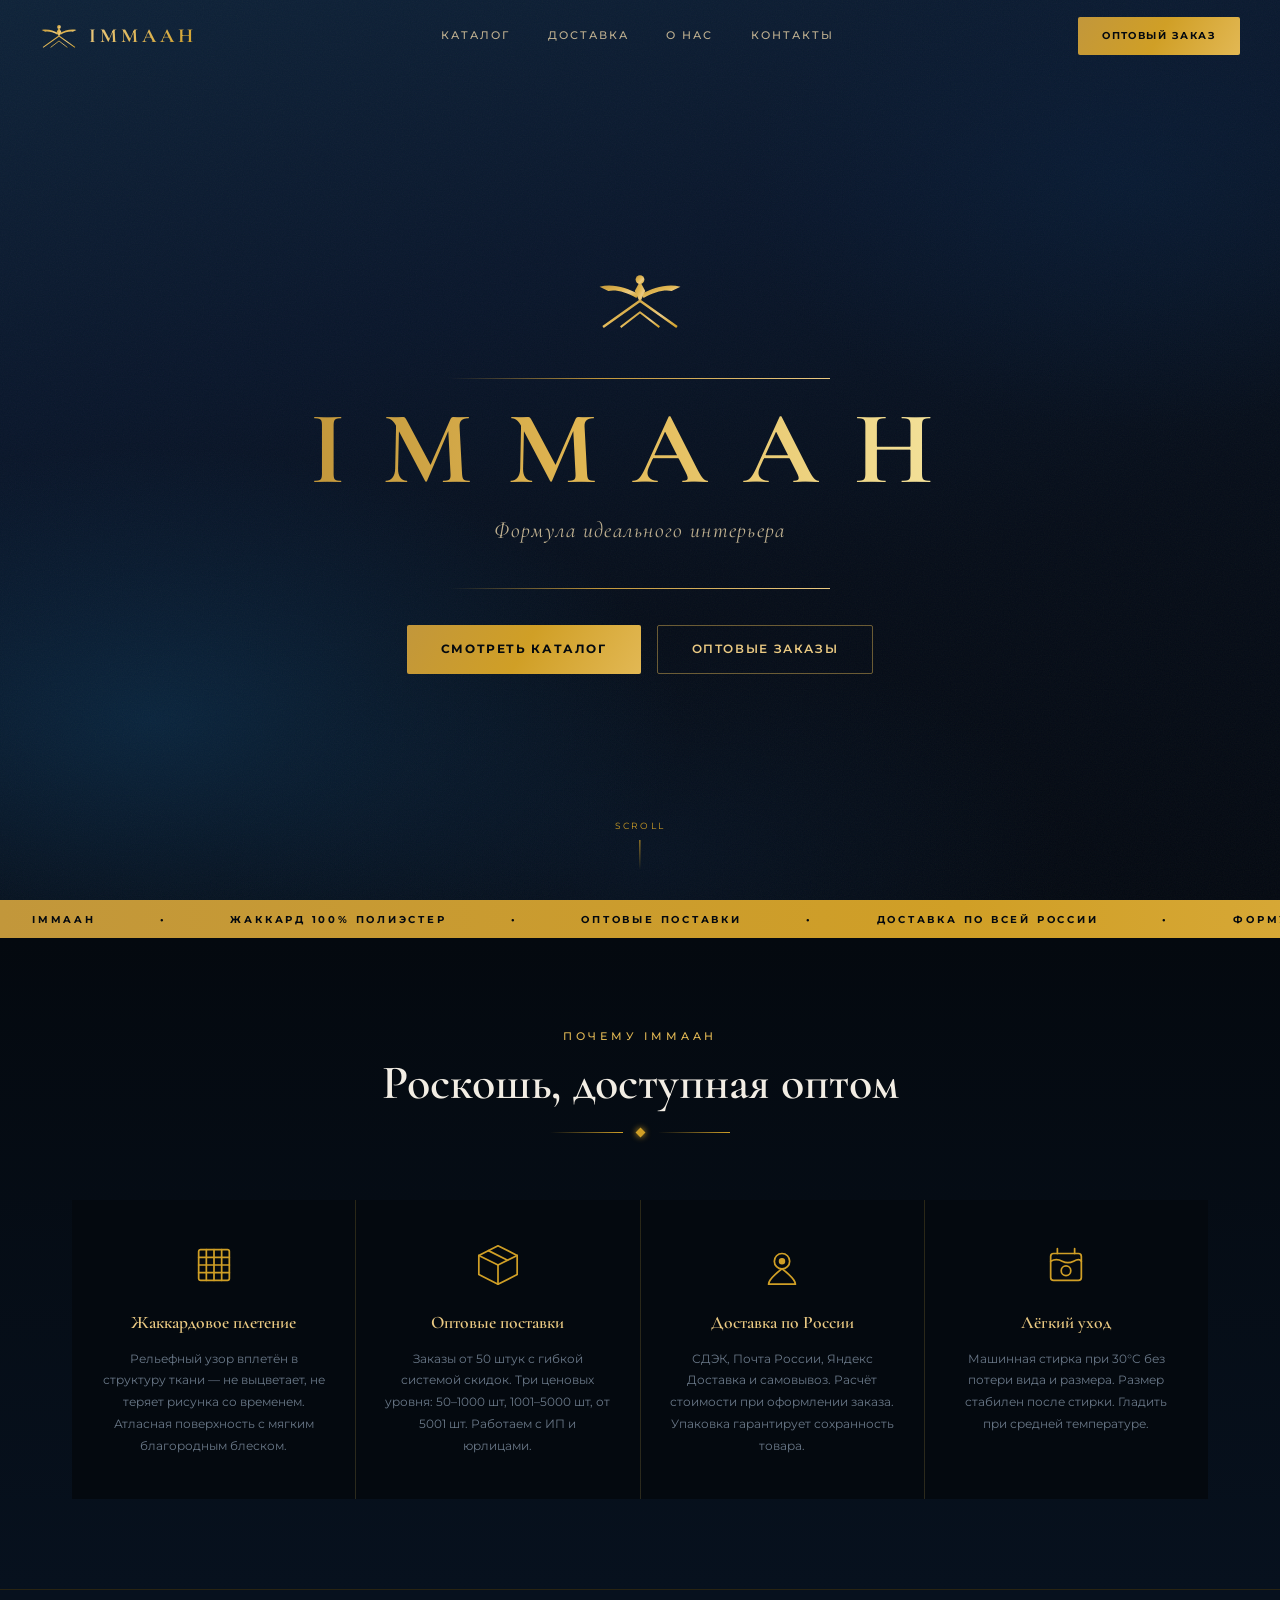
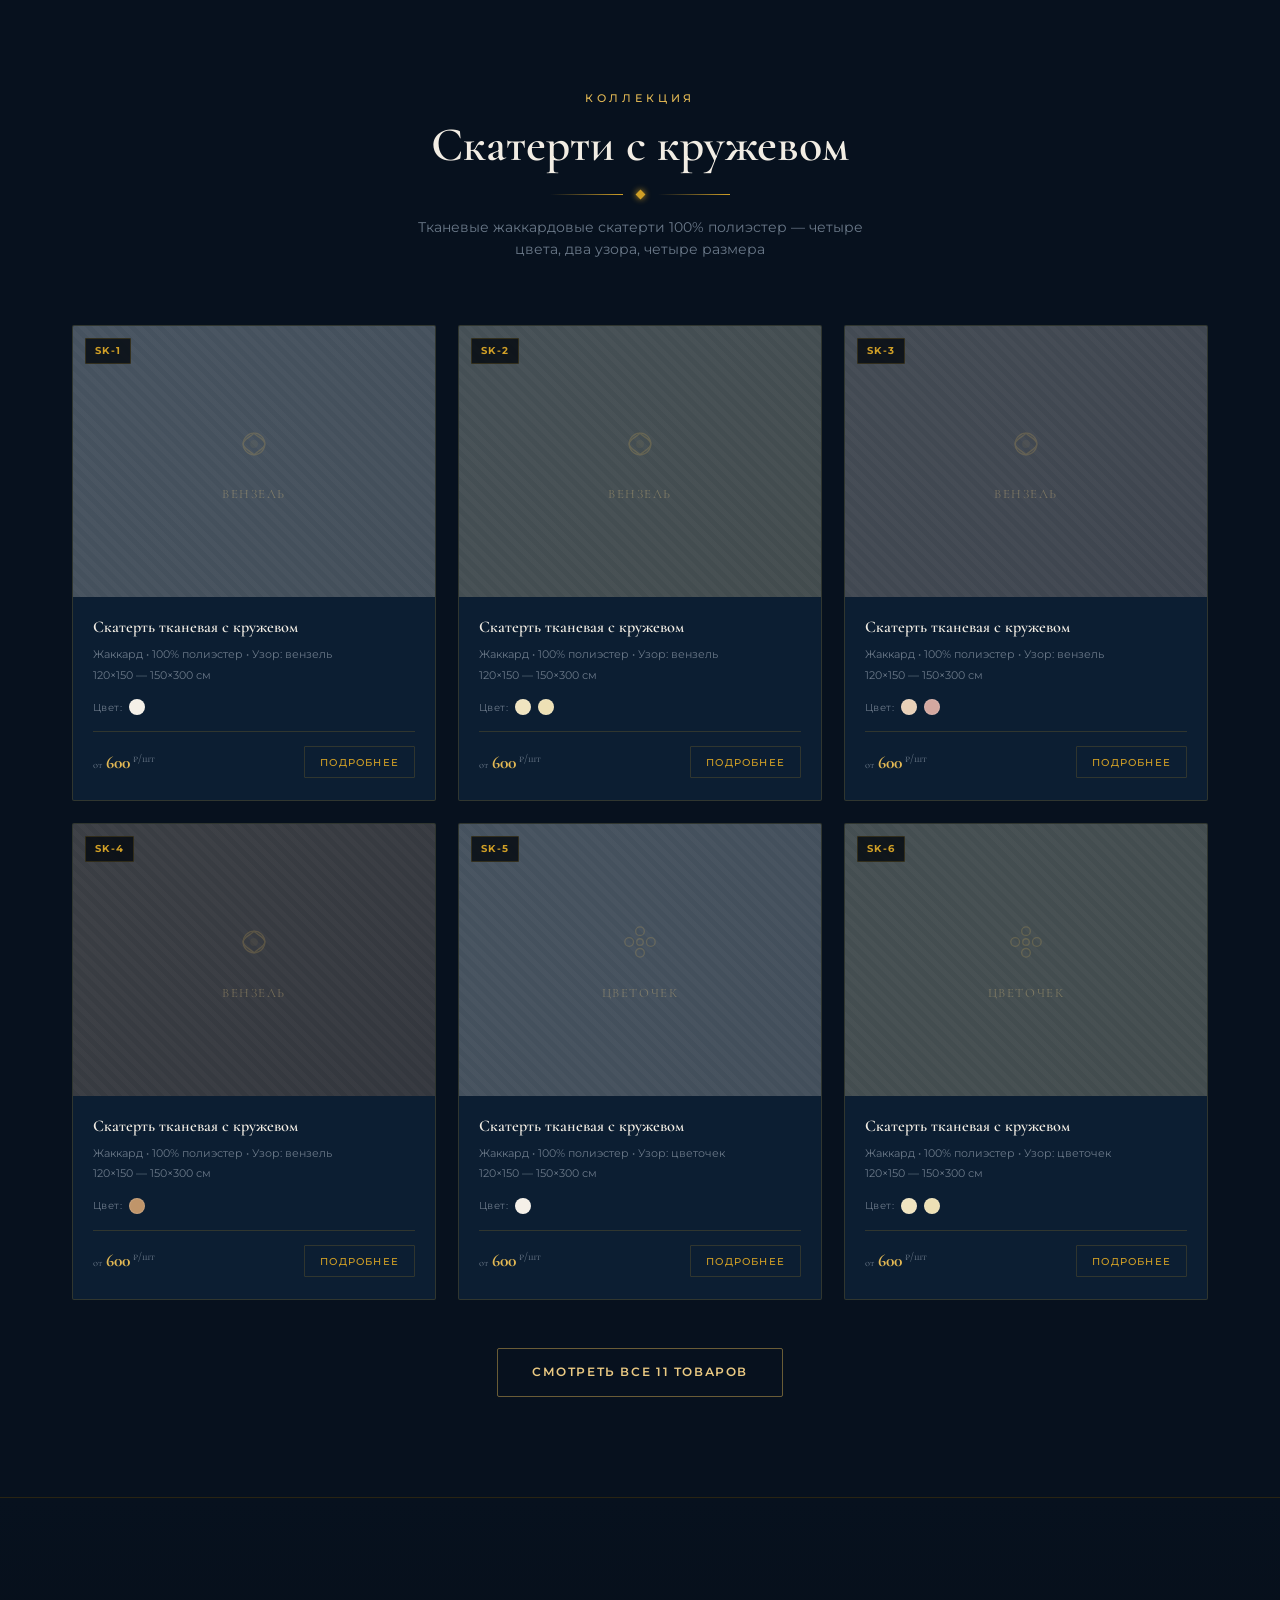
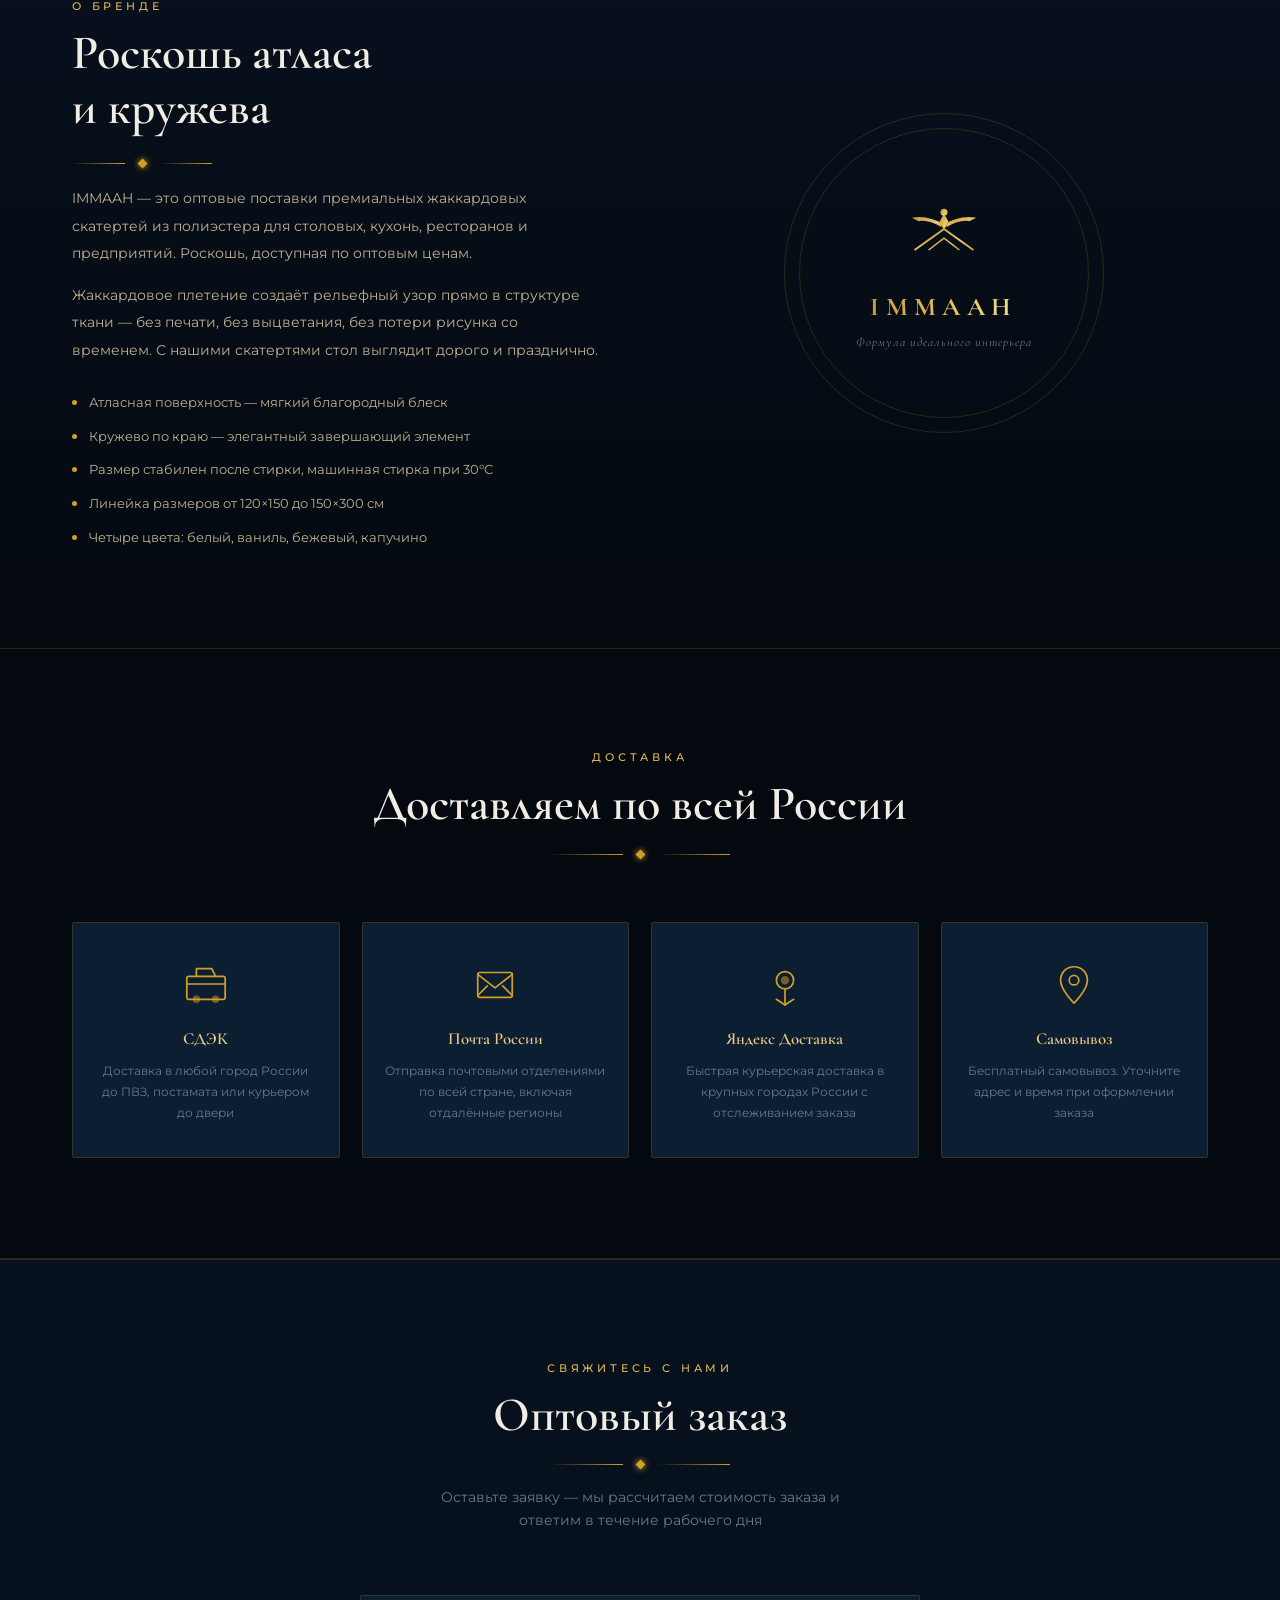
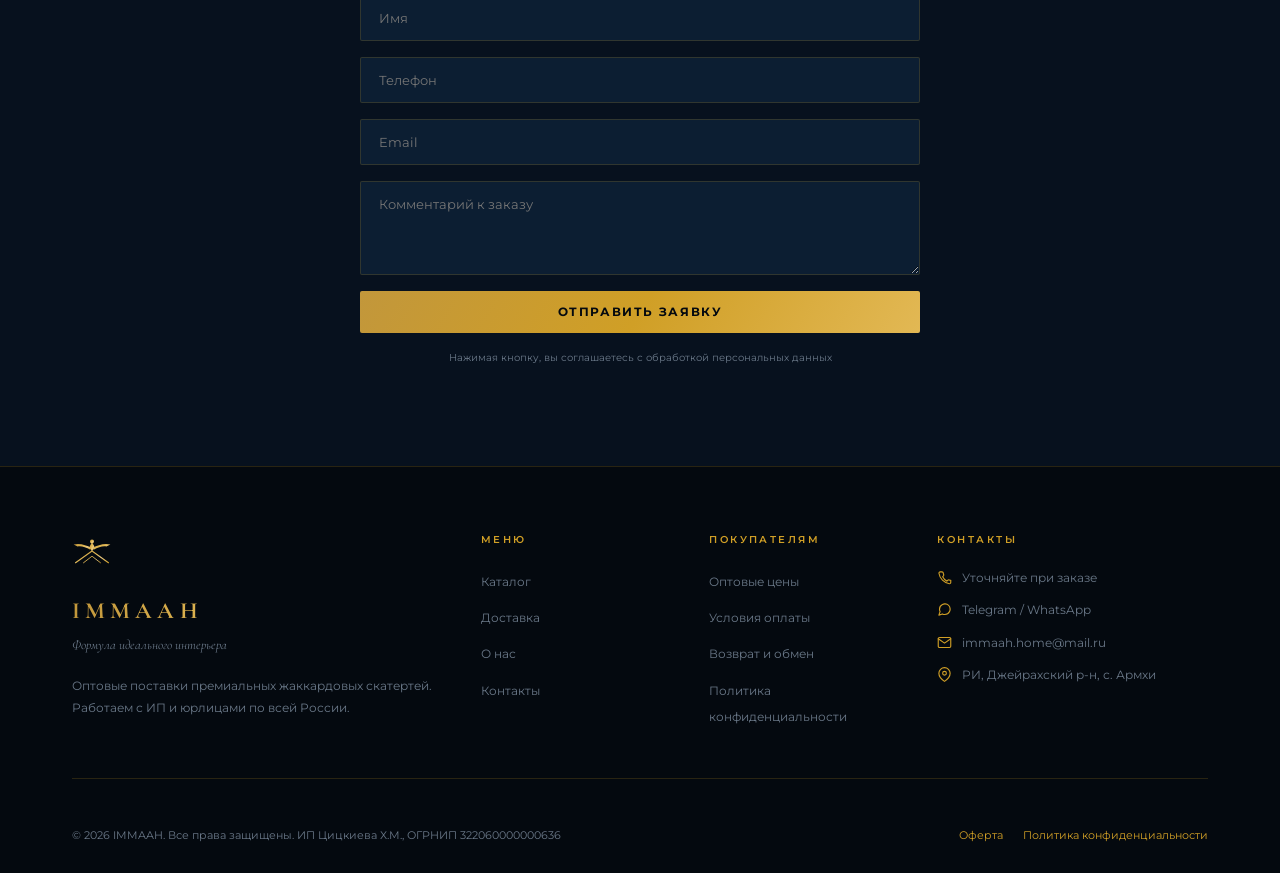
==== index.html @ 11d84f5b "Add files via upload" ====
<!DOCTYPE html>
<html lang="ru">
<head>
  <meta charset="UTF-8">
  <meta name="viewport" content="width=device-width, initial-scale=1.0">
  <title>IMMAAH — Формула идеального интерьера</title>
  <link rel="preconnect" href="https://fonts.googleapis.com">
  <link rel="preconnect" href="https://fonts.gstatic.com" crossorigin>
  <link href="https://fonts.googleapis.com/css2?family=Cormorant+Garamond:ital,wght@0,400;0,600;0,700;1,400;1,600&family=Montserrat:wght@300;400;500;600&display=swap" rel="stylesheet">
  <link rel="stylesheet" href="css/style.css">
</head>
<body>

<!-- ── Global SVG defs (gradients, reused across page) ───────── -->
<svg width="0" height="0" style="position:absolute;overflow:hidden">
  <defs>
    <linearGradient id="gGold" x1="0%" y1="0%" x2="100%" y2="100%">
      <stop offset="0%"   stop-color="#C2973B"/>
      <stop offset="45%"  stop-color="#E2B854"/>
      <stop offset="65%"  stop-color="#EBCA83"/>
      <stop offset="100%" stop-color="#D09F26"/>
    </linearGradient>
    <linearGradient id="gGoldV" x1="0%" y1="0%" x2="0%" y2="100%">
      <stop offset="0%"   stop-color="#EBCA83"/>
      <stop offset="100%" stop-color="#C2973B"/>
    </linearGradient>
  </defs>
</svg>

<!-- ════════════════════════════════════════════════════════════
     HEADER
════════════════════════════════════════════════════════════ -->
<header id="header">
  <div class="header-inner">

    <!-- Logo -->
    <a href="#" class="h-logo">
      <svg viewBox="0 0 100 88" fill="none" xmlns="http://www.w3.org/2000/svg">
        <!-- Left wing -->
        <path d="M48 36 C36 30 20 24 4 28 L14 33 C22 31 34 34 46 41Z" fill="url(#gGold)"/>
        <!-- Right wing -->
        <path d="M52 36 C64 30 80 24 96 28 L86 33 C78 31 66 34 54 41Z" fill="url(#gGold)"/>
        <!-- Body (kite) -->
        <path d="M44 33 L50 22 L56 33 L50 46Z" fill="url(#gGold)"/>
        <!-- Head -->
        <circle cx="50" cy="20" r="5" fill="url(#gGold)"/>
        <!-- Outer mountain -->
        <path d="M8 74 L50 44 L92 74" stroke="url(#gGold)" stroke-width="2.8" stroke-linejoin="round"/>
        <!-- Inner peak -->
        <path d="M28 74 L50 57 L72 74" stroke="url(#gGold)" stroke-width="2.2" stroke-linejoin="round"/>
      </svg>
      <span class="h-logo-text">IMMAAH</span>
    </a>

    <!-- Nav -->
    <nav class="h-nav">
      <a href="#catalog">Каталог</a>
      <a href="#delivery">Доставка</a>
      <a href="#about">О нас</a>
      <a href="#contacts">Контакты</a>
    </nav>

    <!-- CTA -->
    <div class="header-cta-wrap">
      <a href="#catalog" class="btn btn-gold" style="padding:10px 24px;font-size:.65rem;">
        Оптовый заказ
      </a>
    </div>

  </div>
</header>

<!-- ════════════════════════════════════════════════════════════
     HERO
════════════════════════════════════════════════════════════ -->
<section class="hero">
  <div class="hero-content">

    <!-- Logo mark -->
    <div class="hero-logo-mark">
      <svg viewBox="0 0 100 88" fill="none" xmlns="http://www.w3.org/2000/svg">
        <path d="M48 36 C36 30 20 24 4 28 L14 33 C22 31 34 34 46 41Z" fill="url(#gGold)"/>
        <path d="M52 36 C64 30 80 24 96 28 L86 33 C78 31 66 34 54 41Z" fill="url(#gGold)"/>
        <path d="M44 33 L50 22 L56 33 L50 46Z" fill="url(#gGold)"/>
        <circle cx="50" cy="20" r="5" fill="url(#gGold)"/>
        <path d="M8 74 L50 44 L92 74" stroke="url(#gGold)" stroke-width="2.8" stroke-linejoin="round"/>
        <path d="M28 74 L50 57 L72 74" stroke="url(#gGold)" stroke-width="2.2" stroke-linejoin="round"/>
      </svg>
    </div>

    <!-- Top line -->
    <div class="hero-line"></div>

    <!-- Brand name -->
    <h1 class="hero-brand shimmer">IMMAAH</h1>

    <p class="hero-tagline">Формула идеального интерьера</p>

    <!-- Bottom line -->
    <div class="hero-line"></div>

    <!-- CTAs -->
    <div class="hero-actions" style="margin-top:36px">
      <a href="#catalog" class="btn btn-gold">Смотреть каталог</a>
      <a href="#contacts" class="btn btn-ghost">Оптовые заказы</a>
    </div>

  </div>

  <!-- Scroll indicator -->
  <div class="scroll-hint">
    <span>Scroll</span>
    <div class="scroll-needle"></div>
  </div>
</section>

<!-- ════════════════════════════════════════════════════════════
     TICKER
════════════════════════════════════════════════════════════ -->
<div class="ticker" aria-hidden="true">
  <div class="ticker-track">
    <span class="ticker-item">IMMAAH</span>
    <span class="ticker-item">•</span>
    <span class="ticker-item">Жаккард 100% полиэстер</span>
    <span class="ticker-item">•</span>
    <span class="ticker-item">Оптовые поставки</span>
    <span class="ticker-item">•</span>
    <span class="ticker-item">Доставка по всей России</span>
    <span class="ticker-item">•</span>
    <span class="ticker-item">Формула идеального интерьера</span>
    <span class="ticker-item">•</span>
    <span class="ticker-item">Скатерти с кружевом</span>
    <span class="ticker-item">•</span>
    <span class="ticker-item">Плейсматы</span>
    <span class="ticker-item">•</span>
  </div>
</div>

<!-- ════════════════════════════════════════════════════════════
     ADVANTAGES
════════════════════════════════════════════════════════════ -->
<section class="advantages">
  <div class="container">

    <div class="section-head fade">
      <span class="label">Почему IMMAAH</span>
      <h2>Роскошь, доступная оптом</h2>
      <div class="divider"><div class="divider-diamond"></div></div>
    </div>

    <div class="adv-grid">

      <div class="adv-item fade" data-delay="1">
        <div class="adv-icon">
          <!-- Icon: weave/fabric -->
          <svg viewBox="0 0 48 48" fill="none" stroke="currentColor" stroke-width="1.8" stroke-linecap="round" stroke-linejoin="round">
            <rect x="8" y="8" width="32" height="32" rx="2"/>
            <line x1="8" y1="16" x2="40" y2="16"/>
            <line x1="8" y1="24" x2="40" y2="24"/>
            <line x1="8" y1="32" x2="40" y2="32"/>
            <line x1="16" y1="8" x2="16" y2="40"/>
            <line x1="24" y1="8" x2="24" y2="40"/>
            <line x1="32" y1="8" x2="32" y2="40"/>
          </svg>
        </div>
        <p class="adv-title">Жаккардовое плетение</p>
        <p class="adv-text">Рельефный узор вплетён в структуру ткани — не выцветает, не теряет рисунка со временем. Атласная поверхность с мягким благородным блеском.</p>
      </div>

      <div class="adv-item fade" data-delay="2">
        <div class="adv-icon">
          <!-- Icon: boxes/wholesale -->
          <svg viewBox="0 0 48 48" fill="none" stroke="currentColor" stroke-width="1.8" stroke-linecap="round" stroke-linejoin="round">
            <path d="M24 4 L44 14 L44 34 L24 44 L4 34 L4 14 Z"/>
            <line x1="4" y1="14" x2="24" y2="24"/>
            <line x1="44" y1="14" x2="24" y2="24"/>
            <line x1="24" y1="24" x2="24" y2="44"/>
            <line x1="14" y1="9" x2="34" y2="19"/>
          </svg>
        </div>
        <p class="adv-title">Оптовые поставки</p>
        <p class="adv-text">Заказы от 50 штук с гибкой системой скидок. Три ценовых уровня: 50–1000 шт, 1001–5000 шт, от 5001 шт. Работаем с ИП и юрлицами.</p>
      </div>

      <div class="adv-item fade" data-delay="3">
        <div class="adv-icon">
          <!-- Icon: Russia/map pin -->
          <svg viewBox="0 0 48 48" fill="none" stroke="currentColor" stroke-width="1.8" stroke-linecap="round" stroke-linejoin="round">
            <circle cx="24" cy="20" r="8"/>
            <path d="M24 28 C24 28 10 38 10 44 L38 44 C38 38 24 28 24 28Z"/>
            <circle cx="24" cy="20" r="2.5" fill="currentColor"/>
          </svg>
        </div>
        <p class="adv-title">Доставка по России</p>
        <p class="adv-text">СДЭК, Почта России, Яндекс Доставка и самовывоз. Расчёт стоимости при оформлении заказа. Упаковка гарантирует сохранность товара.</p>
      </div>

      <div class="adv-item fade" data-delay="4">
        <div class="adv-icon">
          <!-- Icon: wash/care -->
          <svg viewBox="0 0 48 48" fill="none" stroke="currentColor" stroke-width="1.8" stroke-linecap="round" stroke-linejoin="round">
            <rect x="8" y="12" width="32" height="28" rx="3"/>
            <path d="M8 20 Q14 17 20 20 Q26 23 32 20 Q38 17 40 20"/>
            <circle cx="24" cy="30" r="5"/>
            <path d="M15 12 L15 7"/>
            <path d="M33 12 L33 7"/>
          </svg>
        </div>
        <p class="adv-title">Лёгкий уход</p>
        <p class="adv-text">Машинная стирка при 30°C без потери вида и размера. Размер стабилен после стирки. Гладить при средней температуре.</p>
      </div>

    </div>

  </div>
</section>

<!-- ════════════════════════════════════════════════════════════
     CATALOG
════════════════════════════════════════════════════════════ -->
<section class="catalog" id="catalog">
  <div class="container">

    <div class="section-head fade">
      <span class="label">Коллекция</span>
      <h2>Скатерти с кружевом</h2>
      <div class="divider"><div class="divider-diamond"></div></div>
      <p style="font-size:.85rem;color:var(--text-low);margin-top:10px;max-width:480px;margin-left:auto;margin-right:auto">
        Тканевые жаккардовые скатерти 100% полиэстер — четыре цвета, два узора, четыре размера
      </p>
    </div>

    <div class="products-grid">

      <!-- SK-1 -->
      <div class="card fade" data-delay="1">
        <div class="card-img">
          <div class="card-placeholder"></div>
          <div class="card-color-bg" style="background:linear-gradient(135deg,#F5F0E8,#E8E0D0)"></div>
          <div class="card-pattern-icon">
            <svg viewBox="0 0 48 48" fill="none" stroke="currentColor" stroke-width="1.2"><circle cx="24" cy="24" r="10"/><path d="M24 14 C20 18 14 20 14 24 C14 28 20 30 24 34 C28 30 34 28 34 24 C34 20 28 18 24 14Z"/><circle cx="24" cy="24" r="3" fill="currentColor" opacity=".3"/></svg>
            <p class="card-pattern-label">Вензель</p>
          </div>
          <span class="card-label">SK-1</span>
        </div>
        <div class="card-info">
          <p class="card-name">Скатерть тканевая с кружевом</p>
          <p class="card-sub">Жаккард • 100% полиэстер • Узор: вензель<br>120×150 — 150×300 см</p>
          <div class="card-swatches">
            <span class="swatch-label">Цвет:</span>
            <span class="swatch" style="background:#F5F0E8" title="Белый"></span>
          </div>
          <div class="card-footer">
            <div class="card-price">
              <em>от</em><strong>600</strong><sup> ₽/шт</sup>
            </div>
            <a href="#contacts" class="card-cta">Подробнее</a>
          </div>
        </div>
      </div>

      <!-- SK-2 -->
      <div class="card fade" data-delay="2">
        <div class="card-img">
          <div class="card-placeholder"></div>
          <div class="card-color-bg" style="background:linear-gradient(135deg,#F0E4C0,#E5D4A0)"></div>
          <div class="card-pattern-icon">
            <svg viewBox="0 0 48 48" fill="none" stroke="currentColor" stroke-width="1.2"><circle cx="24" cy="24" r="10"/><path d="M24 14 C20 18 14 20 14 24 C14 28 20 30 24 34 C28 30 34 28 34 24 C34 20 28 18 24 14Z"/><circle cx="24" cy="24" r="3" fill="currentColor" opacity=".3"/></svg>
            <p class="card-pattern-label">Вензель</p>
          </div>
          <span class="card-label">SK-2</span>
        </div>
        <div class="card-info">
          <p class="card-name">Скатерть тканевая с кружевом</p>
          <p class="card-sub">Жаккард • 100% полиэстер • Узор: вензель<br>120×150 — 150×300 см</p>
          <div class="card-swatches">
            <span class="swatch-label">Цвет:</span>
            <span class="swatch" style="background:#F0E4C0" title="Ваниль"></span>
            <span class="swatch" style="background:#EDE0B5" title="Сливочный"></span>
          </div>
          <div class="card-footer">
            <div class="card-price">
              <em>от</em><strong>600</strong><sup> ₽/шт</sup>
            </div>
            <a href="#contacts" class="card-cta">Подробнее</a>
          </div>
        </div>
      </div>

      <!-- SK-3 -->
      <div class="card fade" data-delay="3">
        <div class="card-img">
          <div class="card-placeholder"></div>
          <div class="card-color-bg" style="background:linear-gradient(135deg,#E8D0B8,#D4B8A4)"></div>
          <div class="card-pattern-icon">
            <svg viewBox="0 0 48 48" fill="none" stroke="currentColor" stroke-width="1.2"><circle cx="24" cy="24" r="10"/><path d="M24 14 C20 18 14 20 14 24 C14 28 20 30 24 34 C28 30 34 28 34 24 C34 20 28 18 24 14Z"/><circle cx="24" cy="24" r="3" fill="currentColor" opacity=".3"/></svg>
            <p class="card-pattern-label">Вензель</p>
          </div>
          <span class="card-label">SK-3</span>
        </div>
        <div class="card-info">
          <p class="card-name">Скатерть тканевая с кружевом</p>
          <p class="card-sub">Жаккард • 100% полиэстер • Узор: вензель<br>120×150 — 150×300 см</p>
          <div class="card-swatches">
            <span class="swatch-label">Цвет:</span>
            <span class="swatch" style="background:#E8D0B8" title="Бежевый"></span>
            <span class="swatch" style="background:#D4A8A0" title="Бежево-розовый"></span>
          </div>
          <div class="card-footer">
            <div class="card-price">
              <em>от</em><strong>600</strong><sup> ₽/шт</sup>
            </div>
            <a href="#contacts" class="card-cta">Подробнее</a>
          </div>
        </div>
      </div>

      <!-- SK-4 -->
      <div class="card fade" data-delay="1">
        <div class="card-img">
          <div class="card-placeholder"></div>
          <div class="card-color-bg" style="background:linear-gradient(135deg,#C8A07A,#A88060)"></div>
          <div class="card-pattern-icon">
            <svg viewBox="0 0 48 48" fill="none" stroke="currentColor" stroke-width="1.2"><circle cx="24" cy="24" r="10"/><path d="M24 14 C20 18 14 20 14 24 C14 28 20 30 24 34 C28 30 34 28 34 24 C34 20 28 18 24 14Z"/><circle cx="24" cy="24" r="3" fill="currentColor" opacity=".3"/></svg>
            <p class="card-pattern-label">Вензель</p>
          </div>
          <span class="card-label">SK-4</span>
        </div>
        <div class="card-info">
          <p class="card-name">Скатерть тканевая с кружевом</p>
          <p class="card-sub">Жаккард • 100% полиэстер • Узор: вензель<br>120×150 — 150×300 см</p>
          <div class="card-swatches">
            <span class="swatch-label">Цвет:</span>
            <span class="swatch" style="background:#C0956A" title="Капучино"></span>
          </div>
          <div class="card-footer">
            <div class="card-price">
              <em>от</em><strong>600</strong><sup> ₽/шт</sup>
            </div>
            <a href="#contacts" class="card-cta">Подробнее</a>
          </div>
        </div>
      </div>

      <!-- SK-5 -->
      <div class="card fade" data-delay="2">
        <div class="card-img">
          <div class="card-placeholder"></div>
          <div class="card-color-bg" style="background:linear-gradient(135deg,#F2EEE4,#E5DFD4)"></div>
          <div class="card-pattern-icon">
            <svg viewBox="0 0 48 48" fill="none" stroke="currentColor" stroke-width="1.2"><circle cx="24" cy="14" r="4"/><circle cx="34" cy="24" r="4"/><circle cx="24" cy="34" r="4"/><circle cx="14" cy="24" r="4"/><circle cx="24" cy="24" r="3"/></svg>
            <p class="card-pattern-label">Цветочек</p>
          </div>
          <span class="card-label">SK-5</span>
        </div>
        <div class="card-info">
          <p class="card-name">Скатерть тканевая с кружевом</p>
          <p class="card-sub">Жаккард • 100% полиэстер • Узор: цветочек<br>120×150 — 150×300 см</p>
          <div class="card-swatches">
            <span class="swatch-label">Цвет:</span>
            <span class="swatch" style="background:#F5F0E8" title="Белый"></span>
          </div>
          <div class="card-footer">
            <div class="card-price">
              <em>от</em><strong>600</strong><sup> ₽/шт</sup>
            </div>
            <a href="#contacts" class="card-cta">Подробнее</a>
          </div>
        </div>
      </div>

      <!-- SK-6 -->
      <div class="card fade" data-delay="3">
        <div class="card-img">
          <div class="card-placeholder"></div>
          <div class="card-color-bg" style="background:linear-gradient(135deg,#EEE0B0,#E4D4A0)"></div>
          <div class="card-pattern-icon">
            <svg viewBox="0 0 48 48" fill="none" stroke="currentColor" stroke-width="1.2"><circle cx="24" cy="14" r="4"/><circle cx="34" cy="24" r="4"/><circle cx="24" cy="34" r="4"/><circle cx="14" cy="24" r="4"/><circle cx="24" cy="24" r="3"/></svg>
            <p class="card-pattern-label">Цветочек</p>
          </div>
          <span class="card-label">SK-6</span>
        </div>
        <div class="card-info">
          <p class="card-name">Скатерть тканевая с кружевом</p>
          <p class="card-sub">Жаккард • 100% полиэстер • Узор: цветочек<br>120×150 — 150×300 см</p>
          <div class="card-swatches">
            <span class="swatch-label">Цвет:</span>
            <span class="swatch" style="background:#F0E4C0" title="Ваниль"></span>
            <span class="swatch" style="background:#EDE0B5" title="Сливочный"></span>
          </div>
          <div class="card-footer">
            <div class="card-price">
              <em>от</em><strong>600</strong><sup> ₽/шт</sup>
            </div>
            <a href="#contacts" class="card-cta">Подробнее</a>
          </div>
        </div>
      </div>

    </div><!-- /products-grid -->

    <div class="catalog-more fade">
      <a href="#contacts" class="btn btn-ghost">Смотреть все 11 товаров</a>
    </div>

  </div>
</section>

<!-- ════════════════════════════════════════════════════════════
     ABOUT
════════════════════════════════════════════════════════════ -->
<section class="about" id="about">
  <div class="container">
    <div class="about-grid">

      <div class="about-text fade">
        <span class="label">О бренде</span>
        <h2>Роскошь атласа<br>и кружева</h2>
        <div class="divider" style="margin:18px 0;width:140px">
          <div class="divider-diamond"></div>
        </div>
        <p class="about-p">
          IMMAAH — это оптовые поставки премиальных жаккардовых скатертей из полиэстера для столовых, кухонь, ресторанов и предприятий. Роскошь, доступная по оптовым ценам.
        </p>
        <p class="about-p">
          Жаккардовое плетение создаёт рельефный узор прямо в структуре ткани — без печати, без выцветания, без потери рисунка со временем. С нашими скатертями стол выглядит дорого и празднично.
        </p>
        <ul class="about-list">
          <li>Атласная поверхность — мягкий благородный блеск</li>
          <li>Кружево по краю — элегантный завершающий элемент</li>
          <li>Размер стабилен после стирки, машинная стирка при 30°C</li>
          <li>Линейка размеров от 120×150 до 150×300 см</li>
          <li>Четыре цвета: белый, ваниль, бежевый, капучино</li>
        </ul>
      </div>

      <div class="about-emblem fade" data-delay="2">
        <div class="emblem-ring">
          <div class="emblem-inner">
            <svg viewBox="0 0 100 88" fill="none" xmlns="http://www.w3.org/2000/svg">
              <path d="M48 36 C36 30 20 24 4 28 L14 33 C22 31 34 34 46 41Z" fill="url(#gGold)"/>
              <path d="M52 36 C64 30 80 24 96 28 L86 33 C78 31 66 34 54 41Z" fill="url(#gGold)"/>
              <path d="M44 33 L50 22 L56 33 L50 46Z" fill="url(#gGold)"/>
              <circle cx="50" cy="20" r="5" fill="url(#gGold)"/>
              <path d="M8 74 L50 44 L92 74" stroke="url(#gGold)" stroke-width="2.8" stroke-linejoin="round"/>
              <path d="M28 74 L50 57 L72 74" stroke="url(#gGold)" stroke-width="2.2" stroke-linejoin="round"/>
            </svg>
            <p class="emblem-name shimmer">IMMAAH</p>
            <p class="emblem-sub">Формула идеального интерьера</p>
          </div>
        </div>
      </div>

    </div>
  </div>
</section>

<!-- ════════════════════════════════════════════════════════════
     DELIVERY
════════════════════════════════════════════════════════════ -->
<section class="delivery" id="delivery">
  <div class="container">

    <div class="section-head fade">
      <span class="label">Доставка</span>
      <h2>Доставляем по всей России</h2>
      <div class="divider"><div class="divider-diamond"></div></div>
    </div>

    <div class="delivery-grid">

      <div class="del-card fade" data-delay="1">
        <div class="del-icon">
          <!-- СДЭК icon -->
          <svg viewBox="0 0 48 48" fill="none" stroke="currentColor" stroke-width="1.8" stroke-linecap="round" stroke-linejoin="round">
            <rect x="4" y="16" width="40" height="24" rx="2"/>
            <path d="M4 24 L44 24"/>
            <path d="M14 16 L14 8 L30 8 L34 16"/>
            <circle cx="14" cy="40" r="3" fill="currentColor" opacity=".5"/>
            <circle cx="34" cy="40" r="3" fill="currentColor" opacity=".5"/>
          </svg>
        </div>
        <p class="del-name">СДЭК</p>
        <p class="del-desc">Доставка в любой город России до ПВЗ, постамата или курьером до двери</p>
      </div>

      <div class="del-card fade" data-delay="2">
        <div class="del-icon">
          <!-- Почта icon -->
          <svg viewBox="0 0 48 48" fill="none" stroke="currentColor" stroke-width="1.8" stroke-linecap="round" stroke-linejoin="round">
            <rect x="6" y="12" width="36" height="26" rx="2"/>
            <path d="M6 14 L24 28 L42 14"/>
            <line x1="6"  y1="36" x2="16" y2="26"/>
            <line x1="42" y1="36" x2="32" y2="26"/>
          </svg>
        </div>
        <p class="del-name">Почта России</p>
        <p class="del-desc">Отправка почтовыми отделениями по всей стране, включая отдалённые регионы</p>
      </div>

      <div class="del-card fade" data-delay="3">
        <div class="del-icon">
          <!-- Яндекс Доставка icon -->
          <svg viewBox="0 0 48 48" fill="none" stroke="currentColor" stroke-width="1.8" stroke-linecap="round" stroke-linejoin="round">
            <circle cx="24" cy="20" r="9"/>
            <path d="M24 29 L24 46"/>
            <path d="M15 40 L24 46 L33 40"/>
            <circle cx="24" cy="20" r="3.5" fill="currentColor" opacity=".5"/>
          </svg>
        </div>
        <p class="del-name">Яндекс Доставка</p>
        <p class="del-desc">Быстрая курьерская доставка в крупных городах России с отслеживанием заказа</p>
      </div>

      <div class="del-card fade" data-delay="4">
        <div class="del-icon">
          <!-- Самовывоз icon -->
          <svg viewBox="0 0 48 48" fill="none" stroke="currentColor" stroke-width="1.8" stroke-linecap="round" stroke-linejoin="round">
            <path d="M24 6 C16 6 10 12 10 20 C10 30 24 44 24 44 C24 44 38 30 38 20 C38 12 32 6 24 6Z"/>
            <circle cx="24" cy="20" r="5"/>
          </svg>
        </div>
        <p class="del-name">Самовывоз</p>
        <p class="del-desc">Бесплатный самовывоз. Уточните адрес и время при оформлении заказа</p>
      </div>

    </div>

  </div>
</section>

<!-- ════════════════════════════════════════════════════════════
     CONTACTS
════════════════════════════════════════════════════════════ -->
<section style="padding:100px 0;background:var(--bg-main);border-top:1px solid var(--b-dim)" id="contacts">
  <div class="container">

    <div class="section-head fade">
      <span class="label">Свяжитесь с нами</span>
      <h2>Оптовый заказ</h2>
      <div class="divider"><div class="divider-diamond"></div></div>
      <p style="font-size:.85rem;color:var(--text-low);margin-top:10px;max-width:420px;margin-left:auto;margin-right:auto">
        Оставьте заявку — мы рассчитаем стоимость заказа и ответим в течение рабочего дня
      </p>
    </div>

    <div style="max-width:560px;margin:0 auto" class="fade">
      <form style="display:flex;flex-direction:column;gap:16px">
        <input type="text" placeholder="Имя"
          style="background:var(--bg-card);border:1px solid var(--b-dim);color:var(--text-hi);
                 padding:14px 18px;font-family:'Montserrat',sans-serif;font-size:.82rem;
                 border-radius:2px;outline:none;transition:border-color .25s"
          onfocus="this.style.borderColor='var(--b-mid)'"
          onblur="this.style.borderColor='var(--b-dim)'">
        <input type="tel" placeholder="Телефон"
          style="background:var(--bg-card);border:1px solid var(--b-dim);color:var(--text-hi);
                 padding:14px 18px;font-family:'Montserrat',sans-serif;font-size:.82rem;
                 border-radius:2px;outline:none;transition:border-color .25s"
          onfocus="this.style.borderColor='var(--b-mid)'"
          onblur="this.style.borderColor='var(--b-dim)'">
        <input type="email" placeholder="Email"
          style="background:var(--bg-card);border:1px solid var(--b-dim);color:var(--text-hi);
                 padding:14px 18px;font-family:'Montserrat',sans-serif;font-size:.82rem;
                 border-radius:2px;outline:none;transition:border-color .25s"
          onfocus="this.style.borderColor='var(--b-mid)'"
          onblur="this.style.borderColor='var(--b-dim)'">
        <textarea placeholder="Комментарий к заказу" rows="4"
          style="background:var(--bg-card);border:1px solid var(--b-dim);color:var(--text-hi);
                 padding:14px 18px;font-family:'Montserrat',sans-serif;font-size:.82rem;
                 border-radius:2px;outline:none;resize:vertical;transition:border-color .25s"
          onfocus="this.style.borderColor='var(--b-mid)'"
          onblur="this.style.borderColor='var(--b-dim)'"></textarea>
        <button type="submit" class="btn btn-gold" style="width:100%;justify-content:center">
          Отправить заявку
        </button>
        <p style="font-size:.65rem;color:var(--text-low);text-align:center">
          Нажимая кнопку, вы соглашаетесь с обработкой персональных данных
        </p>
      </form>
    </div>

  </div>
</section>

<!-- ════════════════════════════════════════════════════════════
     FOOTER
════════════════════════════════════════════════════════════ -->
<footer>
  <div class="container">

    <div class="footer-grid">

      <!-- Brand -->
      <div class="footer-brand">
        <svg viewBox="0 0 100 88" fill="none" xmlns="http://www.w3.org/2000/svg">
          <path d="M48 36 C36 30 20 24 4 28 L14 33 C22 31 34 34 46 41Z" fill="url(#gGold)"/>
          <path d="M52 36 C64 30 80 24 96 28 L86 33 C78 31 66 34 54 41Z" fill="url(#gGold)"/>
          <path d="M44 33 L50 22 L56 33 L50 46Z" fill="url(#gGold)"/>
          <circle cx="50" cy="20" r="5" fill="url(#gGold)"/>
          <path d="M8 74 L50 44 L92 74" stroke="url(#gGold)" stroke-width="2.8" stroke-linejoin="round"/>
          <path d="M28 74 L50 57 L72 74" stroke="url(#gGold)" stroke-width="2.2" stroke-linejoin="round"/>
        </svg>
        <p class="footer-brand-name shimmer">IMMAAH</p>
        <p class="footer-brand-tag">Формула идеального интерьера</p>
        <p class="footer-brand-desc">Оптовые поставки премиальных жаккардовых скатертей. Работаем с ИП и юрлицами по всей России.</p>
      </div>

      <!-- Nav -->
      <div>
        <p class="footer-col-title">Меню</p>
        <ul class="footer-links">
          <li><a href="#catalog">Каталог</a></li>
          <li><a href="#delivery">Доставка</a></li>
          <li><a href="#about">О нас</a></li>
          <li><a href="#contacts">Контакты</a></li>
        </ul>
      </div>

      <!-- Info -->
      <div>
        <p class="footer-col-title">Покупателям</p>
        <ul class="footer-links">
          <li><a href="#">Оптовые цены</a></li>
          <li><a href="#">Условия оплаты</a></li>
          <li><a href="#">Возврат и обмен</a></li>
          <li><a href="#">Политика конфиденциальности</a></li>
        </ul>
      </div>

      <!-- Contacts -->
      <div id="footer-contacts">
        <p class="footer-col-title">Контакты</p>
        <div class="contact-row">
          <svg viewBox="0 0 24 24" fill="none" stroke="currentColor" stroke-width="1.8" stroke-linecap="round" stroke-linejoin="round">
            <path d="M22 16.9v3a2 2 0 01-2.2 2A19.8 19.8 0 013.1 5.2 2 2 0 015 3h3a2 2 0 012 1.7c.1.9.4 1.8.7 2.6a2 2 0 01-.4 2.1L9 10.9a16 16 0 006.9 6.9l1.5-1.5a2 2 0 012.1-.4c.8.3 1.7.6 2.6.7A2 2 0 0122 17Z"/>
          </svg>
          <span>Уточняйте при заказе</span>
        </div>
        <div class="contact-row">
          <svg viewBox="0 0 24 24" fill="none" stroke="currentColor" stroke-width="1.8" stroke-linecap="round" stroke-linejoin="round">
            <path d="M21 11.5a8.4 8.4 0 01-.9 3.8 8.5 8.5 0 01-7.6 4.7 8.4 8.4 0 01-3.8-.9L3 21l1.9-5.7a8.4 8.4 0 01-.9-3.8 8.5 8.5 0 014.7-7.6 8.4 8.4 0 013.8-.9h.5a8.5 8.5 0 018 8v.5z"/>
          </svg>
          <span>Telegram / WhatsApp</span>
        </div>
        <div class="contact-row">
          <svg viewBox="0 0 24 24" fill="none" stroke="currentColor" stroke-width="1.8" stroke-linecap="round" stroke-linejoin="round">
            <path d="M4 4h16c1.1 0 2 .9 2 2v12c0 1.1-.9 2-2 2H4c-1.1 0-2-.9-2-2V6c0-1.1.9-2 2-2z"/><polyline points="22,6 12,13 2,6"/>
          </svg>
          <span>immaah.home@mail.ru</span>
        </div>
        <div class="contact-row">
          <svg viewBox="0 0 24 24" fill="none" stroke="currentColor" stroke-width="1.8" stroke-linecap="round" stroke-linejoin="round">
            <path d="M21 10c0 7-9 13-9 13S3 17 3 10a9 9 0 0118 0z"/><circle cx="12" cy="10" r="3"/>
          </svg>
          <span>РИ, Джейрахский р-н, с. Армхи</span>
        </div>
      </div>

    </div>

    <div class="footer-bottom">
      <span>© 2026 IMMAAH. Все права защищены. ИП Цицкиева Х.М., ОГРНИП 322060000000636</span>
      <div style="display:flex;gap:20px">
        <a href="#">Оферта</a>
        <a href="#">Политика конфиденциальности</a>
      </div>
    </div>

  </div>
</footer>

<script src="js/main.js"></script>
</body>
</html>
---- css/style.css ----
/* ============================================================
   IMMAAH — style.css
   ============================================================ */

/* ── Reset ──────────────────────────────────────────────────── */
*, *::before, *::after { box-sizing: border-box; margin: 0; padding: 0; }
html { scroll-behavior: smooth; font-size: 16px; }
img { max-width: 100%; display: block; }
a { text-decoration: none; color: inherit; }
ul { list-style: none; }

/* ── Design tokens ───────────────────────────────────────────── */
:root {
  --bg-deep:    #04090F;
  --bg-main:    #07111E;
  --bg-mid:     #091828;
  --bg-card:    #0C1E32;
  --bg-card-h:  #0F2540;

  --gold-1: #C2973B;
  --gold-2: #D09F26;
  --gold-3: #E2B854;
  --gold-4: #EBCA83;
  --gold-5: #F5E5A0;

  --text-hi:   #F2EDE4;
  --text-mid:  #BFB090;
  --text-low:  #6A7888;

  --b-dim:    rgba(210,159,38,.18);
  --b-mid:    rgba(226,184,84,.45);
  --b-bright: rgba(235,202,131,.75);

  --ease: cubic-bezier(.4,0,.2,1);
}

/* ── Base ────────────────────────────────────────────────────── */
body {
  font-family: 'Montserrat', sans-serif;
  font-weight: 400;
  color: var(--text-hi);
  background: var(--bg-main);
  line-height: 1.65;
  overflow-x: hidden;
}

/* ── Typography ──────────────────────────────────────────────── */
h1,h2,h3 {
  font-family: 'Cormorant Garamond', serif;
  font-weight: 600;
  line-height: 1.15;
}
h1 { font-size: clamp(3rem,7vw,5.5rem); }
h2 { font-size: clamp(2rem,4vw,3rem); }
h3 { font-size: clamp(1.1rem,2.2vw,1.5rem); }

.label {
  display: block;
  font-size: .68rem;
  font-weight: 500;
  letter-spacing: .35em;
  text-transform: uppercase;
  color: var(--gold-3);
  margin-bottom: 10px;
}

/* ── Gold shimmer ────────────────────────────────────────────── */
.shimmer {
  background: linear-gradient(90deg,
    var(--gold-1) 0%,
    var(--gold-3) 22%,
    var(--gold-5) 50%,
    var(--gold-3) 78%,
    var(--gold-1) 100%);
  background-size: 200% auto;
  -webkit-background-clip: text;
  -webkit-text-fill-color: transparent;
  background-clip: text;
  animation: shimmer 4s linear infinite;
}
@keyframes shimmer { to { background-position: 200% center; } }

/* ── Gold divider ────────────────────────────────────────────── */
.divider {
  display: flex;
  align-items: center;
  gap: 14px;
  width: 180px;
  margin: 18px auto;
}
.divider::before,
.divider::after {
  content: '';
  flex: 1;
  height: 1px;
  background: linear-gradient(90deg, transparent, var(--gold-2), transparent);
  animation: shimmer 3.5s ease-in-out infinite;
  background-size: 200% 100%;
}
.divider-diamond {
  width: 7px;
  height: 7px;
  background: var(--gold-2);
  transform: rotate(45deg);
  flex-shrink: 0;
  box-shadow: 0 0 6px var(--gold-2);
}

/* ── Container ───────────────────────────────────────────────── */
.container {
  max-width: 1200px;
  margin: 0 auto;
  padding: 0 32px;
}

/* ── Section header ──────────────────────────────────────────── */
.section-head {
  text-align: center;
  margin-bottom: 64px;
}

/* ── Buttons ─────────────────────────────────────────────────── */
.btn {
  display: inline-flex;
  align-items: center;
  gap: 8px;
  padding: 14px 34px;
  font-family: 'Montserrat', sans-serif;
  font-size: .72rem;
  font-weight: 600;
  letter-spacing: .14em;
  text-transform: uppercase;
  border-radius: 2px;
  border: none;
  cursor: pointer;
  position: relative;
  overflow: hidden;
  transition: transform .25s var(--ease), box-shadow .25s var(--ease);
}
.btn::after {
  content: '';
  position: absolute;
  inset: 0;
  background: linear-gradient(90deg, transparent, rgba(255,255,255,.12), transparent);
  background-size: 200% 100%;
  transform: translateX(-100%);
  transition: transform .5s var(--ease);
}
.btn:hover::after  { transform: translateX(100%); }
.btn:hover         { transform: translateY(-2px); }

.btn-gold {
  background: linear-gradient(120deg, var(--gold-1) 0%, var(--gold-2) 50%, var(--gold-3) 100%);
  color: var(--bg-deep);
  font-weight: 700;
}
.btn-gold:hover {
  box-shadow: 0 0 28px rgba(210,159,38,.45), 0 6px 20px rgba(0,0,0,.4);
}

.btn-ghost {
  background: transparent;
  color: var(--gold-4);
  border: 1px solid var(--b-mid);
}
.btn-ghost:hover {
  color: var(--gold-5);
  border-color: var(--gold-3);
  box-shadow: 0 0 18px rgba(210,159,38,.15);
}

/* ═══════════════════════════════════════════════════════════════
   HEADER
═══════════════════════════════════════════════════════════════ */
#header {
  position: fixed;
  inset: 0 0 auto 0;
  z-index: 100;
  transform: translateY(0);
  transition: transform .45s var(--ease),
              background .3s var(--ease),
              box-shadow .3s var(--ease);
}
#header.hide { transform: translateY(-100%); }
#header.scrolled {
  background: rgba(4,9,15,.93);
  backdrop-filter: blur(18px);
  -webkit-backdrop-filter: blur(18px);
  box-shadow: 0 1px 0 var(--b-dim);
}

.header-inner {
  display: flex;
  align-items: center;
  justify-content: space-between;
  height: 72px;
  max-width: 1400px;
  margin: 0 auto;
  padding: 0 40px;
}

/* Logo */
.h-logo {
  display: flex;
  align-items: center;
  gap: 11px;
}
.h-logo svg { width: 38px; height: 38px; }
.h-logo-text {
  font-family: 'Cormorant Garamond', serif;
  font-size: 1.25rem;
  font-weight: 700;
  letter-spacing: .2em;
  background: linear-gradient(135deg, var(--gold-4), var(--gold-2));
  -webkit-background-clip: text;
  -webkit-text-fill-color: transparent;
  background-clip: text;
}

/* Nav */
.h-nav { display: flex; align-items: center; gap: 38px; }
.h-nav a {
  font-size: .68rem;
  font-weight: 500;
  letter-spacing: .18em;
  text-transform: uppercase;
  color: var(--text-mid);
  position: relative;
  transition: color .2s;
}
.h-nav a::after {
  content: '';
  position: absolute;
  bottom: -4px;
  left: 0; right: 0;
  height: 1px;
  background: var(--gold-2);
  transform: scaleX(0);
  transition: transform .25s var(--ease);
}
.h-nav a:hover { color: var(--gold-4); }
.h-nav a:hover::after { transform: scaleX(1); }

/* ═══════════════════════════════════════════════════════════════
   HERO
═══════════════════════════════════════════════════════════════ */
.hero {
  min-height: 100vh;
  display: flex;
  flex-direction: column;
  align-items: center;
  justify-content: center;
  text-align: center;
  padding: 100px 24px 64px;
  position: relative;
  overflow: hidden;
  background:
    radial-gradient(ellipse 75% 55% at 12% 80%, rgba(11,48,78,.65) 0%, transparent 55%),
    radial-gradient(ellipse 55% 50% at 88% 20%, rgba(8,32,60,.5)  0%, transparent 55%),
    radial-gradient(ellipse 60% 45% at 50% 95%, rgba(9,28,52,.45) 0%, transparent 55%),
    linear-gradient(165deg, #0D2238 0%, #08152A 35%, #050C18 65%, #030810 100%);
}

/* Noise texture overlay */
.hero::before {
  content: '';
  position: absolute;
  inset: 0;
  background-image: url("data:image/svg+xml,%3Csvg xmlns='http://www.w3.org/2000/svg' width='300' height='300'%3E%3Cfilter id='n'%3E%3CfeTurbulence type='fractalNoise' baseFrequency='.85' numOctaves='4' stitchTiles='stitch'/%3E%3C/filter%3E%3Crect width='100%25' height='100%25' filter='url(%23n)' opacity='.045'/%3E%3C/svg%3E");
  pointer-events: none;
  z-index: 0;
}

.hero-content {
  position: relative;
  z-index: 1;
  max-width: 680px;
}

.hero-logo-mark { width: 88px; margin: 0 auto 30px; }

.hero-line {
  height: 1px;
  width: 100%;
  max-width: 380px;
  margin: 18px auto;
  background: linear-gradient(90deg, transparent 0%, var(--gold-1) 20%, var(--gold-4) 50%, var(--gold-1) 80%, transparent 100%);
  background-size: 200% 100%;
  animation: shimmer 3.5s ease-in-out infinite;
}

.hero-brand {
  font-size: clamp(3.5rem, 9vw, 6.5rem);
  font-weight: 700;
  letter-spacing: .35em;
  line-height: 1;
  margin: 0;
}

.hero-tagline {
  font-family: 'Cormorant Garamond', serif;
  font-style: italic;
  font-size: clamp(1rem,2.2vw,1.35rem);
  color: var(--text-mid);
  letter-spacing: .06em;
  margin: 12px 0 40px;
}

.hero-actions { display: flex; gap: 16px; justify-content: center; flex-wrap: wrap; }

/* Scroll indicator */
.scroll-hint {
  position: absolute;
  bottom: 30px;
  left: 50%;
  transform: translateX(-50%);
  display: flex;
  flex-direction: column;
  align-items: center;
  gap: 7px;
  z-index: 1;
  animation: breathe 2.8s ease-in-out infinite;
}
.scroll-hint span {
  font-size: .58rem;
  letter-spacing: .22em;
  text-transform: uppercase;
  color: var(--gold-2);
}
.scroll-needle {
  width: 1px;
  height: 30px;
  background: linear-gradient(to bottom, var(--gold-2), transparent);
  transform-origin: top;
  animation: needle 2s ease-in-out infinite;
}
@keyframes breathe { 0%,100%{opacity:.25} 50%{opacity:.65} }
@keyframes needle  {
  0%,100%{ transform: scaleY(0); transform-origin:top; }
  45%    { transform: scaleY(1); transform-origin:top; }
  55%    { transform: scaleY(1); transform-origin:bottom; }
}

/* ═══════════════════════════════════════════════════════════════
   TICKER
═══════════════════════════════════════════════════════════════ */
.ticker {
  background: linear-gradient(90deg, var(--gold-1), var(--gold-2), var(--gold-3), var(--gold-2), var(--gold-1));
  background-size: 300% 100%;
  animation: shimmer 5s linear infinite;
  padding: 11px 0;
  overflow: hidden;
}
.ticker-track {
  display: flex;
  white-space: nowrap;
  animation: ticker 28s linear infinite;
}
.ticker-item {
  font-size: .62rem;
  font-weight: 700;
  letter-spacing: .28em;
  text-transform: uppercase;
  color: var(--bg-deep);
  padding: 0 32px;
}
@keyframes ticker { from{transform:translateX(0)} to{transform:translateX(-50%)} }

/* ═══════════════════════════════════════════════════════════════
   ADVANTAGES
═══════════════════════════════════════════════════════════════ */
.advantages {
  padding: 90px 0;
  background: linear-gradient(180deg, var(--bg-deep) 0%, var(--bg-main) 100%);
  border-bottom: 1px solid var(--b-dim);
}

.adv-grid {
  display: grid;
  grid-template-columns: repeat(4,1fr);
  gap: 1px;
  background: var(--b-dim);
}

.adv-item {
  background: var(--bg-deep);
  padding: 42px 28px;
  text-align: center;
  transition: background .25s var(--ease);
}
.adv-item:hover { background: var(--bg-card); }

.adv-icon {
  width: 46px;
  height: 46px;
  margin: 0 auto 20px;
  color: var(--gold-2);
}
.adv-title {
  font-family: 'Cormorant Garamond', serif;
  font-size: 1.1rem;
  font-weight: 600;
  color: var(--gold-4);
  margin-bottom: 10px;
}
.adv-text {
  font-size: .78rem;
  color: var(--text-low);
  line-height: 1.75;
}

/* ═══════════════════════════════════════════════════════════════
   CATALOG
═══════════════════════════════════════════════════════════════ */
.catalog { padding: 100px 0; }

.products-grid {
  display: grid;
  grid-template-columns: repeat(3,1fr);
  gap: 22px;
  margin-bottom: 48px;
}

.card {
  background: var(--bg-card);
  border: 1px solid var(--b-dim);
  border-radius: 2px;
  overflow: hidden;
  transition: border-color .4s var(--ease),
              box-shadow .4s var(--ease),
              transform .25s var(--ease);
}
.card:hover {
  border-color: var(--b-mid);
  box-shadow: 0 10px 44px rgba(210,159,38,.12), 0 2px 10px rgba(0,0,0,.5);
  transform: translateY(-5px);
}

/* Card image area */
.card-img {
  width: 100%;
  aspect-ratio: 4/3;
  position: relative;
  display: flex;
  align-items: center;
  justify-content: center;
  overflow: hidden;
}

.card-placeholder {
  position: absolute;
  inset: 0;
  background:
    repeating-linear-gradient(
      45deg,
      transparent,
      transparent 5px,
      rgba(255,255,255,.025) 5px,
      rgba(255,255,255,.025) 10px
    );
}

.card-color-bg {
  position: absolute;
  inset: 0;
  opacity: .25;
  transition: opacity .35s;
}
.card:hover .card-color-bg { opacity: .35; }

.card-label {
  position: absolute;
  top: 12px;
  left: 12px;
  font-size: .6rem;
  font-weight: 700;
  letter-spacing: .14em;
  color: var(--gold-2);
  background: rgba(4,9,15,.82);
  padding: 4px 9px;
  border: 1px solid var(--b-dim);
  border-radius: 1px;
}

.card-pattern-icon {
  position: relative;
  z-index: 1;
  text-align: center;
  pointer-events: none;
}
.card-pattern-icon svg {
  width: 52px;
  height: 52px;
  opacity: .2;
  color: var(--gold-3);
}
.card-pattern-label {
  font-family: 'Cormorant Garamond', serif;
  font-size: .8rem;
  letter-spacing: .12em;
  color: rgba(235,202,131,.35);
  margin-top: 6px;
  text-transform: uppercase;
}

/* Card info */
.card-info { padding: 20px 20px 22px; }

.card-name {
  font-family: 'Cormorant Garamond', serif;
  font-size: 1.02rem;
  font-weight: 600;
  color: var(--text-hi);
  margin-bottom: 6px;
  line-height: 1.3;
}

.card-sub {
  font-size: .7rem;
  color: var(--text-low);
  margin-bottom: 14px;
  line-height: 1.8;
}

.card-swatches {
  display: flex;
  align-items: center;
  gap: 7px;
  margin-bottom: 16px;
}
.swatch-label {
  font-size: .62rem;
  color: var(--text-low);
  letter-spacing: .05em;
}
.swatch {
  width: 16px;
  height: 16px;
  border-radius: 50%;
  border: 1px solid rgba(255,255,255,.12);
  transition: transform .2s;
}
.swatch:hover { transform: scale(1.25); }

.card-footer {
  display: flex;
  align-items: center;
  justify-content: space-between;
  border-top: 1px solid var(--b-dim);
  padding-top: 14px;
  margin-top: 4px;
}

.card-price {
  font-family: 'Cormorant Garamond', serif;
}
.card-price em {
  font-style: normal;
  font-size: .65rem;
  color: var(--text-low);
  margin-right: 4px;
}
.card-price strong {
  font-size: 1.1rem;
  color: var(--gold-3);
}
.card-price sup {
  font-size: .7rem;
  color: var(--text-low);
}

.card-cta {
  font-size: .62rem;
  letter-spacing: .12em;
  text-transform: uppercase;
  font-family: 'Montserrat', sans-serif;
  font-weight: 500;
  color: var(--gold-2);
  border: 1px solid var(--b-dim);
  padding: 7px 15px;
  border-radius: 1px;
  transition: all .22s var(--ease);
}
.card-cta:hover {
  color: var(--gold-5);
  border-color: var(--gold-3);
  background: rgba(210,159,38,.07);
}

.catalog-more { text-align: center; }

/* ═══════════════════════════════════════════════════════════════
   ABOUT
═══════════════════════════════════════════════════════════════ */
.about {
  padding: 100px 0;
  background: linear-gradient(180deg, var(--bg-main) 0%, var(--bg-deep) 100%);
  border-top: 1px solid var(--b-dim);
}

.about-grid {
  display: grid;
  grid-template-columns: 1fr 1fr;
  gap: 80px;
  align-items: center;
}

.about-text .label { text-align: left; }
.about-text h2    { text-align: left; margin-bottom: 24px; }

.about-p {
  font-size: .88rem;
  color: var(--text-mid);
  line-height: 1.95;
  margin-bottom: 14px;
}

.about-list {
  margin-top: 28px;
  display: flex;
  flex-direction: column;
  gap: 12px;
}
.about-list li {
  display: flex;
  gap: 12px;
  align-items: flex-start;
  font-size: .82rem;
  color: var(--text-mid);
  line-height: 1.65;
}
.about-list li::before {
  content: '';
  width: 5px;
  height: 5px;
  background: var(--gold-2);
  border-radius: 50%;
  margin-top: 8px;
  flex-shrink: 0;
}

/* Emblem */
.about-emblem {
  display: flex;
  align-items: center;
  justify-content: center;
}
.emblem-ring {
  width: 320px;
  height: 320px;
  border: 1px solid var(--b-dim);
  border-radius: 50%;
  display: flex;
  align-items: center;
  justify-content: center;
  position: relative;
  transition: border-color .4s;
}
.emblem-ring:hover { border-color: var(--b-mid); }
.emblem-ring::before {
  content: '';
  position: absolute;
  inset: 14px;
  border: 1px solid var(--b-dim);
  border-radius: 50%;
  transition: border-color .4s;
}
.emblem-ring:hover::before { border-color: rgba(210,159,38,.28); }
.emblem-inner { text-align: center; position: relative; }
.emblem-inner svg { width: 70px; height: 70px; margin: 0 auto 14px; }
.emblem-name {
  font-family: 'Cormorant Garamond', serif;
  font-size: 1.6rem;
  font-weight: 700;
  letter-spacing: .25em;
}
.emblem-sub {
  font-family: 'Cormorant Garamond', serif;
  font-style: italic;
  font-size: .78rem;
  color: var(--text-low);
  letter-spacing: .08em;
  margin-top: 4px;
}

/* ═══════════════════════════════════════════════════════════════
   DELIVERY
═══════════════════════════════════════════════════════════════ */
.delivery {
  padding: 100px 0;
  background: var(--bg-deep);
  border-top: 1px solid var(--b-dim);
  border-bottom: 1px solid var(--b-dim);
}

.delivery-grid {
  display: grid;
  grid-template-columns: repeat(4,1fr);
  gap: 22px;
}

.del-card {
  background: var(--bg-card);
  border: 1px solid var(--b-dim);
  padding: 38px 22px 34px;
  text-align: center;
  border-radius: 2px;
  transition: all .28s var(--ease);
}
.del-card:hover {
  border-color: var(--b-mid);
  background: var(--bg-card-h);
  transform: translateY(-4px);
  box-shadow: 0 10px 32px rgba(210,159,38,.08);
}

.del-icon {
  width: 46px;
  height: 46px;
  margin: 0 auto 18px;
  color: var(--gold-2);
}
.del-name {
  font-family: 'Cormorant Garamond', serif;
  font-size: 1.05rem;
  font-weight: 600;
  color: var(--gold-4);
  margin-bottom: 8px;
}
.del-desc {
  font-size: .75rem;
  color: var(--text-low);
  line-height: 1.75;
}

/* ═══════════════════════════════════════════════════════════════
   FOOTER
═══════════════════════════════════════════════════════════════ */
footer {
  background: var(--bg-deep);
  border-top: 1px solid var(--b-dim);
  padding: 64px 0 28px;
}

.footer-grid {
  display: grid;
  grid-template-columns: 2fr 1fr 1fr 1.5fr;
  gap: 48px;
  margin-bottom: 48px;
  padding-bottom: 48px;
  border-bottom: 1px solid var(--b-dim);
}

.footer-brand { }
.footer-brand svg { width: 40px; height: 40px; margin-bottom: 12px; }
.footer-brand-name {
  font-family: 'Cormorant Garamond', serif;
  font-size: 1.45rem;
  font-weight: 700;
  letter-spacing: .22em;
}
.footer-brand-tag {
  font-family: 'Cormorant Garamond', serif;
  font-style: italic;
  font-size: .82rem;
  color: var(--text-low);
  margin: 5px 0 18px;
}
.footer-brand-desc {
  font-size: .76rem;
  color: var(--text-low);
  line-height: 1.8;
}

.footer-col-title {
  font-size: .62rem;
  font-weight: 600;
  letter-spacing: .25em;
  text-transform: uppercase;
  color: var(--gold-2);
  margin-bottom: 20px;
}

.footer-links { display: flex; flex-direction: column; gap: 10px; }
.footer-links a {
  font-size: .78rem;
  color: var(--text-low);
  transition: color .2s;
}
.footer-links a:hover { color: var(--gold-4); }

.contact-row {
  display: flex;
  gap: 10px;
  align-items: flex-start;
  margin-bottom: 12px;
  font-size: .78rem;
  color: var(--text-low);
}
.contact-row svg {
  width: 15px;
  height: 15px;
  color: var(--gold-2);
  flex-shrink: 0;
  margin-top: 2px;
}

.footer-bottom {
  display: flex;
  justify-content: space-between;
  align-items: center;
  font-size: .68rem;
  color: var(--text-low);
}
.footer-bottom a { color: var(--gold-2); transition: color .2s; }
.footer-bottom a:hover { color: var(--gold-4); }

/* ═══════════════════════════════════════════════════════════════
   FADE-UP ANIMATION
═══════════════════════════════════════════════════════════════ */
.fade {
  opacity: 0;
  transform: translateY(26px);
  transition: opacity .75s var(--ease), transform .75s var(--ease);
}
.fade.visible { opacity: 1; transform: translateY(0); }
.fade[data-delay="1"] { transition-delay: .1s; }
.fade[data-delay="2"] { transition-delay: .2s; }
.fade[data-delay="3"] { transition-delay: .3s; }
.fade[data-delay="4"] { transition-delay: .4s; }

/* ═══════════════════════════════════════════════════════════════
   RESPONSIVE
═══════════════════════════════════════════════════════════════ */
@media (max-width: 1024px) {
  .adv-grid    { grid-template-columns: repeat(2,1fr); }
  .delivery-grid { grid-template-columns: repeat(2,1fr); }
  .products-grid { grid-template-columns: repeat(2,1fr); }
  .about-grid  { grid-template-columns: 1fr; gap: 50px; }
  .about-emblem { order: -1; }
  .footer-grid { grid-template-columns: 1fr 1fr; gap: 36px; }
}

@media (max-width: 768px) {
  .h-nav { display: none; }
  .header-cta-wrap { display: none; }
  .products-grid   { grid-template-columns: 1fr; }
  .adv-grid        { grid-template-columns: 1fr; }
  .delivery-grid   { grid-template-columns: repeat(2,1fr); }
  .footer-grid     { grid-template-columns: 1fr; }
  .hero-actions    { flex-direction: column; align-items: center; }
  .header-inner    { padding: 0 20px; }
  .emblem-ring     { width: 260px; height: 260px; }
}
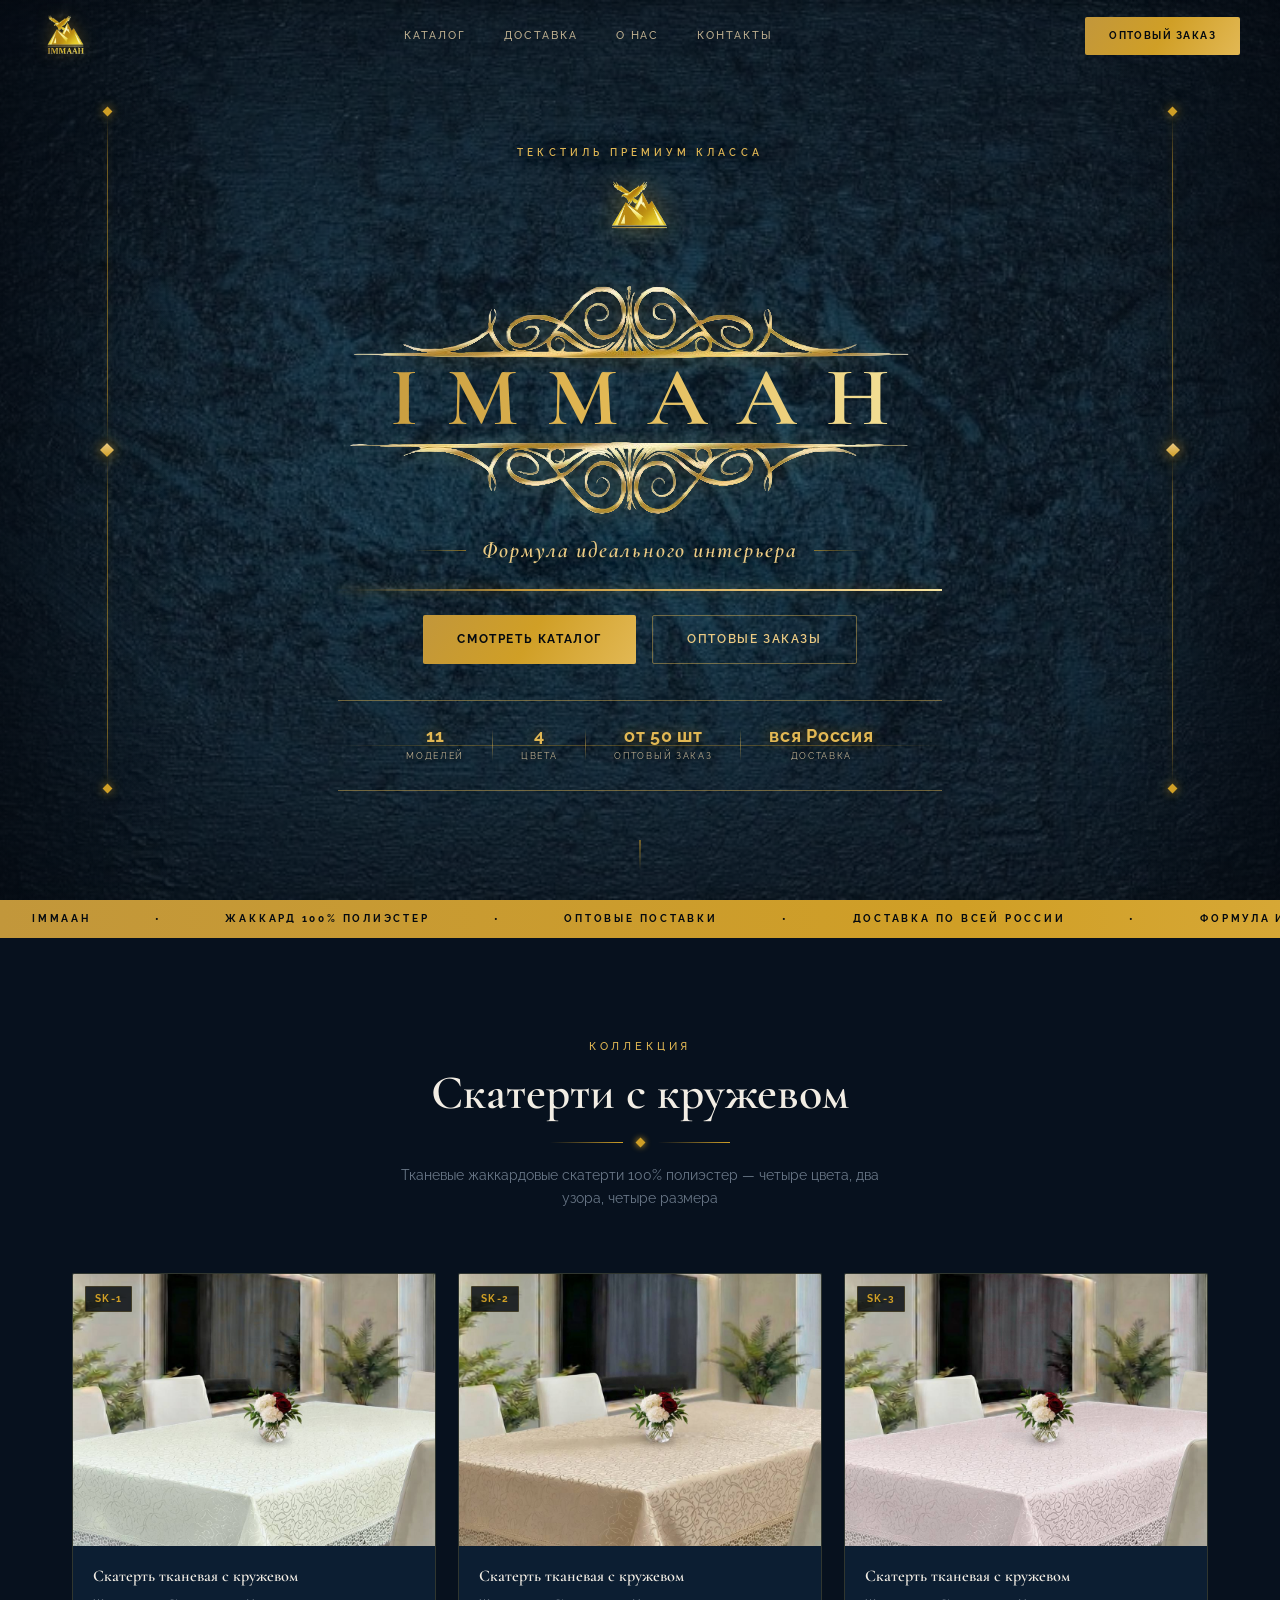
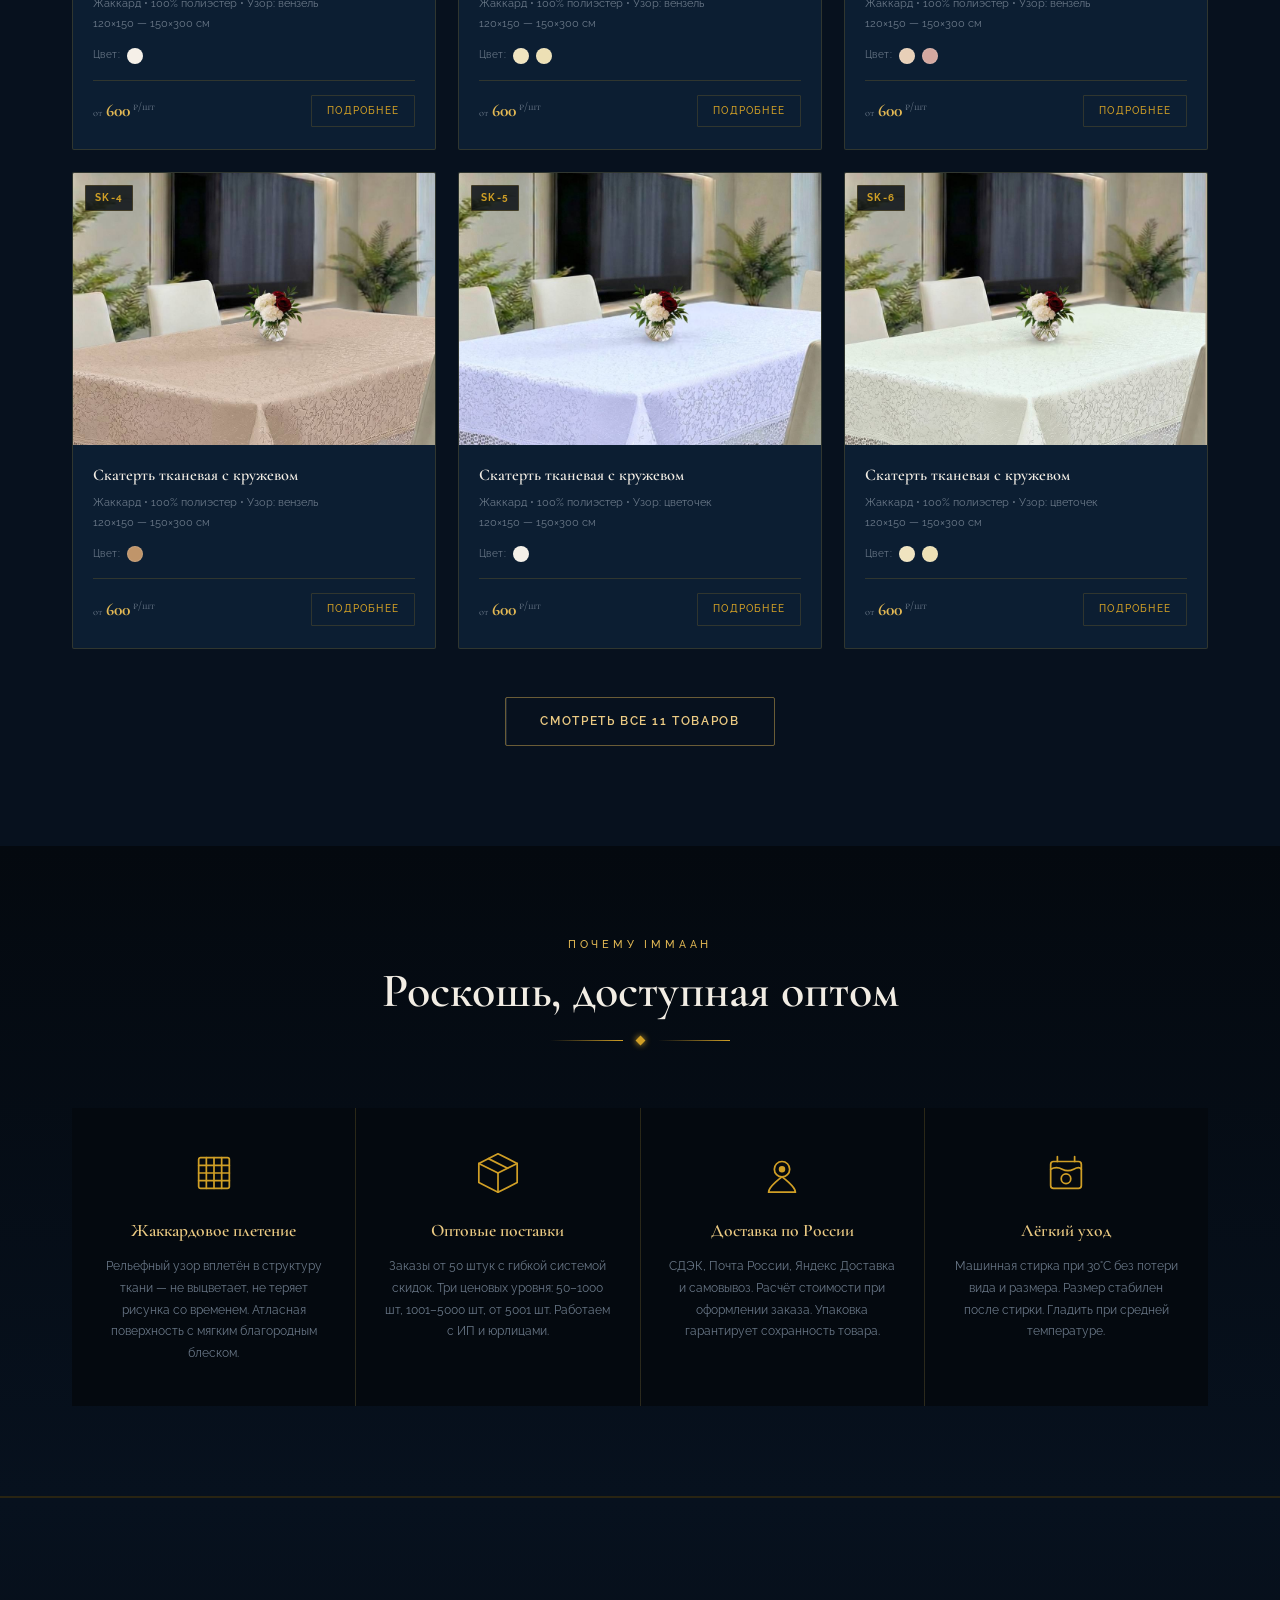
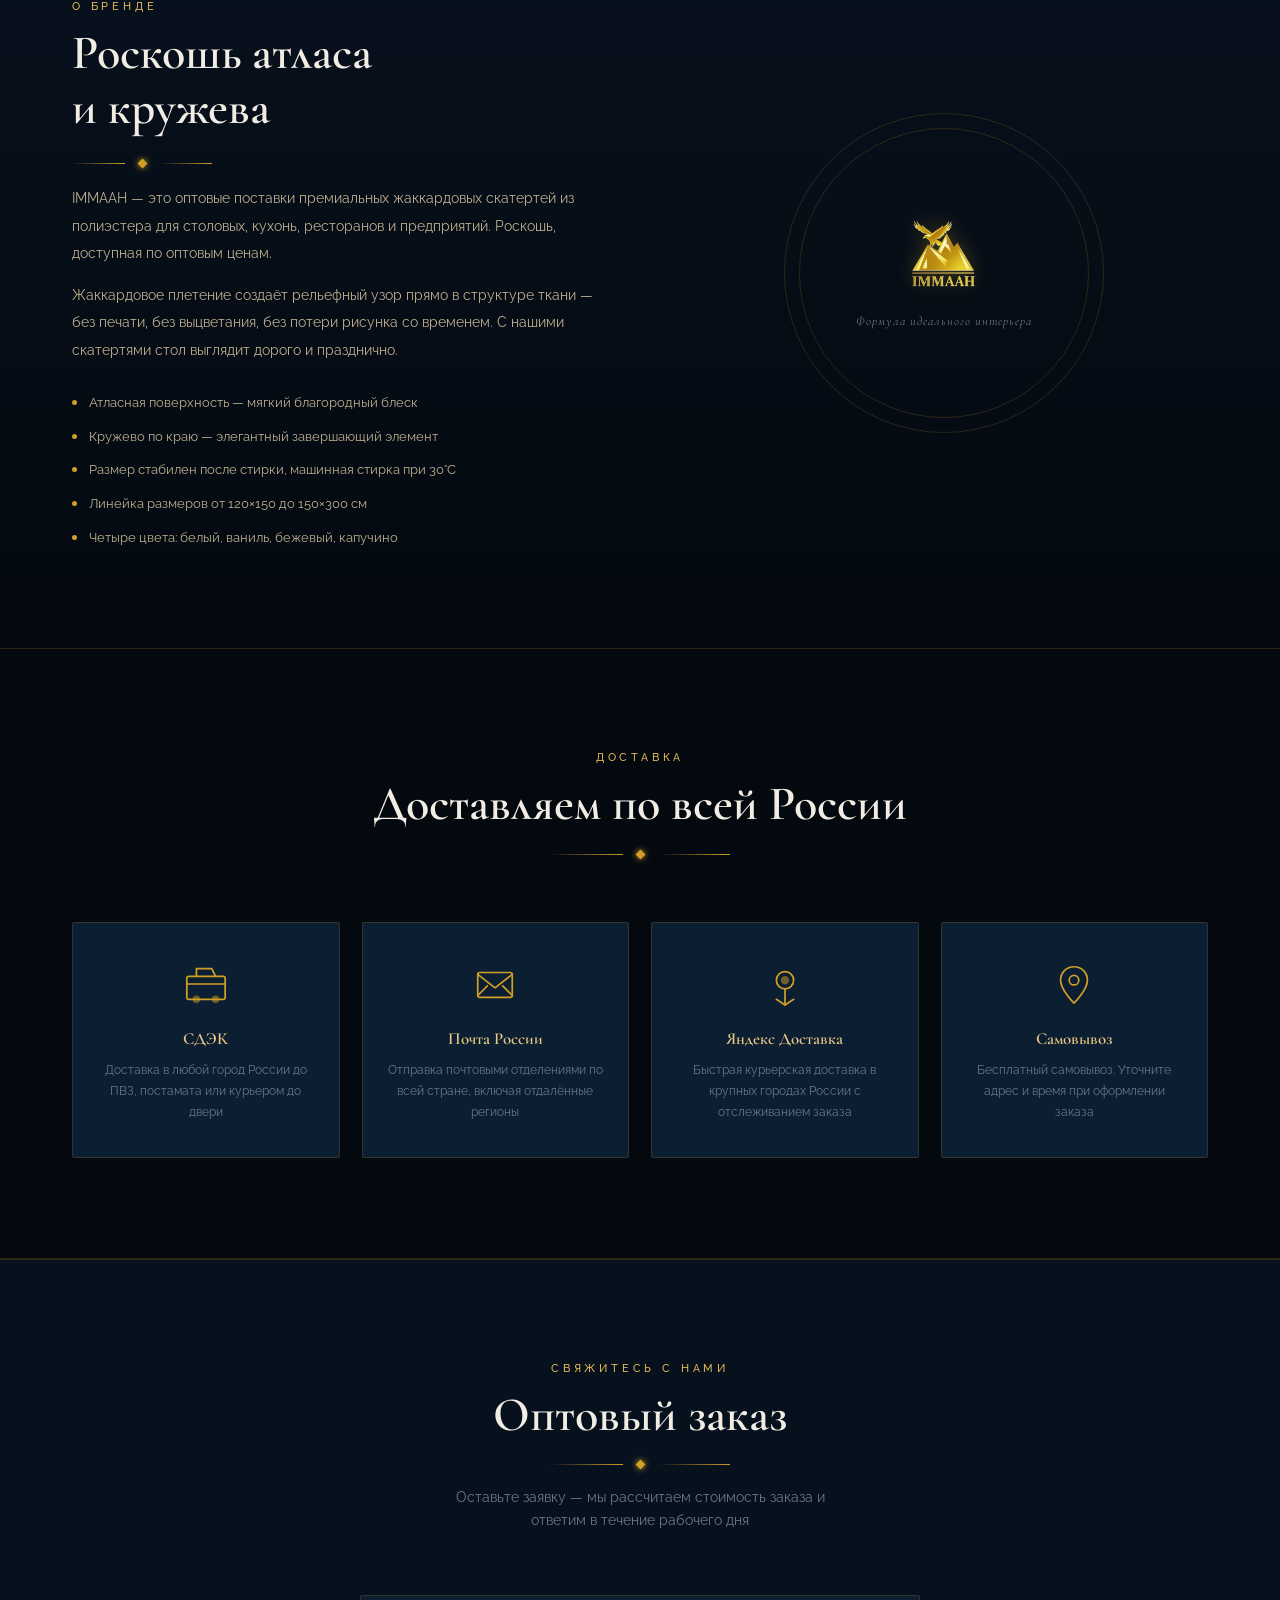
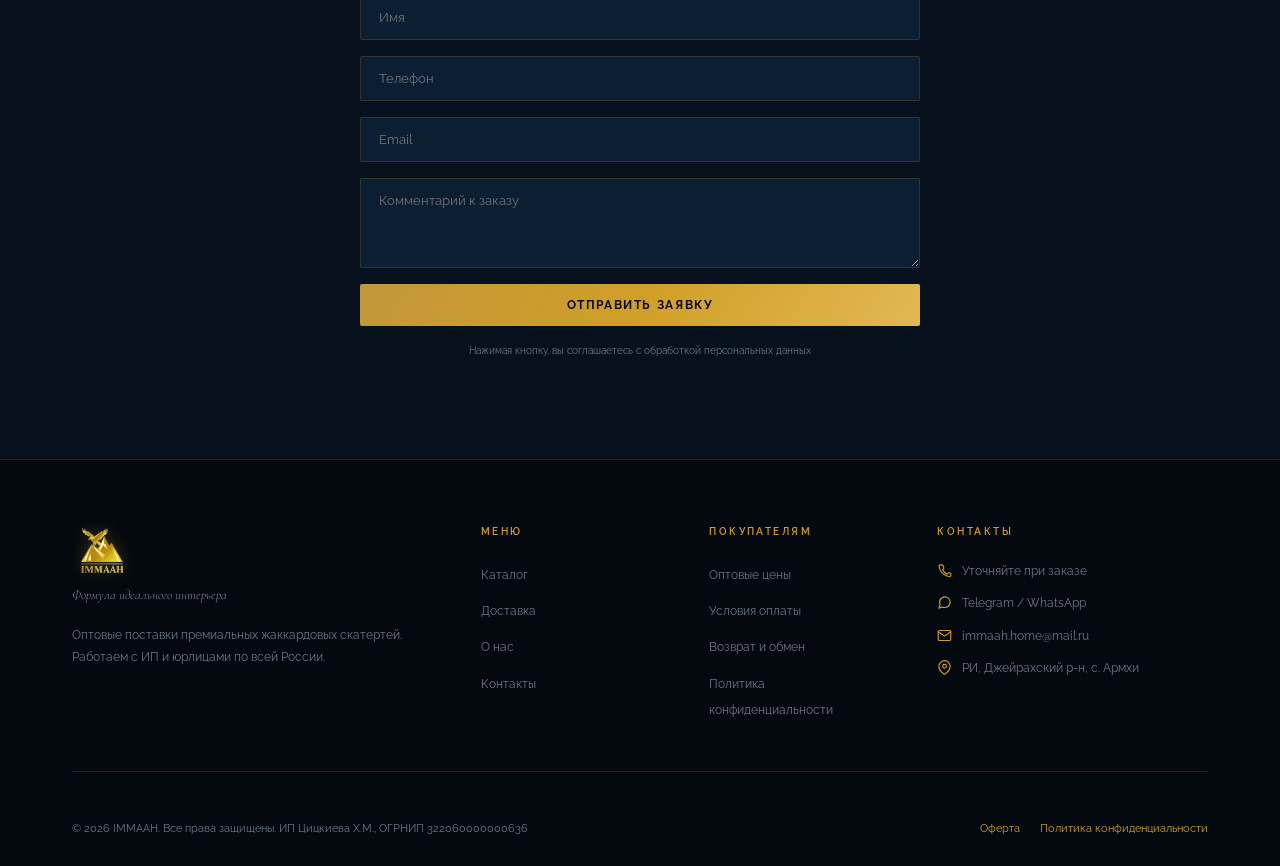
==== commit df68b9ca: "Add files via upload" ====
--- a/index.html
+++ b/index.html
@@ -6,26 +6,11 @@
   <title>IMMAAH — Формула идеального интерьера</title>
   <link rel="preconnect" href="https://fonts.googleapis.com">
   <link rel="preconnect" href="https://fonts.gstatic.com" crossorigin>
-  <link href="https://fonts.googleapis.com/css2?family=Cormorant+Garamond:ital,wght@0,400;0,600;0,700;1,400;1,600&family=Montserrat:wght@300;400;500;600&display=swap" rel="stylesheet">
+  <link href="https://fonts.googleapis.com/css2?family=Cormorant+Garamond:ital,wght@0,400;0,600;0,700;1,400;1,600&family=Raleway:wght@300;400;500;600;700&display=swap" rel="stylesheet">
   <link rel="stylesheet" href="css/style.css">
 </head>
 <body>
 
-<!-- ── Global SVG defs (gradients, reused across page) ───────── -->
-<svg width="0" height="0" style="position:absolute;overflow:hidden">
-  <defs>
-    <linearGradient id="gGold" x1="0%" y1="0%" x2="100%" y2="100%">
-      <stop offset="0%"   stop-color="#C2973B"/>
-      <stop offset="45%"  stop-color="#E2B854"/>
-      <stop offset="65%"  stop-color="#EBCA83"/>
-      <stop offset="100%" stop-color="#D09F26"/>
-    </linearGradient>
-    <linearGradient id="gGoldV" x1="0%" y1="0%" x2="0%" y2="100%">
-      <stop offset="0%"   stop-color="#EBCA83"/>
-      <stop offset="100%" stop-color="#C2973B"/>
-    </linearGradient>
-  </defs>
-</svg>
 
 <!-- ════════════════════════════════════════════════════════════
      HEADER
@@ -35,21 +20,7 @@
 
     <!-- Logo -->
     <a href="#" class="h-logo">
-      <svg viewBox="0 0 100 88" fill="none" xmlns="http://www.w3.org/2000/svg">
-        <!-- Left wing -->
-        <path d="M48 36 C36 30 20 24 4 28 L14 33 C22 31 34 34 46 41Z" fill="url(#gGold)"/>
-        <!-- Right wing -->
-        <path d="M52 36 C64 30 80 24 96 28 L86 33 C78 31 66 34 54 41Z" fill="url(#gGold)"/>
-        <!-- Body (kite) -->
-        <path d="M44 33 L50 22 L56 33 L50 46Z" fill="url(#gGold)"/>
-        <!-- Head -->
-        <circle cx="50" cy="20" r="5" fill="url(#gGold)"/>
-        <!-- Outer mountain -->
-        <path d="M8 74 L50 44 L92 74" stroke="url(#gGold)" stroke-width="2.8" stroke-linejoin="round"/>
-        <!-- Inner peak -->
-        <path d="M28 74 L50 57 L72 74" stroke="url(#gGold)" stroke-width="2.2" stroke-linejoin="round"/>
-      </svg>
-      <span class="h-logo-text">IMMAAH</span>
+      <img src="img/logo.png" alt="IMMAAH">
     </a>
 
     <!-- Nav -->
@@ -74,42 +45,88 @@
      HERO
 ════════════════════════════════════════════════════════════ -->
 <section class="hero">
+
+  <!-- Боковые вигнеты -->
+  <div class="hero-vignette-left"></div>
+  <div class="hero-vignette-right"></div>
+
+  <!-- Левый декоративный элемент -->
+  <div class="hero-side hero-side-l">
+    <div class="hero-side-diamond"></div>
+    <div class="hero-side-line"></div>
+    <div class="hero-side-diamond hero-side-diamond--mid"></div>
+    <div class="hero-side-line"></div>
+    <div class="hero-side-diamond"></div>
+  </div>
+
+  <!-- Правый декоративный элемент -->
+  <div class="hero-side hero-side-r">
+    <div class="hero-side-diamond"></div>
+    <div class="hero-side-line"></div>
+    <div class="hero-side-diamond hero-side-diamond--mid"></div>
+    <div class="hero-side-line"></div>
+    <div class="hero-side-diamond"></div>
+  </div>
+
   <div class="hero-content">
+
+    <!-- Prelabel -->
+    <p class="hero-prelabel">Текстиль премиум класса</p>
 
     <!-- Logo mark -->
     <div class="hero-logo-mark">
-      <svg viewBox="0 0 100 88" fill="none" xmlns="http://www.w3.org/2000/svg">
-        <path d="M48 36 C36 30 20 24 4 28 L14 33 C22 31 34 34 46 41Z" fill="url(#gGold)"/>
-        <path d="M52 36 C64 30 80 24 96 28 L86 33 C78 31 66 34 54 41Z" fill="url(#gGold)"/>
-        <path d="M44 33 L50 22 L56 33 L50 46Z" fill="url(#gGold)"/>
-        <circle cx="50" cy="20" r="5" fill="url(#gGold)"/>
-        <path d="M8 74 L50 44 L92 74" stroke="url(#gGold)" stroke-width="2.8" stroke-linejoin="round"/>
-        <path d="M28 74 L50 57 L72 74" stroke="url(#gGold)" stroke-width="2.2" stroke-linejoin="round"/>
-      </svg>
-    </div>
-
-    <!-- Top line -->
+      <img src="img/logo-2.png" alt="IMMAAH">
+    </div>
+
+    <!-- Ornate frame + brand name -->
+    <div class="hero-ornament">
+      <img src="img/hero-bg-2-no-text-v2.png" class="hero-ornament-img" alt="">
+      <h1 class="hero-brand shimmer">IMMAAH</h1>
+    </div>
+
+    <!-- Tagline с боковыми линиями -->
+    <div class="hero-tagline-row">
+      <span class="hero-tl-line"></span>
+      <p class="hero-tagline">Формула идеального интерьера</p>
+      <span class="hero-tl-line"></span>
+    </div>
+
+    <!-- Широкая полоса-разделитель -->
     <div class="hero-line"></div>
 
-    <!-- Brand name -->
-    <h1 class="hero-brand shimmer">IMMAAH</h1>
-
-    <p class="hero-tagline">Формула идеального интерьера</p>
-
-    <!-- Bottom line -->
-    <div class="hero-line"></div>
-
     <!-- CTAs -->
-    <div class="hero-actions" style="margin-top:36px">
+    <div class="hero-actions">
       <a href="#catalog" class="btn btn-gold">Смотреть каталог</a>
       <a href="#contacts" class="btn btn-ghost">Оптовые заказы</a>
     </div>
 
+    <!-- Статистика -->
+    <div class="hero-stats">
+      <div class="hero-stat">
+        <strong>11</strong>
+        <span>моделей</span>
+      </div>
+      <div class="hero-stat-sep"></div>
+      <div class="hero-stat">
+        <strong>4</strong>
+        <span>цвета</span>
+      </div>
+      <div class="hero-stat-sep"></div>
+      <div class="hero-stat">
+        <strong>от 50 шт</strong>
+        <span>оптовый заказ</span>
+      </div>
+      <div class="hero-stat-sep"></div>
+      <div class="hero-stat">
+        <strong>вся Россия</strong>
+        <span>доставка</span>
+      </div>
+    </div>
+
   </div>
 
   <!-- Scroll indicator -->
   <div class="scroll-hint">
-    <span>Scroll</span>
     <div class="scroll-needle"></div>
   </div>
 </section>
@@ -137,6 +154,167 @@
 </div>
 
 <!-- ════════════════════════════════════════════════════════════
+     CATALOG
+════════════════════════════════════════════════════════════ -->
+<section class="catalog" id="catalog">
+  <div class="container">
+
+    <div class="section-head fade">
+      <span class="label">Коллекция</span>
+      <h2>Скатерти с кружевом</h2>
+      <div class="divider"><div class="divider-diamond"></div></div>
+      <p style="font-size:.85rem;color:var(--text-low);margin-top:10px;max-width:480px;margin-left:auto;margin-right:auto">
+        Тканевые жаккардовые скатерти 100% полиэстер — четыре цвета, два узора, четыре размера
+      </p>
+    </div>
+
+    <div class="products-grid">
+
+      <!-- SK-1 -->
+      <div class="card fade" data-delay="1">
+        <div class="card-img">
+          <img src="img/products/1.jpg" alt="Скатерть белая вензель SK-1" loading="lazy">
+          <span class="card-label">SK-1</span>
+        </div>
+        <div class="card-info">
+          <p class="card-name">Скатерть тканевая с кружевом</p>
+          <p class="card-sub">Жаккард • 100% полиэстер • Узор: вензель<br>120×150 — 150×300 см</p>
+          <div class="card-swatches">
+            <span class="swatch-label">Цвет:</span>
+            <span class="swatch" style="background:#F5F0E8" title="Белый"></span>
+          </div>
+          <div class="card-footer">
+            <div class="card-price">
+              <em>от</em><strong>600</strong><sup> ₽/шт</sup>
+            </div>
+            <a href="#contacts" class="card-cta">Подробнее</a>
+          </div>
+        </div>
+      </div>
+
+      <!-- SK-2 -->
+      <div class="card fade" data-delay="2">
+        <div class="card-img">
+          <img src="img/products/3.jpg" alt="Скатерть ваниль вензель SK-2" loading="lazy">
+          <span class="card-label">SK-2</span>
+        </div>
+        <div class="card-info">
+          <p class="card-name">Скатерть тканевая с кружевом</p>
+          <p class="card-sub">Жаккард • 100% полиэстер • Узор: вензель<br>120×150 — 150×300 см</p>
+          <div class="card-swatches">
+            <span class="swatch-label">Цвет:</span>
+            <span class="swatch" style="background:#F0E4C0" title="Ваниль"></span>
+            <span class="swatch" style="background:#EDE0B5" title="Сливочный"></span>
+          </div>
+          <div class="card-footer">
+            <div class="card-price">
+              <em>от</em><strong>600</strong><sup> ₽/шт</sup>
+            </div>
+            <a href="#contacts" class="card-cta">Подробнее</a>
+          </div>
+        </div>
+      </div>
+
+      <!-- SK-3 -->
+      <div class="card fade" data-delay="3">
+        <div class="card-img">
+          <img src="img/products/2.jpg" alt="Скатерть бежево-розовая вензель SK-3" loading="lazy">
+          <span class="card-label">SK-3</span>
+        </div>
+        <div class="card-info">
+          <p class="card-name">Скатерть тканевая с кружевом</p>
+          <p class="card-sub">Жаккард • 100% полиэстер • Узор: вензель<br>120×150 — 150×300 см</p>
+          <div class="card-swatches">
+            <span class="swatch-label">Цвет:</span>
+            <span class="swatch" style="background:#E8D0B8" title="Бежевый"></span>
+            <span class="swatch" style="background:#D4A8A0" title="Бежево-розовый"></span>
+          </div>
+          <div class="card-footer">
+            <div class="card-price">
+              <em>от</em><strong>600</strong><sup> ₽/шт</sup>
+            </div>
+            <a href="#contacts" class="card-cta">Подробнее</a>
+          </div>
+        </div>
+      </div>
+
+      <!-- SK-4 -->
+      <div class="card fade" data-delay="1">
+        <div class="card-img">
+          <img src="img/products/6.jpg" alt="Скатерть капучино вензель SK-4" loading="lazy">
+          <span class="card-label">SK-4</span>
+        </div>
+        <div class="card-info">
+          <p class="card-name">Скатерть тканевая с кружевом</p>
+          <p class="card-sub">Жаккард • 100% полиэстер • Узор: вензель<br>120×150 — 150×300 см</p>
+          <div class="card-swatches">
+            <span class="swatch-label">Цвет:</span>
+            <span class="swatch" style="background:#C0956A" title="Капучино"></span>
+          </div>
+          <div class="card-footer">
+            <div class="card-price">
+              <em>от</em><strong>600</strong><sup> ₽/шт</sup>
+            </div>
+            <a href="#contacts" class="card-cta">Подробнее</a>
+          </div>
+        </div>
+      </div>
+
+      <!-- SK-5 -->
+      <div class="card fade" data-delay="2">
+        <div class="card-img">
+          <img src="img/products/4.jpg" alt="Скатерть белая цветочек SK-5" loading="lazy">
+          <span class="card-label">SK-5</span>
+        </div>
+        <div class="card-info">
+          <p class="card-name">Скатерть тканевая с кружевом</p>
+          <p class="card-sub">Жаккард • 100% полиэстер • Узор: цветочек<br>120×150 — 150×300 см</p>
+          <div class="card-swatches">
+            <span class="swatch-label">Цвет:</span>
+            <span class="swatch" style="background:#F5F0E8" title="Белый"></span>
+          </div>
+          <div class="card-footer">
+            <div class="card-price">
+              <em>от</em><strong>600</strong><sup> ₽/шт</sup>
+            </div>
+            <a href="#contacts" class="card-cta">Подробнее</a>
+          </div>
+        </div>
+      </div>
+
+      <!-- SK-6 -->
+      <div class="card fade" data-delay="3">
+        <div class="card-img">
+          <img src="img/products/5.jpg" alt="Скатерть кремовая цветочек SK-6" loading="lazy">
+          <span class="card-label">SK-6</span>
+        </div>
+        <div class="card-info">
+          <p class="card-name">Скатерть тканевая с кружевом</p>
+          <p class="card-sub">Жаккард • 100% полиэстер • Узор: цветочек<br>120×150 — 150×300 см</p>
+          <div class="card-swatches">
+            <span class="swatch-label">Цвет:</span>
+            <span class="swatch" style="background:#F0E4C0" title="Ваниль"></span>
+            <span class="swatch" style="background:#EDE0B5" title="Сливочный"></span>
+          </div>
+          <div class="card-footer">
+            <div class="card-price">
+              <em>от</em><strong>600</strong><sup> ₽/шт</sup>
+            </div>
+            <a href="#contacts" class="card-cta">Подробнее</a>
+          </div>
+        </div>
+      </div>
+
+    </div><!-- /products-grid -->
+
+    <div class="catalog-more fade">
+      <a href="#contacts" class="btn btn-ghost">Смотреть все 11 товаров</a>
+    </div>
+
+  </div>
+</section>
+
+<!-- ════════════════════════════════════════════════════════════
      ADVANTAGES
 ════════════════════════════════════════════════════════════ -->
 <section class="advantages">
@@ -152,7 +330,6 @@
 
       <div class="adv-item fade" data-delay="1">
         <div class="adv-icon">
-          <!-- Icon: weave/fabric -->
           <svg viewBox="0 0 48 48" fill="none" stroke="currentColor" stroke-width="1.8" stroke-linecap="round" stroke-linejoin="round">
             <rect x="8" y="8" width="32" height="32" rx="2"/>
             <line x1="8" y1="16" x2="40" y2="16"/>
@@ -169,7 +346,6 @@
 
       <div class="adv-item fade" data-delay="2">
         <div class="adv-icon">
-          <!-- Icon: boxes/wholesale -->
           <svg viewBox="0 0 48 48" fill="none" stroke="currentColor" stroke-width="1.8" stroke-linecap="round" stroke-linejoin="round">
             <path d="M24 4 L44 14 L44 34 L24 44 L4 34 L4 14 Z"/>
             <line x1="4" y1="14" x2="24" y2="24"/>
@@ -184,7 +360,6 @@
 
       <div class="adv-item fade" data-delay="3">
         <div class="adv-icon">
-          <!-- Icon: Russia/map pin -->
           <svg viewBox="0 0 48 48" fill="none" stroke="currentColor" stroke-width="1.8" stroke-linecap="round" stroke-linejoin="round">
             <circle cx="24" cy="20" r="8"/>
             <path d="M24 28 C24 28 10 38 10 44 L38 44 C38 38 24 28 24 28Z"/>
@@ -197,7 +372,6 @@
 
       <div class="adv-item fade" data-delay="4">
         <div class="adv-icon">
-          <!-- Icon: wash/care -->
           <svg viewBox="0 0 48 48" fill="none" stroke="currentColor" stroke-width="1.8" stroke-linecap="round" stroke-linejoin="round">
             <rect x="8" y="12" width="32" height="28" rx="3"/>
             <path d="M8 20 Q14 17 20 20 Q26 23 32 20 Q38 17 40 20"/>
@@ -210,197 +384,6 @@
         <p class="adv-text">Машинная стирка при 30°C без потери вида и размера. Размер стабилен после стирки. Гладить при средней температуре.</p>
       </div>
 
-    </div>
-
-  </div>
-</section>
-
-<!-- ════════════════════════════════════════════════════════════
-     CATALOG
-════════════════════════════════════════════════════════════ -->
-<section class="catalog" id="catalog">
-  <div class="container">
-
-    <div class="section-head fade">
-      <span class="label">Коллекция</span>
-      <h2>Скатерти с кружевом</h2>
-      <div class="divider"><div class="divider-diamond"></div></div>
-      <p style="font-size:.85rem;color:var(--text-low);margin-top:10px;max-width:480px;margin-left:auto;margin-right:auto">
-        Тканевые жаккардовые скатерти 100% полиэстер — четыре цвета, два узора, четыре размера
-      </p>
-    </div>
-
-    <div class="products-grid">
-
-      <!-- SK-1 -->
-      <div class="card fade" data-delay="1">
-        <div class="card-img">
-          <div class="card-placeholder"></div>
-          <div class="card-color-bg" style="background:linear-gradient(135deg,#F5F0E8,#E8E0D0)"></div>
-          <div class="card-pattern-icon">
-            <svg viewBox="0 0 48 48" fill="none" stroke="currentColor" stroke-width="1.2"><circle cx="24" cy="24" r="10"/><path d="M24 14 C20 18 14 20 14 24 C14 28 20 30 24 34 C28 30 34 28 34 24 C34 20 28 18 24 14Z"/><circle cx="24" cy="24" r="3" fill="currentColor" opacity=".3"/></svg>
-            <p class="card-pattern-label">Вензель</p>
-          </div>
-          <span class="card-label">SK-1</span>
-        </div>
-        <div class="card-info">
-          <p class="card-name">Скатерть тканевая с кружевом</p>
-          <p class="card-sub">Жаккард • 100% полиэстер • Узор: вензель<br>120×150 — 150×300 см</p>
-          <div class="card-swatches">
-            <span class="swatch-label">Цвет:</span>
-            <span class="swatch" style="background:#F5F0E8" title="Белый"></span>
-          </div>
-          <div class="card-footer">
-            <div class="card-price">
-              <em>от</em><strong>600</strong><sup> ₽/шт</sup>
-            </div>
-            <a href="#contacts" class="card-cta">Подробнее</a>
-          </div>
-        </div>
-      </div>
-
-      <!-- SK-2 -->
-      <div class="card fade" data-delay="2">
-        <div class="card-img">
-          <div class="card-placeholder"></div>
-          <div class="card-color-bg" style="background:linear-gradient(135deg,#F0E4C0,#E5D4A0)"></div>
-          <div class="card-pattern-icon">
-            <svg viewBox="0 0 48 48" fill="none" stroke="currentColor" stroke-width="1.2"><circle cx="24" cy="24" r="10"/><path d="M24 14 C20 18 14 20 14 24 C14 28 20 30 24 34 C28 30 34 28 34 24 C34 20 28 18 24 14Z"/><circle cx="24" cy="24" r="3" fill="currentColor" opacity=".3"/></svg>
-            <p class="card-pattern-label">Вензель</p>
-          </div>
-          <span class="card-label">SK-2</span>
-        </div>
-        <div class="card-info">
-          <p class="card-name">Скатерть тканевая с кружевом</p>
-          <p class="card-sub">Жаккард • 100% полиэстер • Узор: вензель<br>120×150 — 150×300 см</p>
-          <div class="card-swatches">
-            <span class="swatch-label">Цвет:</span>
-            <span class="swatch" style="background:#F0E4C0" title="Ваниль"></span>
-            <span class="swatch" style="background:#EDE0B5" title="Сливочный"></span>
-          </div>
-          <div class="card-footer">
-            <div class="card-price">
-              <em>от</em><strong>600</strong><sup> ₽/шт</sup>
-            </div>
-            <a href="#contacts" class="card-cta">Подробнее</a>
-          </div>
-        </div>
-      </div>
-
-      <!-- SK-3 -->
-      <div class="card fade" data-delay="3">
-        <div class="card-img">
-          <div class="card-placeholder"></div>
-          <div class="card-color-bg" style="background:linear-gradient(135deg,#E8D0B8,#D4B8A4)"></div>
-          <div class="card-pattern-icon">
-            <svg viewBox="0 0 48 48" fill="none" stroke="currentColor" stroke-width="1.2"><circle cx="24" cy="24" r="10"/><path d="M24 14 C20 18 14 20 14 24 C14 28 20 30 24 34 C28 30 34 28 34 24 C34 20 28 18 24 14Z"/><circle cx="24" cy="24" r="3" fill="currentColor" opacity=".3"/></svg>
-            <p class="card-pattern-label">Вензель</p>
-          </div>
-          <span class="card-label">SK-3</span>
-        </div>
-        <div class="card-info">
-          <p class="card-name">Скатерть тканевая с кружевом</p>
-          <p class="card-sub">Жаккард • 100% полиэстер • Узор: вензель<br>120×150 — 150×300 см</p>
-          <div class="card-swatches">
-            <span class="swatch-label">Цвет:</span>
-            <span class="swatch" style="background:#E8D0B8" title="Бежевый"></span>
-            <span class="swatch" style="background:#D4A8A0" title="Бежево-розовый"></span>
-          </div>
-          <div class="card-footer">
-            <div class="card-price">
-              <em>от</em><strong>600</strong><sup> ₽/шт</sup>
-            </div>
-            <a href="#contacts" class="card-cta">Подробнее</a>
-          </div>
-        </div>
-      </div>
-
-      <!-- SK-4 -->
-      <div class="card fade" data-delay="1">
-        <div class="card-img">
-          <div class="card-placeholder"></div>
-          <div class="card-color-bg" style="background:linear-gradient(135deg,#C8A07A,#A88060)"></div>
-          <div class="card-pattern-icon">
-            <svg viewBox="0 0 48 48" fill="none" stroke="currentColor" stroke-width="1.2"><circle cx="24" cy="24" r="10"/><path d="M24 14 C20 18 14 20 14 24 C14 28 20 30 24 34 C28 30 34 28 34 24 C34 20 28 18 24 14Z"/><circle cx="24" cy="24" r="3" fill="currentColor" opacity=".3"/></svg>
-            <p class="card-pattern-label">Вензель</p>
-          </div>
-          <span class="card-label">SK-4</span>
-        </div>
-        <div class="card-info">
-          <p class="card-name">Скатерть тканевая с кружевом</p>
-          <p class="card-sub">Жаккард • 100% полиэстер • Узор: вензель<br>120×150 — 150×300 см</p>
-          <div class="card-swatches">
-            <span class="swatch-label">Цвет:</span>
-            <span class="swatch" style="background:#C0956A" title="Капучино"></span>
-          </div>
-          <div class="card-footer">
-            <div class="card-price">
-              <em>от</em><strong>600</strong><sup> ₽/шт</sup>
-            </div>
-            <a href="#contacts" class="card-cta">Подробнее</a>
-          </div>
-        </div>
-      </div>
-
-      <!-- SK-5 -->
-      <div class="card fade" data-delay="2">
-        <div class="card-img">
-          <div class="card-placeholder"></div>
-          <div class="card-color-bg" style="background:linear-gradient(135deg,#F2EEE4,#E5DFD4)"></div>
-          <div class="card-pattern-icon">
-            <svg viewBox="0 0 48 48" fill="none" stroke="currentColor" stroke-width="1.2"><circle cx="24" cy="14" r="4"/><circle cx="34" cy="24" r="4"/><circle cx="24" cy="34" r="4"/><circle cx="14" cy="24" r="4"/><circle cx="24" cy="24" r="3"/></svg>
-            <p class="card-pattern-label">Цветочек</p>
-          </div>
-          <span class="card-label">SK-5</span>
-        </div>
-        <div class="card-info">
-          <p class="card-name">Скатерть тканевая с кружевом</p>
-          <p class="card-sub">Жаккард • 100% полиэстер • Узор: цветочек<br>120×150 — 150×300 см</p>
-          <div class="card-swatches">
-            <span class="swatch-label">Цвет:</span>
-            <span class="swatch" style="background:#F5F0E8" title="Белый"></span>
-          </div>
-          <div class="card-footer">
-            <div class="card-price">
-              <em>от</em><strong>600</strong><sup> ₽/шт</sup>
-            </div>
-            <a href="#contacts" class="card-cta">Подробнее</a>
-          </div>
-        </div>
-      </div>
-
-      <!-- SK-6 -->
-      <div class="card fade" data-delay="3">
-        <div class="card-img">
-          <div class="card-placeholder"></div>
-          <div class="card-color-bg" style="background:linear-gradient(135deg,#EEE0B0,#E4D4A0)"></div>
-          <div class="card-pattern-icon">
-            <svg viewBox="0 0 48 48" fill="none" stroke="currentColor" stroke-width="1.2"><circle cx="24" cy="14" r="4"/><circle cx="34" cy="24" r="4"/><circle cx="24" cy="34" r="4"/><circle cx="14" cy="24" r="4"/><circle cx="24" cy="24" r="3"/></svg>
-            <p class="card-pattern-label">Цветочек</p>
-          </div>
-          <span class="card-label">SK-6</span>
-        </div>
-        <div class="card-info">
-          <p class="card-name">Скатерть тканевая с кружевом</p>
-          <p class="card-sub">Жаккард • 100% полиэстер • Узор: цветочек<br>120×150 — 150×300 см</p>
-          <div class="card-swatches">
-            <span class="swatch-label">Цвет:</span>
-            <span class="swatch" style="background:#F0E4C0" title="Ваниль"></span>
-            <span class="swatch" style="background:#EDE0B5" title="Сливочный"></span>
-          </div>
-          <div class="card-footer">
-            <div class="card-price">
-              <em>от</em><strong>600</strong><sup> ₽/шт</sup>
-            </div>
-            <a href="#contacts" class="card-cta">Подробнее</a>
-          </div>
-        </div>
-      </div>
-
-    </div><!-- /products-grid -->
-
-    <div class="catalog-more fade">
-      <a href="#contacts" class="btn btn-ghost">Смотреть все 11 товаров</a>
     </div>
 
   </div>
@@ -437,15 +420,7 @@
       <div class="about-emblem fade" data-delay="2">
         <div class="emblem-ring">
           <div class="emblem-inner">
-            <svg viewBox="0 0 100 88" fill="none" xmlns="http://www.w3.org/2000/svg">
-              <path d="M48 36 C36 30 20 24 4 28 L14 33 C22 31 34 34 46 41Z" fill="url(#gGold)"/>
-              <path d="M52 36 C64 30 80 24 96 28 L86 33 C78 31 66 34 54 41Z" fill="url(#gGold)"/>
-              <path d="M44 33 L50 22 L56 33 L50 46Z" fill="url(#gGold)"/>
-              <circle cx="50" cy="20" r="5" fill="url(#gGold)"/>
-              <path d="M8 74 L50 44 L92 74" stroke="url(#gGold)" stroke-width="2.8" stroke-linejoin="round"/>
-              <path d="M28 74 L50 57 L72 74" stroke="url(#gGold)" stroke-width="2.2" stroke-linejoin="round"/>
-            </svg>
-            <p class="emblem-name shimmer">IMMAAH</p>
+            <img src="img/logo.png" alt="IMMAAH">
             <p class="emblem-sub">Формула идеального интерьера</p>
           </div>
         </div>
@@ -548,25 +523,25 @@
       <form style="display:flex;flex-direction:column;gap:16px">
         <input type="text" placeholder="Имя"
           style="background:var(--bg-card);border:1px solid var(--b-dim);color:var(--text-hi);
-                 padding:14px 18px;font-family:'Montserrat',sans-serif;font-size:.82rem;
+                 padding:14px 18px;font-family:'Raleway',sans-serif;font-size:.82rem;
                  border-radius:2px;outline:none;transition:border-color .25s"
           onfocus="this.style.borderColor='var(--b-mid)'"
           onblur="this.style.borderColor='var(--b-dim)'">
         <input type="tel" placeholder="Телефон"
           style="background:var(--bg-card);border:1px solid var(--b-dim);color:var(--text-hi);
-                 padding:14px 18px;font-family:'Montserrat',sans-serif;font-size:.82rem;
+                 padding:14px 18px;font-family:'Raleway',sans-serif;font-size:.82rem;
                  border-radius:2px;outline:none;transition:border-color .25s"
           onfocus="this.style.borderColor='var(--b-mid)'"
           onblur="this.style.borderColor='var(--b-dim)'">
         <input type="email" placeholder="Email"
           style="background:var(--bg-card);border:1px solid var(--b-dim);color:var(--text-hi);
-                 padding:14px 18px;font-family:'Montserrat',sans-serif;font-size:.82rem;
+                 padding:14px 18px;font-family:'Raleway',sans-serif;font-size:.82rem;
                  border-radius:2px;outline:none;transition:border-color .25s"
           onfocus="this.style.borderColor='var(--b-mid)'"
           onblur="this.style.borderColor='var(--b-dim)'">
         <textarea placeholder="Комментарий к заказу" rows="4"
           style="background:var(--bg-card);border:1px solid var(--b-dim);color:var(--text-hi);
-                 padding:14px 18px;font-family:'Montserrat',sans-serif;font-size:.82rem;
+                 padding:14px 18px;font-family:'Raleway',sans-serif;font-size:.82rem;
                  border-radius:2px;outline:none;resize:vertical;transition:border-color .25s"
           onfocus="this.style.borderColor='var(--b-mid)'"
           onblur="this.style.borderColor='var(--b-dim)'"></textarea>
@@ -592,15 +567,8 @@
 
       <!-- Brand -->
       <div class="footer-brand">
-        <svg viewBox="0 0 100 88" fill="none" xmlns="http://www.w3.org/2000/svg">
-          <path d="M48 36 C36 30 20 24 4 28 L14 33 C22 31 34 34 46 41Z" fill="url(#gGold)"/>
-          <path d="M52 36 C64 30 80 24 96 28 L86 33 C78 31 66 34 54 41Z" fill="url(#gGold)"/>
-          <path d="M44 33 L50 22 L56 33 L50 46Z" fill="url(#gGold)"/>
-          <circle cx="50" cy="20" r="5" fill="url(#gGold)"/>
-          <path d="M8 74 L50 44 L92 74" stroke="url(#gGold)" stroke-width="2.8" stroke-linejoin="round"/>
-          <path d="M28 74 L50 57 L72 74" stroke="url(#gGold)" stroke-width="2.2" stroke-linejoin="round"/>
-        </svg>
-        <p class="footer-brand-name shimmer">IMMAAH</p>
+        <img src="img/logo.png" alt="IMMAAH" style="height:56px;width:auto;filter:drop-shadow(0 0 8px rgba(210,159,38,.3))">
+        <p class="footer-brand-name shimmer" style="display:none"></p>
         <p class="footer-brand-tag">Формула идеального интерьера</p>
         <p class="footer-brand-desc">Оптовые поставки премиальных жаккардовых скатертей. Работаем с ИП и юрлицами по всей России.</p>
       </div>
--- a/css/style.css
+++ b/css/style.css
@@ -36,7 +36,7 @@
 
 /* ── Base ────────────────────────────────────────────────────── */
 body {
-  font-family: 'Montserrat', sans-serif;
+  font-family: 'Raleway', sans-serif;
   font-weight: 400;
   color: var(--text-hi);
   background: var(--bg-main);
@@ -125,7 +125,7 @@
   align-items: center;
   gap: 8px;
   padding: 14px 34px;
-  font-family: 'Montserrat', sans-serif;
+  font-family: 'Raleway', sans-serif;
   font-size: .72rem;
   font-weight: 600;
   letter-spacing: .14em;
@@ -205,7 +205,7 @@
   align-items: center;
   gap: 11px;
 }
-.h-logo svg { width: 38px; height: 38px; }
+.h-logo img { height: 48px; width: auto; filter: drop-shadow(0 0 8px rgba(210,159,38,.35)); }
 .h-logo-text {
   font-family: 'Cormorant Garamond', serif;
   font-size: 1.25rem;
@@ -254,45 +254,157 @@
   padding: 100px 24px 64px;
   position: relative;
   overflow: hidden;
-  background:
-    radial-gradient(ellipse 75% 55% at 12% 80%, rgba(11,48,78,.65) 0%, transparent 55%),
-    radial-gradient(ellipse 55% 50% at 88% 20%, rgba(8,32,60,.5)  0%, transparent 55%),
-    radial-gradient(ellipse 60% 45% at 50% 95%, rgba(9,28,52,.45) 0%, transparent 55%),
-    linear-gradient(165deg, #0D2238 0%, #08152A 35%, #050C18 65%, #030810 100%);
-}
-
-/* Noise texture overlay */
-.hero::before {
-  content: '';
-  position: absolute;
-  inset: 0;
-  background-image: url("data:image/svg+xml,%3Csvg xmlns='http://www.w3.org/2000/svg' width='300' height='300'%3E%3Cfilter id='n'%3E%3CfeTurbulence type='fractalNoise' baseFrequency='.85' numOctaves='4' stitchTiles='stitch'/%3E%3C/filter%3E%3Crect width='100%25' height='100%25' filter='url(%23n)' opacity='.045'/%3E%3C/svg%3E");
-  pointer-events: none;
-  z-index: 0;
+  background-image: linear-gradient(rgba(4,9,18,.52), rgba(4,9,18,.52)), url('../img/hero-bg-v2.jpg');
+  background-size: cover;
+  background-position: center;
 }
 
 .hero-content {
   position: relative;
   z-index: 1;
-  max-width: 680px;
-}
-
-.hero-logo-mark { width: 88px; margin: 0 auto 30px; }
-
+  max-width: 720px;
+}
+
+/* Logo mark (img) */
+.hero-logo-mark {
+  width: 80px;
+  margin: 0 auto 18px;
+}
+.hero-logo-mark img {
+  width: 100%;
+  height: auto;
+  filter: drop-shadow(0 0 14px rgba(210,159,38,.4));
+}
+
+/* Ornate gold frame wrapping brand name */
+.hero-ornament {
+  position: relative;
+  width: 600px;
+  max-width: 92vw;
+  margin: 0 auto 4px;
+}
+.hero-ornament-img {
+  width: 100%;
+  display: block;
+  pointer-events: none;
+  filter: drop-shadow(0 2px 10px rgba(210,159,38,.2));
+}
+
+/* Боковые вигнеты */
+.hero-vignette-left,
+.hero-vignette-right {
+  position: absolute;
+  top: 0; bottom: 0;
+  width: 180px;
+  z-index: 1;
+  pointer-events: none;
+}
+.hero-vignette-left  { left: 0;  background: linear-gradient(to right, rgba(3,7,14,.55), transparent); }
+.hero-vignette-right { right: 0; background: linear-gradient(to left,  rgba(3,7,14,.55), transparent); }
+
+
+/* Боковые декоративные пилоны */
+.hero-side {
+  position: absolute;
+  top: 12%;
+  bottom: 12%;
+  display: flex;
+  flex-direction: column;
+  align-items: center;
+  z-index: 2;
+  gap: 0;
+}
+.hero-side-l { left: 8%; }
+.hero-side-r { right: 8%; }
+
+.hero-side-line {
+  flex: 1;
+  width: 1px;
+  background: linear-gradient(to bottom,
+    transparent 0%,
+    rgba(210,159,38,.5) 15%,
+    rgba(210,159,38,.5) 85%,
+    transparent 100%);
+  box-shadow: 0 0 6px rgba(210,159,38,.25);
+}
+
+.hero-side-diamond {
+  width: 7px;
+  height: 7px;
+  background: var(--gold-2);
+  transform: rotate(45deg);
+  flex-shrink: 0;
+  box-shadow: 0 0 8px rgba(210,159,38,.6), 0 0 16px rgba(210,159,38,.3);
+}
+.hero-side-diamond--mid {
+  width: 10px;
+  height: 10px;
+  background: linear-gradient(135deg, var(--gold-4), var(--gold-2));
+  box-shadow: 0 0 12px rgba(210,159,38,.7), 0 0 24px rgba(210,159,38,.35);
+}
+
+@media (max-width: 1100px) {
+  .hero-side { display: none; }
+}
+
+/* Prelabel */
+.hero-prelabel {
+  font-size: .62rem;
+  font-weight: 600;
+  letter-spacing: .42em;
+  text-transform: uppercase;
+  color: var(--gold-3);
+  margin-bottom: 14px;
+  text-shadow: 0 1px 10px rgba(0,0,0,.9), 0 0 20px rgba(0,0,0,.7);
+}
+
+/* Разделительная линия */
 .hero-line {
-  height: 1px;
+  height: 2px;
   width: 100%;
-  max-width: 380px;
-  margin: 18px auto;
-  background: linear-gradient(90deg, transparent 0%, var(--gold-1) 20%, var(--gold-4) 50%, var(--gold-1) 80%, transparent 100%);
+  max-width: 620px;
+  margin: 20px auto 24px;
+  background: linear-gradient(90deg,
+    transparent 0%,
+    var(--gold-1) 15%,
+    var(--gold-4) 40%,
+    var(--gold-5) 50%,
+    var(--gold-4) 60%,
+    var(--gold-1) 85%,
+    transparent 100%);
   background-size: 200% 100%;
   animation: shimmer 3.5s ease-in-out infinite;
+  box-shadow: 0 0 10px rgba(210,159,38,.35), 0 0 22px rgba(210,159,38,.15);
+}
+
+/* Tagline с боковыми линиями */
+.hero-tagline-row {
+  display: flex;
+  align-items: center;
+  justify-content: center;
+  gap: 16px;
+  margin: 4px 0 0;
+}
+.hero-tl-line {
+  flex: 0 0 52px;
+  height: 1px;
+  background: linear-gradient(90deg, transparent, var(--gold-2));
+  opacity: .6;
+}
+.hero-tl-line:last-child {
+  background: linear-gradient(90deg, var(--gold-2), transparent);
 }
 
 .hero-brand {
-  font-size: clamp(3.5rem, 9vw, 6.5rem);
+  position: absolute;
+  inset: 0;
+  display: flex;
+  align-items: center;
+  justify-content: center;
+  font-size: clamp(2.6rem, 7vw, 5.2rem);
   font-weight: 700;
   letter-spacing: .35em;
+  padding-left: .35em; /* offset for letter-spacing */
   line-height: 1;
   margin: 0;
 }
@@ -300,13 +412,68 @@
 .hero-tagline {
   font-family: 'Cormorant Garamond', serif;
   font-style: italic;
-  font-size: clamp(1rem,2.2vw,1.35rem);
+  font-size: clamp(1rem,2.2vw,1.38rem);
+  color: var(--gold-4);
+  letter-spacing: .08em;
+  margin: 0;
+  white-space: nowrap;
+  text-shadow: 0 1px 12px rgba(0,0,0,.95), 0 2px 24px rgba(0,0,0,.7);
+  font-weight: 600;
+}
+
+.hero-actions { display: flex; gap: 16px; justify-content: center; flex-wrap: wrap; margin-bottom: 36px; }
+
+/* Статистика */
+.hero-stats {
+  display: flex;
+  align-items: center;
+  justify-content: center;
+  gap: 0;
+  margin-top: 4px;
+  padding: 26px 40px;
+  border: 1px solid var(--b-mid);
+  border-left: none;
+  border-right: none;
+  position: relative;
+}
+.hero-stats::before,
+.hero-stats::after {
+  content: '';
+  position: absolute;
+  top: 50%; left: 0; right: 0;
+  height: 1px;
+  background: linear-gradient(90deg, transparent, var(--b-dim) 20%, var(--b-dim) 80%, transparent);
+  pointer-events: none;
+}
+.hero-stat {
+  display: flex;
+  flex-direction: column;
+  align-items: center;
+  gap: 3px;
+  padding: 0 28px;
+}
+.hero-stat strong {
+  font-family: 'Raleway', sans-serif;
+  font-size: 1.15rem;
+  font-weight: 700;
+  color: var(--gold-3);
+  line-height: 1;
+  letter-spacing: .04em;
+  text-shadow: 0 0 14px rgba(210,159,38,.5), 0 1px 8px rgba(0,0,0,.8);
+}
+.hero-stat span {
+  font-size: .58rem;
+  letter-spacing: .18em;
+  text-transform: uppercase;
   color: var(--text-mid);
-  letter-spacing: .06em;
-  margin: 12px 0 40px;
-}
-
-.hero-actions { display: flex; gap: 16px; justify-content: center; flex-wrap: wrap; }
+  text-shadow: 0 1px 6px rgba(0,0,0,.9);
+}
+.hero-stat-sep {
+  width: 1px;
+  height: 32px;
+  background: linear-gradient(to bottom, transparent, var(--b-mid), transparent);
+  flex-shrink: 0;
+}
 
 /* Scroll indicator */
 .scroll-hint {
@@ -441,32 +608,19 @@
   width: 100%;
   aspect-ratio: 4/3;
   position: relative;
-  display: flex;
-  align-items: center;
-  justify-content: center;
   overflow: hidden;
-}
-
-.card-placeholder {
-  position: absolute;
-  inset: 0;
-  background:
-    repeating-linear-gradient(
-      45deg,
-      transparent,
-      transparent 5px,
-      rgba(255,255,255,.025) 5px,
-      rgba(255,255,255,.025) 10px
-    );
-}
-
-.card-color-bg {
-  position: absolute;
-  inset: 0;
-  opacity: .25;
-  transition: opacity .35s;
-}
-.card:hover .card-color-bg { opacity: .35; }
+  background: var(--bg-card);
+}
+
+.card-img img {
+  width: 100%;
+  height: 100%;
+  object-fit: cover;
+  object-position: center 28%;
+  display: block;
+  transition: transform .55s var(--ease);
+}
+.card:hover .card-img img { transform: scale(1.05); }
 
 .card-label {
   position: absolute;
@@ -480,27 +634,7 @@
   padding: 4px 9px;
   border: 1px solid var(--b-dim);
   border-radius: 1px;
-}
-
-.card-pattern-icon {
-  position: relative;
   z-index: 1;
-  text-align: center;
-  pointer-events: none;
-}
-.card-pattern-icon svg {
-  width: 52px;
-  height: 52px;
-  opacity: .2;
-  color: var(--gold-3);
-}
-.card-pattern-label {
-  font-family: 'Cormorant Garamond', serif;
-  font-size: .8rem;
-  letter-spacing: .12em;
-  color: rgba(235,202,131,.35);
-  margin-top: 6px;
-  text-transform: uppercase;
 }
 
 /* Card info */
@@ -573,7 +707,7 @@
   font-size: .62rem;
   letter-spacing: .12em;
   text-transform: uppercase;
-  font-family: 'Montserrat', sans-serif;
+  font-family: 'Raleway', sans-serif;
   font-weight: 500;
   color: var(--gold-2);
   border: 1px solid var(--b-dim);
@@ -667,7 +801,7 @@
 }
 .emblem-ring:hover::before { border-color: rgba(210,159,38,.28); }
 .emblem-inner { text-align: center; position: relative; }
-.emblem-inner svg { width: 70px; height: 70px; margin: 0 auto 14px; }
+.emblem-inner img { width: 90px; height: auto; margin: 0 auto 14px; filter: drop-shadow(0 0 10px rgba(210,159,38,.3)); }
 .emblem-name {
   font-family: 'Cormorant Garamond', serif;
   font-size: 1.6rem;
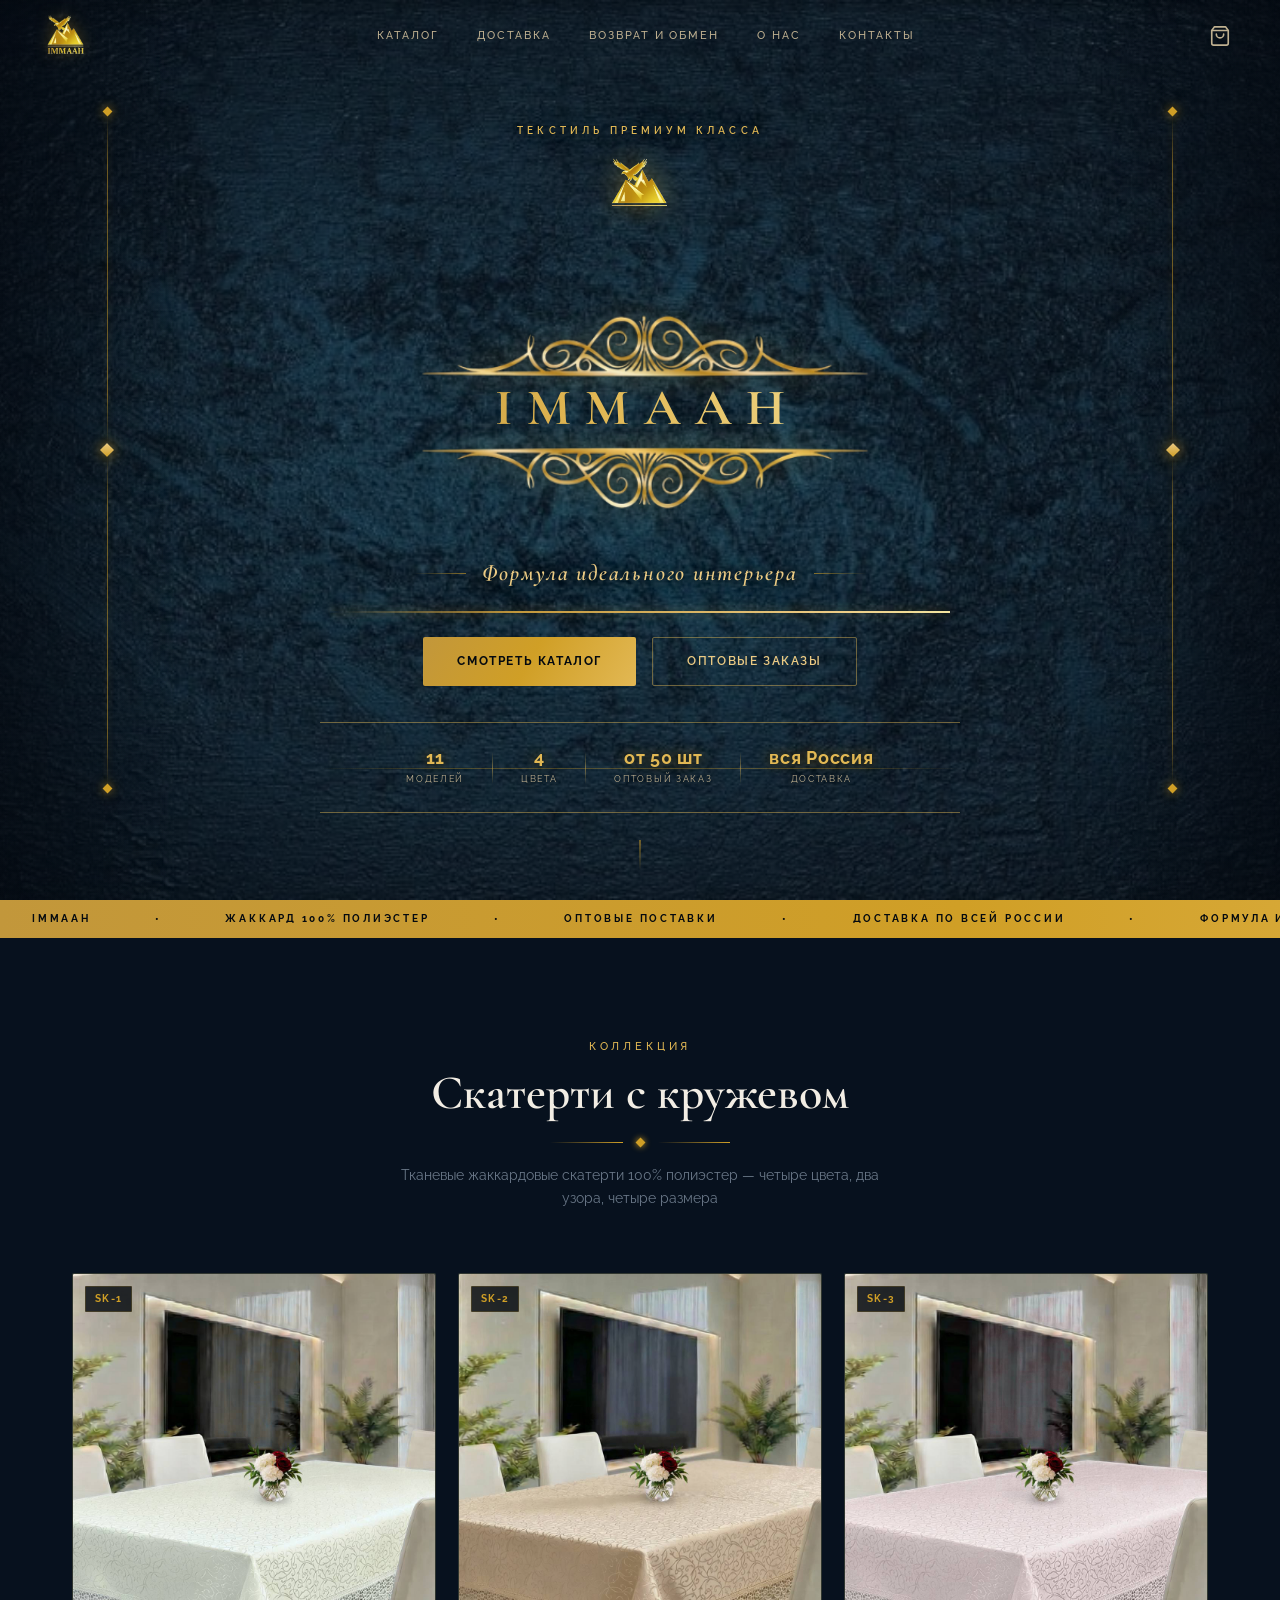
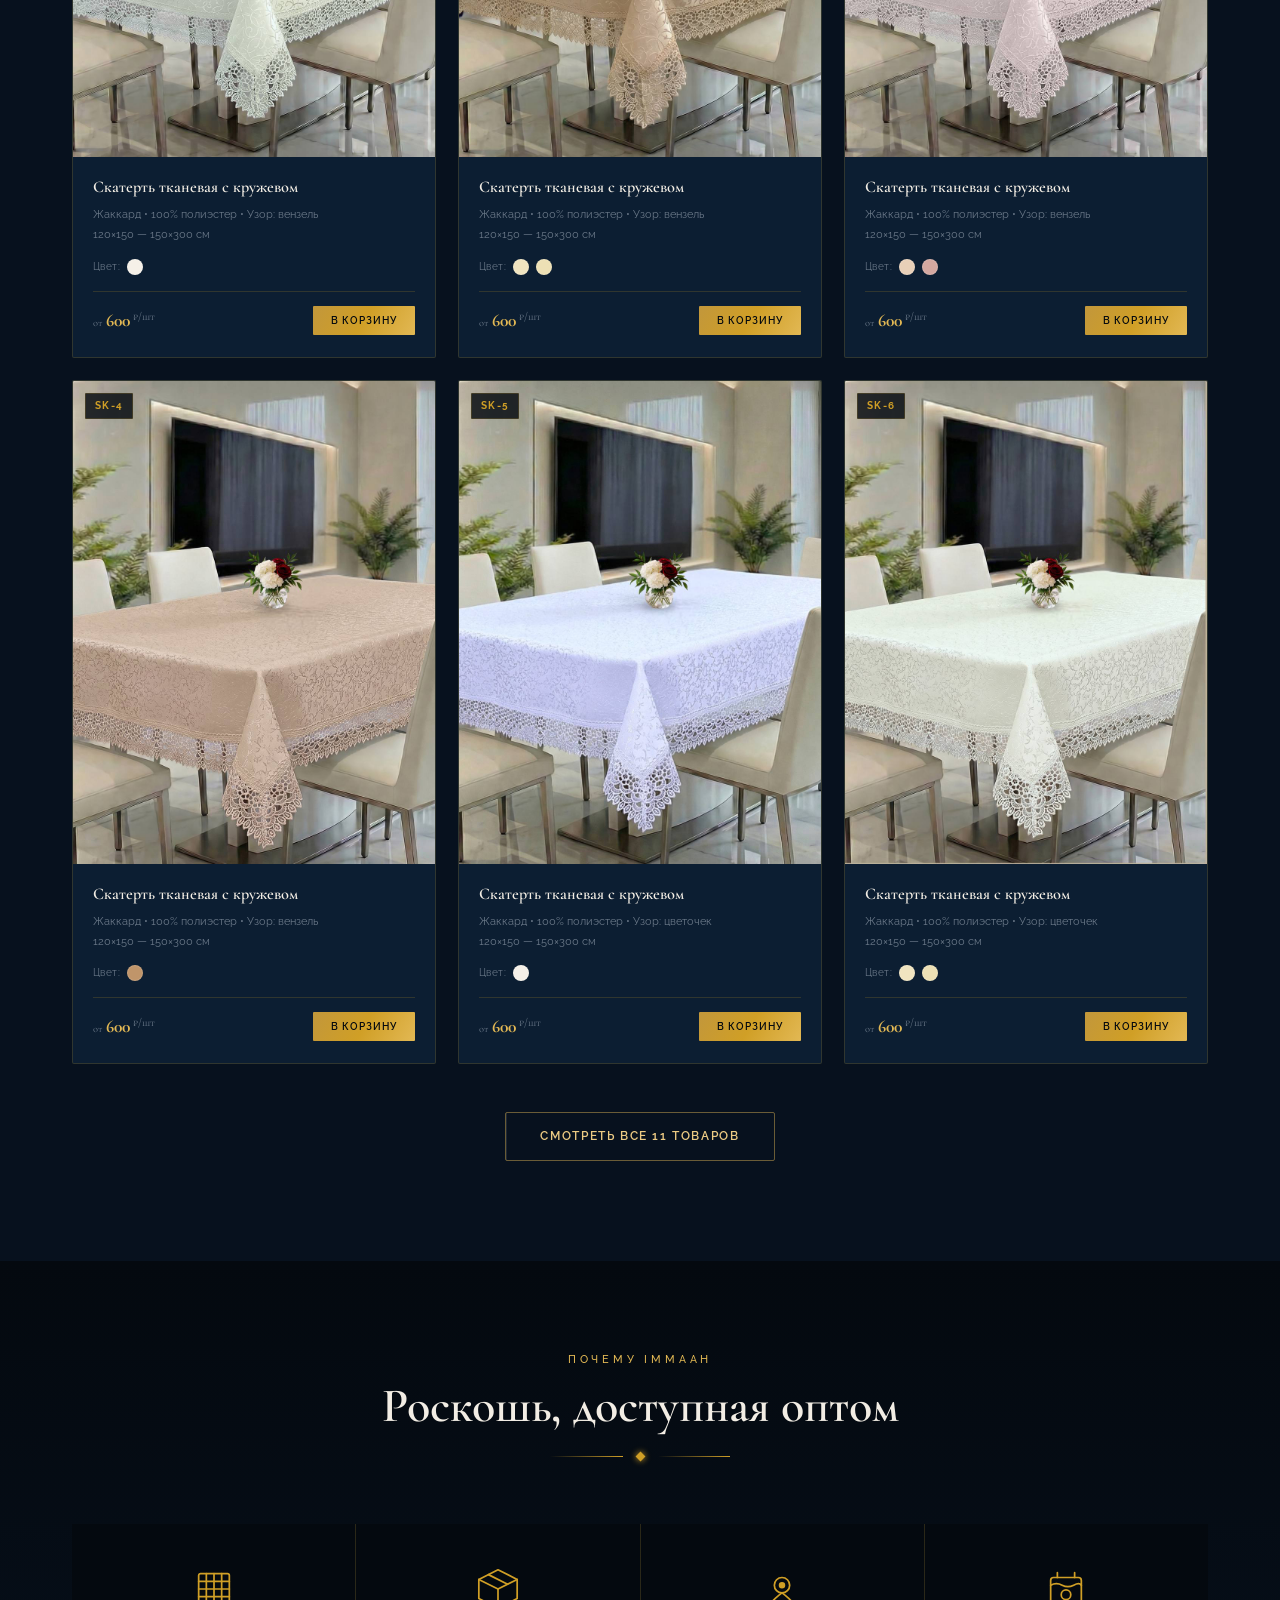
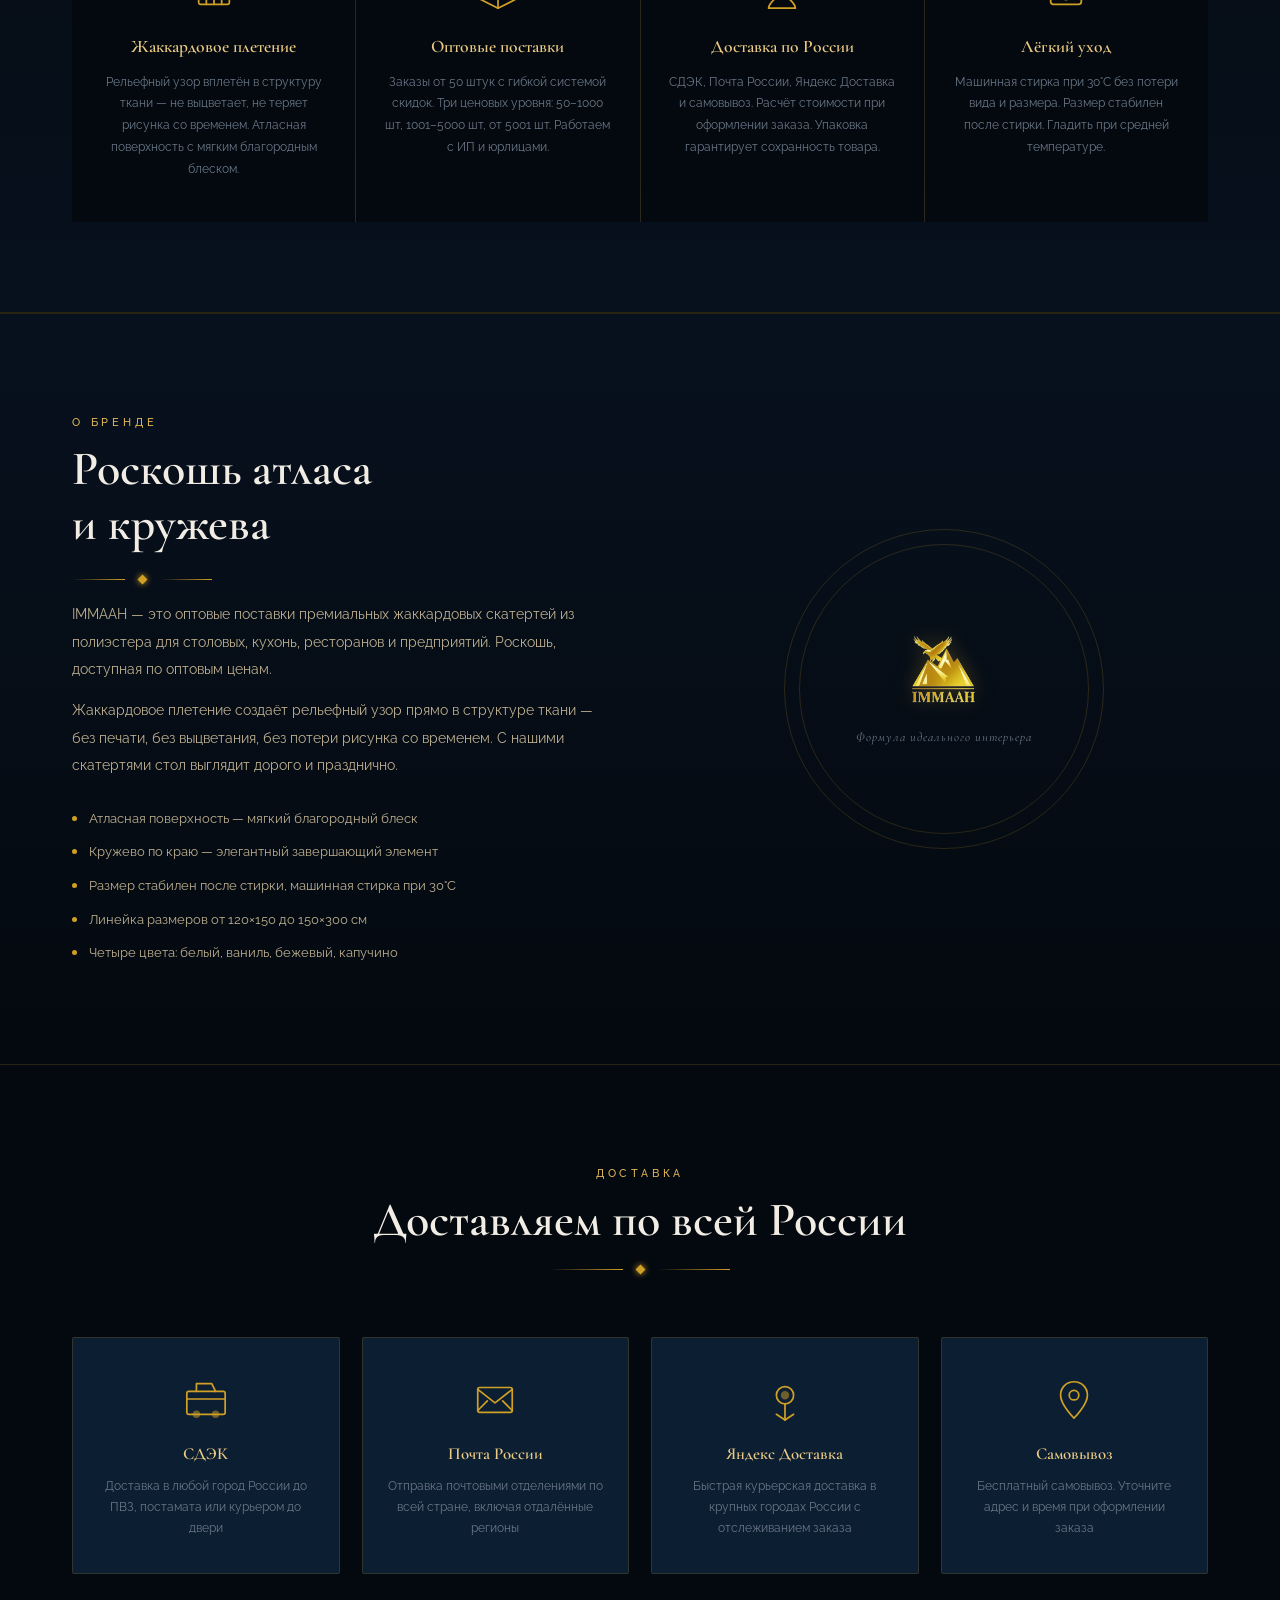
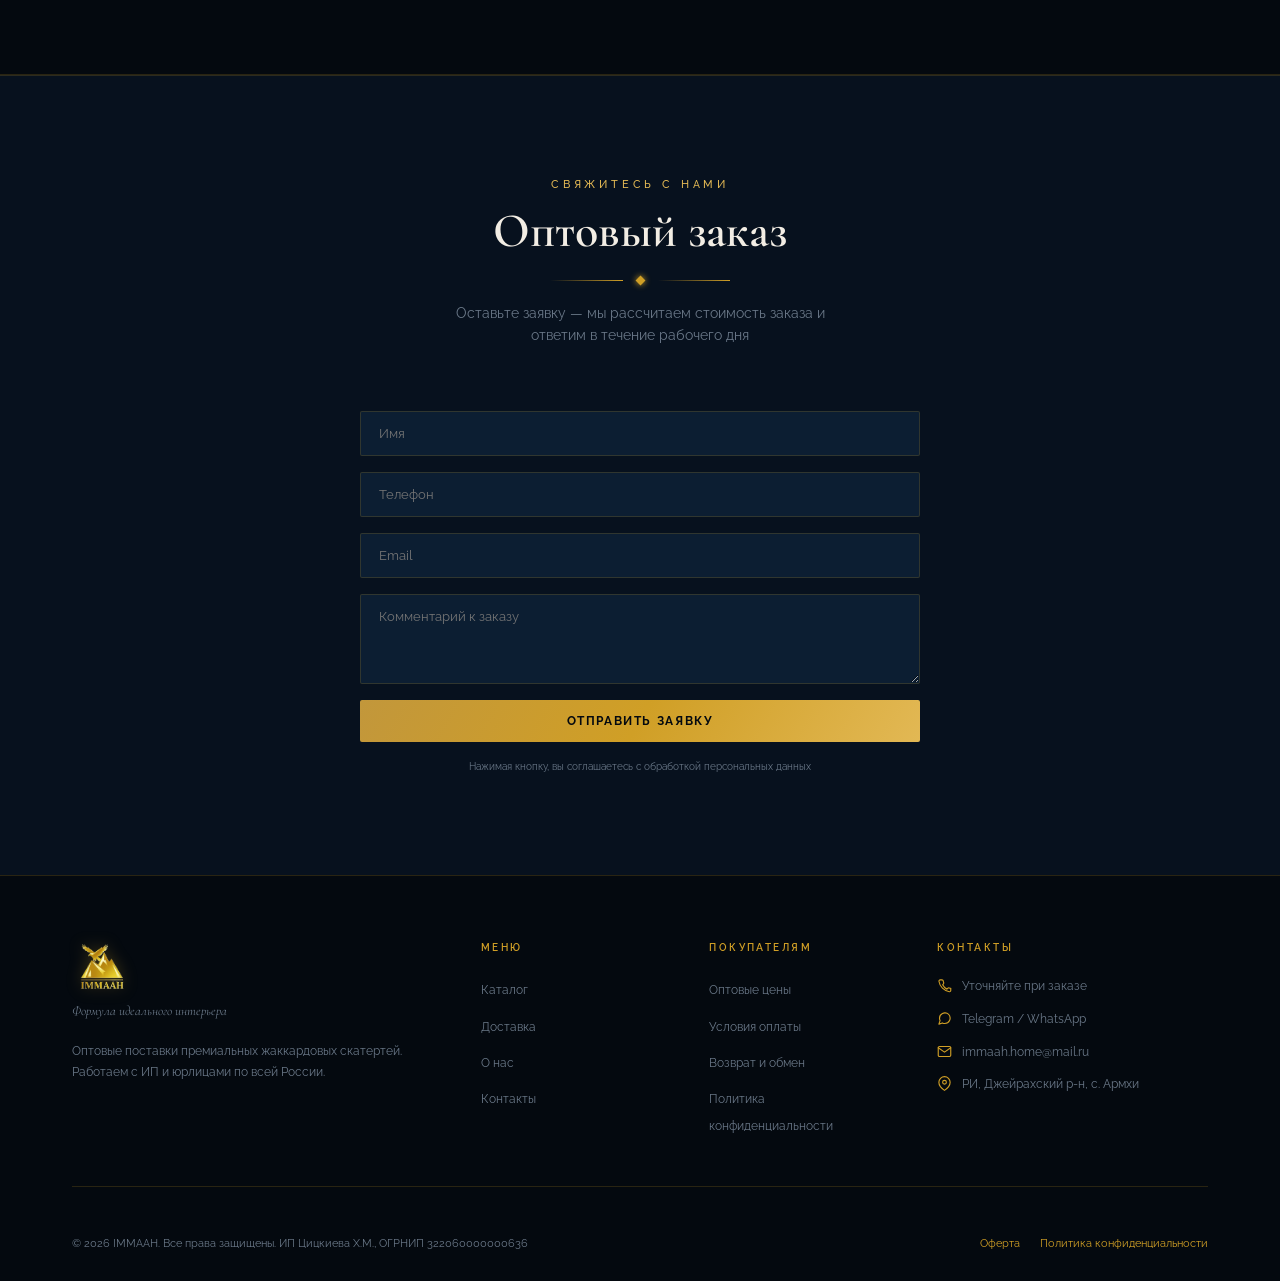
==== commit 7e7a5ea8: "Add files via upload" ====
--- a/index.html
+++ b/index.html
@@ -1,4 +1,4 @@
-<!DOCTYPE html>
+﻿<!DOCTYPE html>
 <html lang="ru">
 <head>
   <meta charset="UTF-8">
@@ -25,18 +25,22 @@
 
     <!-- Nav -->
     <nav class="h-nav">
-      <a href="#catalog">Каталог</a>
-      <a href="#delivery">Доставка</a>
-      <a href="#about">О нас</a>
-      <a href="#contacts">Контакты</a>
+      <a href="catalog.html">Каталог</a>
+      <a href="delivery.html">Доставка</a>
+      <a href="returns.html">Возврат и обмен</a>
+      <a href="about.html">О нас</a>
+      <a href="contacts.html">Контакты</a>
     </nav>
 
-    <!-- CTA -->
-    <div class="header-cta-wrap">
-      <a href="#catalog" class="btn btn-gold" style="padding:10px 24px;font-size:.65rem;">
-        Оптовый заказ
+    <!-- Cart + CTA -->
+    <a href="cart.html" class="h-cart" title="Корзина">
+        <svg viewBox="0 0 24 24" fill="none" stroke="currentColor" stroke-width="1.8" stroke-linecap="round" stroke-linejoin="round">
+          <path d="M6 2L3 6v14a2 2 0 002 2h14a2 2 0 002-2V6l-3-4z"/>
+          <line x1="3" y1="6" x2="21" y2="6"/>
+          <path d="M16 10a4 4 0 01-8 0"/>
+        </svg>
+        <span class="h-cart-badge">0</span>
       </a>
-    </div>
 
   </div>
 </header>
@@ -80,7 +84,7 @@
 
     <!-- Ornate frame + brand name -->
     <div class="hero-ornament">
-      <img src="img/hero-bg-2-no-text-v2.png" class="hero-ornament-img" alt="">
+      <img src="img/new-hero-bg-2-png.png" class="hero-ornament-img" alt="">
       <h1 class="hero-brand shimmer">IMMAAH</h1>
     </div>
 
@@ -169,9 +173,8 @@
     </div>
 
     <div class="products-grid">
-
       <!-- SK-1 -->
-      <div class="card fade" data-delay="1">
+      <div class="card fade" data-id="SK-1" data-delay="1">
         <div class="card-img">
           <img src="img/products/1.jpg" alt="Скатерть белая вензель SK-1" loading="lazy">
           <span class="card-label">SK-1</span>
@@ -184,16 +187,14 @@
             <span class="swatch" style="background:#F5F0E8" title="Белый"></span>
           </div>
           <div class="card-footer">
-            <div class="card-price">
-              <em>от</em><strong>600</strong><sup> ₽/шт</sup>
-            </div>
-            <a href="#contacts" class="card-cta">Подробнее</a>
+            <div class="card-price"><em>от</em><strong>600</strong><sup> ₽/шт</sup></div>
+            <button class="btn-buy">В корзину</button>
           </div>
         </div>
       </div>
 
       <!-- SK-2 -->
-      <div class="card fade" data-delay="2">
+      <div class="card fade" data-id="SK-2" data-delay="2">
         <div class="card-img">
           <img src="img/products/3.jpg" alt="Скатерть ваниль вензель SK-2" loading="lazy">
           <span class="card-label">SK-2</span>
@@ -207,16 +208,14 @@
             <span class="swatch" style="background:#EDE0B5" title="Сливочный"></span>
           </div>
           <div class="card-footer">
-            <div class="card-price">
-              <em>от</em><strong>600</strong><sup> ₽/шт</sup>
-            </div>
-            <a href="#contacts" class="card-cta">Подробнее</a>
+            <div class="card-price"><em>от</em><strong>600</strong><sup> ₽/шт</sup></div>
+            <button class="btn-buy">В корзину</button>
           </div>
         </div>
       </div>
 
       <!-- SK-3 -->
-      <div class="card fade" data-delay="3">
+      <div class="card fade" data-id="SK-3" data-delay="3">
         <div class="card-img">
           <img src="img/products/2.jpg" alt="Скатерть бежево-розовая вензель SK-3" loading="lazy">
           <span class="card-label">SK-3</span>
@@ -230,16 +229,14 @@
             <span class="swatch" style="background:#D4A8A0" title="Бежево-розовый"></span>
           </div>
           <div class="card-footer">
-            <div class="card-price">
-              <em>от</em><strong>600</strong><sup> ₽/шт</sup>
-            </div>
-            <a href="#contacts" class="card-cta">Подробнее</a>
+            <div class="card-price"><em>от</em><strong>600</strong><sup> ₽/шт</sup></div>
+            <button class="btn-buy">В корзину</button>
           </div>
         </div>
       </div>
 
       <!-- SK-4 -->
-      <div class="card fade" data-delay="1">
+      <div class="card fade" data-id="SK-4" data-delay="1">
         <div class="card-img">
           <img src="img/products/6.jpg" alt="Скатерть капучино вензель SK-4" loading="lazy">
           <span class="card-label">SK-4</span>
@@ -252,16 +249,14 @@
             <span class="swatch" style="background:#C0956A" title="Капучино"></span>
           </div>
           <div class="card-footer">
-            <div class="card-price">
-              <em>от</em><strong>600</strong><sup> ₽/шт</sup>
-            </div>
-            <a href="#contacts" class="card-cta">Подробнее</a>
+            <div class="card-price"><em>от</em><strong>600</strong><sup> ₽/шт</sup></div>
+            <button class="btn-buy">В корзину</button>
           </div>
         </div>
       </div>
 
       <!-- SK-5 -->
-      <div class="card fade" data-delay="2">
+      <div class="card fade" data-id="SK-5" data-delay="2">
         <div class="card-img">
           <img src="img/products/4.jpg" alt="Скатерть белая цветочек SK-5" loading="lazy">
           <span class="card-label">SK-5</span>
@@ -274,16 +269,14 @@
             <span class="swatch" style="background:#F5F0E8" title="Белый"></span>
           </div>
           <div class="card-footer">
-            <div class="card-price">
-              <em>от</em><strong>600</strong><sup> ₽/шт</sup>
-            </div>
-            <a href="#contacts" class="card-cta">Подробнее</a>
+            <div class="card-price"><em>от</em><strong>600</strong><sup> ₽/шт</sup></div>
+            <button class="btn-buy">В корзину</button>
           </div>
         </div>
       </div>
 
       <!-- SK-6 -->
-      <div class="card fade" data-delay="3">
+      <div class="card fade" data-id="SK-6" data-delay="3">
         <div class="card-img">
           <img src="img/products/5.jpg" alt="Скатерть кремовая цветочек SK-6" loading="lazy">
           <span class="card-label">SK-6</span>
@@ -297,10 +290,8 @@
             <span class="swatch" style="background:#EDE0B5" title="Сливочный"></span>
           </div>
           <div class="card-footer">
-            <div class="card-price">
-              <em>от</em><strong>600</strong><sup> ₽/шт</sup>
-            </div>
-            <a href="#contacts" class="card-cta">Подробнее</a>
+            <div class="card-price"><em>от</em><strong>600</strong><sup> ₽/шт</sup></div>
+            <button class="btn-buy">В корзину</button>
           </div>
         </div>
       </div>
@@ -308,7 +299,7 @@
     </div><!-- /products-grid -->
 
     <div class="catalog-more fade">
-      <a href="#contacts" class="btn btn-ghost">Смотреть все 11 товаров</a>
+      <a href="catalog.html" class="btn btn-ghost">Смотреть все 11 товаров</a>
     </div>
 
   </div>
@@ -638,5 +629,20 @@
 </footer>
 
 <script src="js/main.js"></script>
+<script>
+// Card click → product page (but not if clicking the buy button)
+document.querySelectorAll('.card[data-id]').forEach(card => {
+  card.style.cursor = 'pointer';
+  card.addEventListener('click', e => {
+    if (e.target.closest('.btn-buy')) return;
+    location.href = 'product.html?id=' + card.dataset.id;
+  });
+});
+</script>
 </body>
 </html>
+
+
+
+
+
--- a/css/style.css
+++ b/css/style.css
@@ -199,6 +199,111 @@
   padding: 0 40px;
 }
 
+/* Cart icon */
+.h-cart {
+  position: relative;
+  display: flex;
+  align-items: center;
+  justify-content: center;
+  width: 40px;
+  height: 40px;
+  cursor: pointer;
+  color: var(--text-mid);
+  transition: color .25s;
+  flex-shrink: 0;
+}
+.h-cart:hover { color: var(--gold-4); }
+.h-cart svg { width: 22px; height: 22px; }
+
+.h-cart-badge {
+  position: absolute;
+  top: 2px; right: 2px;
+  min-width: 17px; height: 17px;
+  background: linear-gradient(135deg, var(--gold-2), var(--gold-3));
+  color: var(--bg-deep);
+  font-size: .58rem;
+  font-weight: 700;
+  font-family: 'Raleway', sans-serif;
+  border-radius: 9px;
+  display: flex;
+  align-items: center;
+  justify-content: center;
+  padding: 0 4px;
+  opacity: 0;
+  transform: scale(0);
+  transition: opacity .25s var(--ease), transform .25s var(--ease);
+  pointer-events: none;
+}
+.h-cart-badge.show {
+  opacity: 1;
+  transform: scale(1);
+}
+
+/* Bounce animation on add to cart */
+.h-cart.bounce {
+  animation: cartBounce .55s var(--ease);
+}
+@keyframes cartBounce {
+  0%   { transform: scale(1)   translateY(0); }
+  25%  { transform: scale(1.3) translateY(-6px); }
+  50%  { transform: scale(.9)  translateY(3px); }
+  75%  { transform: scale(1.1) translateY(-2px); }
+  100% { transform: scale(1)   translateY(0); }
+}
+.h-cart-badge.pop {
+  animation: badgePop .35s var(--ease);
+}
+@keyframes badgePop {
+  0%   { transform: scale(1); }
+  45%  { transform: scale(1.55); }
+  100% { transform: scale(1); }
+}
+
+/* Flying dot to cart */
+.cart-fly-dot {
+  position: fixed;
+  width: 10px; height: 10px;
+  background: var(--gold-3);
+  border-radius: 50%;
+  pointer-events: none;
+  z-index: 9999;
+  box-shadow: 0 0 8px rgba(226,184,84,.8);
+  transform: translate(-50%, -50%);
+}
+
+/* Buy button on cards */
+.btn-buy {
+  padding: 9px 18px;
+  font-size: .62rem;
+  letter-spacing: .1em;
+  text-transform: uppercase;
+  font-family: 'Raleway', sans-serif;
+  font-weight: 600;
+  background: linear-gradient(120deg, var(--gold-1), var(--gold-2), var(--gold-3));
+  color: var(--bg-deep);
+  border: none;
+  border-radius: 1px;
+  cursor: pointer;
+  transition: all .25s var(--ease);
+  position: relative;
+  overflow: hidden;
+  flex-shrink: 0;
+}
+.btn-buy::after {
+  content: '';
+  position: absolute;
+  inset: 0;
+  background: linear-gradient(90deg, transparent, rgba(255,255,255,.15), transparent);
+  transform: translateX(-100%);
+  transition: transform .4s var(--ease);
+}
+.btn-buy:hover::after { transform: translateX(100%); }
+.btn-buy:hover {
+  box-shadow: 0 0 18px rgba(210,159,38,.4);
+  transform: translateY(-1px);
+}
+.btn-buy:active { transform: scale(.97); }
+
 /* Logo */
 .h-logo {
   display: flex;
@@ -279,15 +384,16 @@
 /* Ornate gold frame wrapping brand name */
 .hero-ornament {
   position: relative;
-  width: 600px;
-  max-width: 92vw;
+  width: min(640px, 88vw);
   margin: 0 auto 4px;
 }
 .hero-ornament-img {
   width: 100%;
+  max-height: 34vh;
+  object-fit: contain;
   display: block;
   pointer-events: none;
-  filter: drop-shadow(0 2px 10px rgba(210,159,38,.2));
+  filter: drop-shadow(0 0 16px rgba(210,159,38,.3));
 }
 
 /* Боковые вигнеты */
@@ -401,10 +507,11 @@
   display: flex;
   align-items: center;
   justify-content: center;
-  font-size: clamp(2.6rem, 7vw, 5.2rem);
+  padding-top: 22px;
+  font-size: clamp(1.8rem, 4vw, 3.4rem);
   font-weight: 700;
-  letter-spacing: .35em;
-  padding-left: .35em; /* offset for letter-spacing */
+  letter-spacing: .28em;
+  text-indent: .28em;
   line-height: 1;
   margin: 0;
 }
@@ -606,21 +713,23 @@
 /* Card image area */
 .card-img {
   width: 100%;
-  aspect-ratio: 4/3;
+  aspect-ratio: 3/4;
   position: relative;
   overflow: hidden;
-  background: var(--bg-card);
+  background: var(--bg-mid);
+  display: flex;
+  align-items: center;
+  justify-content: center;
 }
 
 .card-img img {
   width: 100%;
   height: 100%;
-  object-fit: cover;
-  object-position: center 28%;
+  object-fit: contain;
   display: block;
   transition: transform .55s var(--ease);
 }
-.card:hover .card-img img { transform: scale(1.05); }
+.card:hover .card-img img { transform: scale(1.04); }
 
 .card-label {
   position: absolute;
@@ -975,6 +1084,464 @@
   .footer-grid { grid-template-columns: 1fr 1fr; gap: 36px; }
 }
 
+/* ═══════════════════════════════════════════════════════════════
+   PAGE HERO — inner pages
+═══════════════════════════════════════════════════════════════ */
+.page-hero {
+  height: 46vh;
+  min-height: 260px;
+  display: flex;
+  align-items: center;
+  justify-content: center;
+  text-align: center;
+  padding: 40px 24px 36px;
+  position: relative;
+  overflow: hidden;
+  background-image:
+    linear-gradient(rgba(4,9,18,.80), rgba(4,9,18,.80)),
+    url('../img/hero-bg-v2.jpg');
+  background-size: cover;
+  background-position: center;
+}
+.ph-content { position: relative; z-index: 1; }
+.ph-title {
+  font-size: clamp(2rem, 4.5vw, 3.5rem);
+  font-weight: 700;
+  letter-spacing: .12em;
+  line-height: 1.1;
+  margin-bottom: 4px;
+}
+
+/* Active nav */
+.h-nav a.active { color: var(--gold-4); }
+.h-nav a.active::after { transform: scaleX(1); }
+
+/* Page entrance */
+.page-hero, main { animation: pageEnter .55s var(--ease) both; }
+@keyframes pageEnter {
+  from { opacity: 0; transform: translateY(14px); }
+  to   { opacity: 1; transform: translateY(0); }
+}
+
+/* ═══════════════════════════════════════════════════════════════
+   FILTER BAR — catalog
+═══════════════════════════════════════════════════════════════ */
+.filter-bar {
+  display: flex;
+  gap: 8px;
+  justify-content: center;
+  flex-wrap: wrap;
+  margin-bottom: 48px;
+}
+.filter-btn {
+  padding: 9px 26px;
+  font-family: 'Raleway', sans-serif;
+  font-size: .68rem;
+  font-weight: 500;
+  letter-spacing: .14em;
+  text-transform: uppercase;
+  border: 1px solid var(--b-dim);
+  background: transparent;
+  color: var(--text-low);
+  border-radius: 2px;
+  cursor: pointer;
+  transition: all .25s var(--ease);
+  position: relative;
+  overflow: hidden;
+}
+.filter-btn::after {
+  content: '';
+  position: absolute;
+  bottom: 0; left: 0; right: 0;
+  height: 2px;
+  background: linear-gradient(90deg, var(--gold-1), var(--gold-3));
+  transform: scaleX(0);
+  transform-origin: left;
+  transition: transform .3s var(--ease);
+}
+.filter-btn.active,
+.filter-btn:hover { color: var(--gold-4); border-color: var(--b-mid); }
+.filter-btn.active::after { transform: scaleX(1); }
+.card.hidden { display: none; }
+
+/* ═══════════════════════════════════════════════════════════════
+   PRICE TABLE — catalog
+═══════════════════════════════════════════════════════════════ */
+.price-section {
+  padding: 80px 0;
+  background: linear-gradient(180deg, var(--bg-main) 0%, var(--bg-deep) 100%);
+  border-top: 1px solid var(--b-dim);
+}
+.price-table {
+  width: 100%;
+  border-collapse: collapse;
+  margin-top: 36px;
+  overflow-x: auto;
+}
+.price-table th {
+  font-size: .65rem;
+  font-weight: 600;
+  letter-spacing: .18em;
+  text-transform: uppercase;
+  color: var(--gold-3);
+  padding: 14px 18px;
+  background: rgba(210,159,38,.06);
+  border: 1px solid var(--b-dim);
+  text-align: center;
+  white-space: nowrap;
+}
+.price-table td {
+  font-size: .8rem;
+  color: var(--text-mid);
+  padding: 11px 18px;
+  border: 1px solid var(--b-dim);
+  text-align: center;
+  white-space: nowrap;
+}
+.price-table tr:nth-child(even) td { background: rgba(255,255,255,.018); }
+.price-table .td-name { text-align: left; color: var(--text-hi); font-weight: 500; min-width: 220px; }
+
+/* ═══════════════════════════════════════════════════════════════
+   PROCESS STEPS — delivery
+═══════════════════════════════════════════════════════════════ */
+.process { padding: 90px 0; background: var(--bg-main); }
+.process-steps {
+  display: grid;
+  grid-template-columns: repeat(4,1fr);
+  gap: 0;
+  position: relative;
+  margin-top: 56px;
+}
+.process-steps::before {
+  content: '';
+  position: absolute;
+  top: 31px; left: 12.5%; right: 12.5%;
+  height: 1px;
+  background: linear-gradient(90deg, transparent, var(--b-mid) 20%, var(--b-mid) 80%, transparent);
+  z-index: 0;
+}
+.process-step { text-align: center; padding: 0 20px; position: relative; z-index: 1; }
+.step-num {
+  width: 62px; height: 62px;
+  margin: 0 auto 20px;
+  border: 1px solid var(--b-mid);
+  border-radius: 50%;
+  display: flex;
+  align-items: center;
+  justify-content: center;
+  background: var(--bg-deep);
+  font-family: 'Cormorant Garamond', serif;
+  font-size: 1.35rem;
+  font-weight: 700;
+  color: var(--gold-3);
+  transition: all .35s var(--ease);
+}
+.process-step:hover .step-num {
+  border-color: var(--gold-3);
+  box-shadow: 0 0 20px rgba(210,159,38,.25);
+  color: var(--gold-5);
+}
+.step-title {
+  font-family: 'Cormorant Garamond', serif;
+  font-size: 1.05rem;
+  font-weight: 600;
+  color: var(--gold-4);
+  margin-bottom: 8px;
+}
+.step-desc { font-size: .76rem; color: var(--text-low); line-height: 1.75; }
+
+/* ═══════════════════════════════════════════════════════════════
+   FAQ ACCORDION — delivery
+═══════════════════════════════════════════════════════════════ */
+.faq-section {
+  padding: 90px 0;
+  background: var(--bg-deep);
+  border-top: 1px solid var(--b-dim);
+  border-bottom: 1px solid var(--b-dim);
+}
+.faq-list { max-width: 800px; margin: 48px auto 0; }
+.faq-item { border-bottom: 1px solid var(--b-dim); }
+.faq-item:first-child { border-top: 1px solid var(--b-dim); }
+.faq-q {
+  display: flex;
+  align-items: center;
+  justify-content: space-between;
+  padding: 20px 0;
+  cursor: pointer;
+  gap: 16px;
+  user-select: none;
+  transition: color .2s;
+}
+.faq-q:hover { color: var(--gold-4); }
+.faq-item.open .faq-q { color: var(--gold-3); }
+.faq-q-text {
+  font-family: 'Cormorant Garamond', serif;
+  font-size: 1.05rem;
+  font-weight: 600;
+  line-height: 1.3;
+}
+.faq-icon {
+  width: 22px; height: 22px;
+  flex-shrink: 0;
+  border: 1px solid var(--b-mid);
+  border-radius: 50%;
+  display: flex;
+  align-items: center;
+  justify-content: center;
+  color: var(--gold-2);
+  transition: all .3s var(--ease);
+  font-size: 1rem;
+  line-height: 1;
+}
+.faq-item.open .faq-icon {
+  transform: rotate(45deg);
+  border-color: var(--gold-3);
+  background: rgba(210,159,38,.08);
+}
+.faq-a {
+  max-height: 0;
+  overflow: hidden;
+  transition: max-height .45s var(--ease);
+}
+.faq-item.open .faq-a { max-height: 300px; }
+.faq-a-inner {
+  padding-bottom: 20px;
+  font-size: .84rem;
+  color: var(--text-mid);
+  line-height: 1.9;
+}
+
+/* ═══════════════════════════════════════════════════════════════
+   STATS COUNT-UP — about
+═══════════════════════════════════════════════════════════════ */
+.stats-section {
+  padding: 90px 0;
+  background: linear-gradient(180deg, var(--bg-deep) 0%, var(--bg-main) 100%);
+  border-top: 1px solid var(--b-dim);
+  border-bottom: 1px solid var(--b-dim);
+}
+.stats-grid {
+  display: grid;
+  grid-template-columns: repeat(4,1fr);
+  gap: 1px;
+  background: var(--b-dim);
+  margin-top: 56px;
+}
+.stat-block {
+  background: var(--bg-deep);
+  padding: 44px 24px;
+  text-align: center;
+  transition: background .25s;
+}
+.stat-block:hover { background: var(--bg-card); }
+.stat-num {
+  font-family: 'Cormorant Garamond', serif;
+  font-size: 3rem;
+  font-weight: 700;
+  line-height: 1;
+  margin-bottom: 10px;
+}
+.stat-label {
+  font-size: .68rem;
+  font-weight: 500;
+  letter-spacing: .18em;
+  text-transform: uppercase;
+  color: var(--text-low);
+}
+
+/* ═══════════════════════════════════════════════════════════════
+   BRAND VALUES — about
+═══════════════════════════════════════════════════════════════ */
+.values-section { padding: 90px 0; background: var(--bg-main); }
+.values-grid {
+  display: grid;
+  grid-template-columns: repeat(2,1fr);
+  gap: 22px;
+  margin-top: 56px;
+}
+.value-card {
+  background: var(--bg-card);
+  border: 1px solid var(--b-dim);
+  padding: 38px 34px;
+  border-radius: 2px;
+  transition: all .35s var(--ease);
+  position: relative;
+  overflow: hidden;
+}
+.value-card::before {
+  content: '';
+  position: absolute;
+  top: 0; left: 0;
+  width: 3px; height: 100%;
+  background: linear-gradient(to bottom, transparent, var(--gold-2), transparent);
+  transform: scaleY(0);
+  transition: transform .4s var(--ease);
+}
+.value-card:hover {
+  border-color: var(--b-mid);
+  box-shadow: 0 8px 32px rgba(210,159,38,.08);
+  transform: translateX(4px);
+}
+.value-card:hover::before { transform: scaleY(1); }
+.value-icon { width: 44px; height: 44px; color: var(--gold-2); margin-bottom: 18px; }
+.value-title {
+  font-family: 'Cormorant Garamond', serif;
+  font-size: 1.2rem;
+  font-weight: 600;
+  color: var(--gold-4);
+  margin-bottom: 12px;
+}
+.value-desc { font-size: .82rem; color: var(--text-mid); line-height: 1.85; }
+
+/* ═══════════════════════════════════════════════════════════════
+   CONTACTS PAGE
+═══════════════════════════════════════════════════════════════ */
+.contacts-section { padding: 90px 0; }
+.contacts-grid {
+  display: grid;
+  grid-template-columns: 1fr 1fr;
+  gap: 64px;
+  align-items: start;
+}
+.contacts-title {
+  font-family: 'Cormorant Garamond', serif;
+  font-size: 1.6rem;
+  font-weight: 600;
+  color: var(--gold-4);
+  margin-bottom: 24px;
+}
+.form-stack { display: flex; flex-direction: column; gap: 14px; }
+.form-stack input,
+.form-stack textarea,
+.form-stack select {
+  background: var(--bg-card);
+  border: 1px solid var(--b-dim);
+  color: var(--text-hi);
+  padding: 14px 18px;
+  font-family: 'Raleway', sans-serif;
+  font-size: .82rem;
+  border-radius: 2px;
+  outline: none;
+  transition: border-color .25s;
+  width: 100%;
+}
+.form-stack input:focus,
+.form-stack textarea:focus { border-color: var(--b-mid); }
+.form-stack input::placeholder,
+.form-stack textarea::placeholder { color: var(--text-low); }
+.form-stack textarea { resize: vertical; }
+.contact-methods { display: flex; flex-direction: column; gap: 14px; margin-bottom: 36px; }
+.contact-method {
+  display: flex;
+  align-items: flex-start;
+  gap: 16px;
+  padding: 18px 20px;
+  border: 1px solid var(--b-dim);
+  border-radius: 2px;
+  transition: all .25s var(--ease);
+}
+.contact-method:hover {
+  border-color: var(--b-mid);
+  background: rgba(210,159,38,.04);
+}
+.cm-icon {
+  width: 38px; height: 38px;
+  flex-shrink: 0;
+  background: rgba(210,159,38,.1);
+  border-radius: 50%;
+  display: flex;
+  align-items: center;
+  justify-content: center;
+  color: var(--gold-2);
+}
+.cm-icon svg { width: 17px; height: 17px; }
+.cm-label {
+  font-size: .58rem;
+  font-weight: 600;
+  letter-spacing: .18em;
+  text-transform: uppercase;
+  color: var(--text-low);
+  margin-bottom: 4px;
+}
+.cm-value { font-size: .86rem; color: var(--text-hi); line-height: 1.5; }
+.req-title {
+  font-size: .62rem;
+  font-weight: 600;
+  letter-spacing: .25em;
+  text-transform: uppercase;
+  color: var(--gold-2);
+  margin-bottom: 14px;
+}
+.req-table { width: 100%; border-collapse: collapse; }
+.req-table td {
+  padding: 9px 0;
+  font-size: .78rem;
+  border-bottom: 1px solid var(--b-dim);
+  line-height: 1.5;
+  vertical-align: top;
+}
+.req-table td:first-child { color: var(--text-low); width: 45%; padding-right: 16px; }
+.req-table td:last-child { color: var(--text-hi); }
+
+/* ═══════════════════════════════════════════════════════════════
+   MAP WITH RUNNING GOLD BORDER
+═══════════════════════════════════════════════════════════════ */
+.map-frame {
+  position: relative;
+  border: 2px solid transparent;
+  border-radius: 3px;
+  background:
+    linear-gradient(var(--bg-card), var(--bg-card)) padding-box,
+    linear-gradient(90deg,
+      var(--gold-1) 0%,
+      var(--gold-3) 20%,
+      var(--gold-5) 40%,
+      var(--gold-3) 60%,
+      var(--gold-1) 80%,
+      var(--gold-3) 100%
+    ) border-box;
+  background-size: 100% 100%, 400% 100%;
+  animation: mapBorderRun 3s linear infinite;
+  overflow: hidden;
+}
+
+@keyframes mapBorderRun {
+  0%   { background-position: 0 0, 0% 50%; }
+  100% { background-position: 0 0, 400% 50%; }
+}
+
+.map-frame iframe {
+  display: block;
+  width: 100%;
+  height: 100%;
+  border: 0;
+  filter: hue-rotate(180deg) saturate(.8) brightness(.85);
+  pointer-events: all;
+}
+
+/* Contacts 2-row layout */
+.contacts-row {
+  display: grid;
+  grid-template-columns: 1fr 1fr;
+  gap: 40px;
+  margin-bottom: 40px;
+  align-items: start;
+}
+@media (max-width: 900px) {
+  .contacts-row { grid-template-columns: 1fr; }
+}
+
+/* ═══════════════════════════════════════════════════════════════
+   RESPONSIVE — pages
+═══════════════════════════════════════════════════════════════ */
+@media (max-width: 1024px) {
+  .process-steps { grid-template-columns: repeat(2,1fr); gap: 32px; }
+  .process-steps::before { display: none; }
+  .stats-grid { grid-template-columns: repeat(2,1fr); }
+  .values-grid { grid-template-columns: 1fr; }
+  .contacts-grid { grid-template-columns: 1fr; }
+}
+
 @media (max-width: 768px) {
   .h-nav { display: none; }
   .header-cta-wrap { display: none; }
@@ -985,4 +1552,682 @@
   .hero-actions    { flex-direction: column; align-items: center; }
   .header-inner    { padding: 0 20px; }
   .emblem-ring     { width: 260px; height: 260px; }
+}
+
+/* ═══════════════════════════════════════════════════════════════
+   CART PAGE
+═══════════════════════════════════════════════════════════════ */
+.cart-section { padding: 80px 0; }
+.cart-layout {
+  display: grid;
+  grid-template-columns: 1fr 380px;
+  gap: 40px;
+  align-items: start;
+}
+.cart-empty {
+  text-align: center;
+  padding: 80px 24px;
+  grid-column: 1/-1;
+}
+.cart-empty svg { width: 64px; height: 64px; color: var(--b-mid); margin: 0 auto 20px; }
+.cart-empty p { color: var(--text-low); font-size: .9rem; margin-bottom: 24px; }
+
+.cart-items { display: flex; flex-direction: column; gap: 1px; background: var(--b-dim); }
+.cart-item {
+  display: grid;
+  grid-template-columns: 100px 1fr auto;
+  gap: 20px;
+  align-items: center;
+  background: var(--bg-card);
+  padding: 16px;
+  transition: background .2s;
+}
+.cart-item:hover { background: var(--bg-card-h); }
+.cart-item-img {
+  width: 100px; height: 100px;
+  object-fit: contain;
+  background: var(--bg-mid);
+  border-radius: 1px;
+}
+.cart-item-name {
+  font-family: 'Cormorant Garamond', serif;
+  font-size: 1rem;
+  font-weight: 600;
+  color: var(--text-hi);
+  margin-bottom: 4px;
+}
+.cart-item-sub { font-size: .72rem; color: var(--text-low); line-height: 1.7; }
+.cart-item-price {
+  font-family: 'Cormorant Garamond', serif;
+  font-size: 1.1rem;
+  font-weight: 700;
+  color: var(--gold-3);
+  white-space: nowrap;
+}
+.cart-item-remove {
+  background: none;
+  border: none;
+  color: var(--text-low);
+  cursor: pointer;
+  padding: 4px;
+  transition: color .2s;
+  display: block;
+  font-size: .72rem;
+  margin-top: 6px;
+}
+.cart-item-remove:hover { color: #c04040; }
+
+.qty-control {
+  display: flex;
+  align-items: center;
+  gap: 10px;
+  margin-top: 8px;
+}
+.qty-btn {
+  width: 26px; height: 26px;
+  border: 1px solid var(--b-mid);
+  background: transparent;
+  color: var(--gold-3);
+  cursor: pointer;
+  border-radius: 1px;
+  font-size: .9rem;
+  display: flex; align-items: center; justify-content: center;
+  transition: all .2s;
+}
+.qty-btn:hover { background: rgba(210,159,38,.1); border-color: var(--gold-3); }
+.qty-num { font-size: .85rem; color: var(--text-hi); min-width: 20px; text-align: center; }
+
+.cart-summary {
+  background: var(--bg-card);
+  border: 1px solid var(--b-dim);
+  padding: 28px;
+  position: sticky;
+  top: 88px;
+}
+.cart-summary-title {
+  font-family: 'Cormorant Garamond', serif;
+  font-size: 1.3rem;
+  font-weight: 600;
+  color: var(--gold-4);
+  margin-bottom: 20px;
+}
+.summary-row {
+  display: flex;
+  justify-content: space-between;
+  font-size: .82rem;
+  color: var(--text-mid);
+  padding: 10px 0;
+  border-bottom: 1px solid var(--b-dim);
+}
+.summary-row.total {
+  font-family: 'Cormorant Garamond', serif;
+  font-size: 1.2rem;
+  font-weight: 700;
+  color: var(--text-hi);
+  border-bottom: none;
+  margin-top: 4px;
+}
+.summary-row.total span:last-child { color: var(--gold-3); }
+
+@media (max-width: 900px) {
+  .cart-layout { grid-template-columns: 1fr; }
+  .cart-summary { position: static; }
+}
+
+/* ═══════════════════════════════════════════════════════════════
+   CHECKOUT PAGE
+═══════════════════════════════════════════════════════════════ */
+.checkout-layout {
+  display: grid;
+  grid-template-columns: 1fr 400px;
+  gap: 40px;
+  align-items: start;
+}
+.checkout-block {
+  margin-bottom: 32px;
+}
+.checkout-block-title {
+  font-family: 'Cormorant Garamond', serif;
+  font-size: 1.2rem;
+  font-weight: 600;
+  color: var(--gold-4);
+  margin-bottom: 18px;
+  padding-bottom: 10px;
+  border-bottom: 1px solid var(--b-dim);
+}
+.radio-group { display: flex; flex-direction: column; gap: 10px; }
+.radio-option {
+  display: flex;
+  align-items: flex-start;
+  gap: 14px;
+  padding: 16px 18px;
+  border: 1px solid var(--b-dim);
+  border-radius: 2px;
+  cursor: pointer;
+  transition: all .22s;
+}
+.radio-option:hover,
+.radio-option.selected { border-color: var(--b-mid); background: rgba(210,159,38,.04); }
+.radio-option input[type="radio"] { margin-top: 3px; accent-color: var(--gold-2); flex-shrink: 0; }
+.radio-label { font-size: .84rem; color: var(--text-hi); line-height: 1.5; }
+.radio-sub   { font-size: .72rem; color: var(--text-low); margin-top: 2px; }
+
+.order-summary-sticky {
+  background: var(--bg-card);
+  border: 1px solid var(--b-dim);
+  padding: 28px;
+  position: sticky;
+  top: 88px;
+}
+.order-item-row {
+  display: flex;
+  justify-content: space-between;
+  align-items: flex-start;
+  gap: 12px;
+  padding: 10px 0;
+  border-bottom: 1px solid var(--b-dim);
+  font-size: .8rem;
+}
+.order-item-name { color: var(--text-mid); flex: 1; }
+.order-item-price { color: var(--gold-3); font-weight: 600; white-space: nowrap; }
+
+@media (max-width: 960px) {
+  .checkout-layout { grid-template-columns: 1fr; }
+  .order-summary-sticky { position: static; }
+}
+
+/* ═══════════════════════════════════════════════════════════════
+   LEGAL PAGES (privacy, offer)
+═══════════════════════════════════════════════════════════════ */
+.legal-section { padding: 80px 0; }
+.legal-content {
+  max-width: 860px;
+  margin: 0 auto;
+}
+.legal-content h2 {
+  font-size: 1.3rem;
+  color: var(--gold-4);
+  margin: 32px 0 12px;
+  font-weight: 600;
+}
+.legal-content p {
+  font-size: .84rem;
+  color: var(--text-mid);
+  line-height: 1.95;
+  margin-bottom: 12px;
+}
+.legal-content ul {
+  list-style: disc;
+  padding-left: 24px;
+  margin-bottom: 12px;
+}
+.legal-content ul li {
+  font-size: .84rem;
+  color: var(--text-mid);
+  line-height: 1.9;
+  margin-bottom: 6px;
+}
+.legal-updated {
+  font-size: .72rem;
+  color: var(--text-low);
+  margin-bottom: 32px;
+  letter-spacing: .04em;
+}
+
+/* ═══════════════════════════════════════════════════════════════
+   THANK YOU PAGE
+═══════════════════════════════════════════════════════════════ */
+.thankyou-section {
+  min-height: 80vh;
+  display: flex;
+  align-items: center;
+  justify-content: center;
+  text-align: center;
+  padding: 80px 24px;
+}
+.thankyou-icon {
+  width: 72px; height: 72px;
+  margin: 0 auto 24px;
+  color: var(--gold-2);
+}
+.thankyou-num {
+  font-size: .7rem;
+  letter-spacing: .2em;
+  text-transform: uppercase;
+  color: var(--text-low);
+  margin-bottom: 8px;
+}
+
+/* ═══════════════════════════════════════════════════════════════
+   SCROLL TO TOP BUTTON
+═══════════════════════════════════════════════════════════════ */
+.scroll-top {
+  position: fixed;
+  bottom: 32px;
+  right: 32px;
+  width: 48px;
+  height: 48px;
+  border-radius: 50%;
+  border: 2px solid transparent;
+  background:
+    linear-gradient(var(--bg-card), var(--bg-card)) padding-box,
+    linear-gradient(135deg, var(--gold-1), var(--gold-4), var(--gold-2)) border-box;
+  background-size: 100% 100%, 300% 100%;
+  cursor: pointer;
+  z-index: 90;
+  display: flex;
+  align-items: center;
+  justify-content: center;
+  color: var(--gold-3);
+  opacity: 0;
+  transform: translateY(16px) scale(.9);
+  transition: opacity .35s var(--ease), transform .35s var(--ease), box-shadow .25s var(--ease);
+  pointer-events: none;
+  animation: borderShimmerBtn 3s linear infinite;
+}
+@keyframes borderShimmerBtn {
+  0%   { background-position: 0 0, 0% 50%; }
+  100% { background-position: 0 0, 300% 50%; }
+}
+.scroll-top.visible {
+  opacity: 1;
+  transform: translateY(0) scale(1);
+  pointer-events: all;
+}
+.scroll-top:hover {
+  box-shadow: 0 0 20px rgba(210,159,38,.45), 0 0 40px rgba(210,159,38,.2);
+  transform: translateY(-3px) scale(1.08);
+}
+.scroll-top svg {
+  width: 18px;
+  height: 18px;
+  transition: transform .25s var(--ease);
+}
+.scroll-top:hover svg { transform: translateY(-2px); }
+
+/* ═══════════════════════════════════════════════════════════════
+   GLOBAL PARTICLES
+═══════════════════════════════════════════════════════════════ */
+.particle {
+  position: fixed;
+  border-radius: 50%;
+  pointer-events: none;
+  animation: floatUp linear infinite;
+  opacity: 0;
+  z-index: 0;
+}
+@keyframes floatUp {
+  0%   { transform: translateY(0) translateX(0); opacity: 0; }
+  10%  { opacity: .55; }
+  90%  { opacity: .12; }
+  100% { transform: translateY(-110vh) translateX(var(--tx, 0px)); opacity: 0; }
+}
+
+/* ═══════════════════════════════════════════════════════════════
+   BREADCRUMBS
+═══════════════════════════════════════════════════════════════ */
+.bc-bar {
+  margin-top: 72px; /* clear fixed header */
+  background: rgba(4,9,18,.85);
+  backdrop-filter: blur(8px);
+  border-bottom: 1px solid var(--b-dim);
+  padding: 10px 0;
+}
+.breadcrumbs {
+  display: flex;
+  align-items: center;
+  gap: 8px;
+  font-size: .7rem;
+  font-family: 'Raleway', sans-serif;
+  letter-spacing: .04em;
+  margin-bottom: 0;
+  border-bottom: none;
+  padding: 0;
+}
+.breadcrumbs a {
+  color: var(--text-low);
+  transition: color .2s;
+}
+.breadcrumbs a:hover { color: var(--gold-4); }
+.breadcrumbs .bc-sep {
+  color: var(--b-mid);
+  font-size: .65rem;
+}
+.breadcrumbs .bc-cur { color: var(--text-mid); }
+
+/* ═══════════════════════════════════════════════════════════════
+   PRODUCT PAGE
+═══════════════════════════════════════════════════════════════ */
+.product-section { padding: 48px 0 80px; }
+
+.product-layout {
+  display: grid;
+  grid-template-columns: 1fr 1fr;
+  gap: 60px;
+  align-items: start;
+}
+
+/* Gallery */
+.product-gallery { position: sticky; top: 88px; }
+.product-main-img {
+  width: 100%;
+  aspect-ratio: 3/4;
+  background: var(--bg-mid);
+  border: 1px solid var(--b-dim);
+  border-radius: 2px;
+  overflow: hidden;
+  margin-bottom: 12px;
+  transition: border-color .3s;
+}
+.product-main-img:hover { border-color: var(--b-mid); }
+.product-main-img img {
+  width: 100%;
+  height: 100%;
+  object-fit: contain;
+  transition: transform .5s var(--ease);
+}
+.product-main-img:hover img { transform: scale(1.03); }
+
+.product-thumbs {
+  display: grid;
+  grid-template-columns: repeat(4,1fr);
+  gap: 8px;
+}
+.product-thumb {
+  aspect-ratio: 1;
+  background: var(--bg-mid);
+  border: 1px solid var(--b-dim);
+  border-radius: 1px;
+  overflow: hidden;
+  cursor: pointer;
+  transition: border-color .25s;
+}
+.product-thumb.active { border-color: var(--gold-2); }
+.product-thumb:hover  { border-color: var(--b-mid); }
+.product-thumb img    { width: 100%; height: 100%; object-fit: contain; }
+
+/* Info */
+.product-article {
+  font-size: .62rem;
+  font-weight: 600;
+  letter-spacing: .2em;
+  text-transform: uppercase;
+  color: var(--text-low);
+  margin-bottom: 8px;
+}
+.product-title {
+  font-size: clamp(1.5rem,3vw,2.2rem);
+  font-weight: 700;
+  line-height: 1.2;
+  margin-bottom: 6px;
+}
+.product-price-main {
+  font-family: 'Cormorant Garamond', serif;
+  margin: 18px 0;
+}
+.product-price-main em {
+  font-style: normal;
+  font-size: .75rem;
+  color: var(--text-low);
+  margin-right: 4px;
+}
+.product-price-main strong {
+  font-size: 2.4rem;
+  font-weight: 700;
+  color: var(--gold-3);
+  line-height: 1;
+}
+.product-price-main sup {
+  font-size: .85rem;
+  color: var(--text-low);
+}
+
+.product-option-label {
+  font-size: .65rem;
+  font-weight: 600;
+  letter-spacing: .18em;
+  text-transform: uppercase;
+  color: var(--gold-2);
+  margin-bottom: 10px;
+}
+
+/* Color selector */
+.color-selector { display: flex; gap: 8px; margin-bottom: 22px; flex-wrap: wrap; }
+.color-btn {
+  width: 32px; height: 32px;
+  border-radius: 50%;
+  border: 2px solid transparent;
+  cursor: pointer;
+  transition: all .2s;
+  position: relative;
+}
+.color-btn.active,
+.color-btn:hover { border-color: var(--gold-2); }
+.color-btn .color-tip {
+  position: absolute;
+  bottom: 38px; left: 50%;
+  transform: translateX(-50%);
+  background: var(--bg-deep);
+  border: 1px solid var(--b-dim);
+  color: var(--text-mid);
+  font-size: .62rem;
+  white-space: nowrap;
+  padding: 3px 8px;
+  border-radius: 1px;
+  pointer-events: none;
+  opacity: 0;
+  transition: opacity .2s;
+}
+.color-btn:hover .color-tip { opacity: 1; }
+
+/* Size selector */
+.size-selector { display: flex; gap: 8px; flex-wrap: wrap; margin-bottom: 22px; }
+.size-btn {
+  padding: 8px 16px;
+  font-family: 'Raleway', sans-serif;
+  font-size: .72rem;
+  font-weight: 500;
+  border: 1px solid var(--b-dim);
+  background: transparent;
+  color: var(--text-mid);
+  border-radius: 1px;
+  cursor: pointer;
+  transition: all .22s;
+  white-space: nowrap;
+}
+.size-btn.active,
+.size-btn:hover { border-color: var(--gold-2); color: var(--gold-4); background: rgba(210,159,38,.06); }
+
+/* Quantity */
+.qty-row { display: flex; gap: 12px; align-items: center; margin-bottom: 22px; }
+.qty-field {
+  display: flex;
+  align-items: center;
+  border: 1px solid var(--b-dim);
+  border-radius: 1px;
+  overflow: hidden;
+}
+.qty-field button {
+  width: 36px; height: 46px;
+  background: transparent;
+  border: none;
+  color: var(--gold-2);
+  font-size: 1.2rem;
+  cursor: pointer;
+  transition: background .2s;
+}
+.qty-field button:hover { background: rgba(210,159,38,.08); }
+.qty-field input {
+  width: 52px;
+  height: 46px;
+  background: transparent;
+  border: none;
+  color: var(--text-hi);
+  font-family: 'Raleway',sans-serif;
+  font-size: .9rem;
+  text-align: center;
+  outline: none;
+  -moz-appearance: textfield;
+  appearance: textfield;
+}
+.qty-field input::-webkit-inner-spin-button,
+.qty-field input::-webkit-outer-spin-button {
+  -webkit-appearance: none;
+  appearance: none;
+  margin: 0;
+}
+
+.product-actions { display: flex; gap: 10px; margin-bottom: 28px; flex-wrap: wrap; }
+.product-actions .btn-buy { flex: 1; min-width: 150px; padding: 14px; font-size: .72rem; }
+.product-actions .btn-ghost { padding: 14px 18px; }
+
+/* Delivery badge */
+.product-delivery {
+  display: flex;
+  gap: 10px;
+  padding: 14px 16px;
+  border: 1px solid var(--b-dim);
+  border-radius: 2px;
+  margin-bottom: 24px;
+  font-size: .78rem;
+  color: var(--text-mid);
+  align-items: center;
+}
+.product-delivery svg { width: 18px; height: 18px; color: var(--gold-2); flex-shrink: 0; }
+
+/* Product tabs */
+.product-tabs { margin-top: 60px; }
+.tab-bar {
+  display: flex;
+  border-bottom: 1px solid var(--b-dim);
+  margin-bottom: 28px;
+  gap: 0;
+}
+.tab-btn {
+  padding: 12px 24px;
+  font-family: 'Raleway',sans-serif;
+  font-size: .7rem;
+  font-weight: 500;
+  letter-spacing: .12em;
+  text-transform: uppercase;
+  background: transparent;
+  border: none;
+  color: var(--text-low);
+  cursor: pointer;
+  transition: color .2s;
+  position: relative;
+}
+.tab-btn::after {
+  content: '';
+  position: absolute;
+  bottom: -1px; left: 0; right: 0;
+  height: 2px;
+  background: var(--gold-2);
+  transform: scaleX(0);
+  transition: transform .25s var(--ease);
+}
+.tab-btn.active { color: var(--gold-4); }
+.tab-btn.active::after { transform: scaleX(1); }
+.tab-btn:hover { color: var(--gold-4); }
+
+.tab-panel { display: none; }
+.tab-panel.active { display: block; animation: fadeIn .3s var(--ease); }
+@keyframes fadeIn { from { opacity: 0; transform: translateY(8px); } to { opacity: 1; transform: none; } }
+
+.spec-table { width: 100%; border-collapse: collapse; }
+.spec-table td {
+  padding: 10px 0;
+  font-size: .82rem;
+  border-bottom: 1px solid var(--b-dim);
+  line-height: 1.5;
+}
+.spec-table td:first-child { color: var(--text-low); width: 40%; padding-right: 16px; }
+.spec-table td:last-child  { color: var(--text-hi); }
+
+/* ═══════════════════════════════════════════════════════════════
+   404 PAGE
+═══════════════════════════════════════════════════════════════ */
+.page-404 {
+  min-height: 100vh;
+  display: flex;
+  align-items: center;
+  justify-content: center;
+  text-align: center;
+  position: relative;
+  overflow: hidden;
+  padding-bottom: 80px;
+  background-image:
+    linear-gradient(rgba(4,9,18,.88), rgba(4,9,18,.88)),
+    url('img/hero-bg-v2.jpg');
+  background-size: cover;
+  background-position: center;
+}
+/* Плавное затемнение снизу — плавный переход к футеру */
+.page-404::after {
+  content: '';
+  position: absolute;
+  bottom: 0; left: 0; right: 0;
+  height: 160px;
+  background: linear-gradient(to bottom, transparent, var(--bg-deep));
+  pointer-events: none;
+  z-index: 0;
+}
+.num-404 {
+  font-family: 'Cormorant Garamond', serif;
+  font-size: clamp(8rem, 20vw, 18rem);
+  font-weight: 700;
+  line-height: .9;
+  letter-spacing: .08em;
+  background: linear-gradient(90deg,
+    var(--gold-1) 0%, var(--gold-3) 22%,
+    var(--gold-5) 50%, var(--gold-3) 78%, var(--gold-1) 100%);
+  background-size: 200% auto;
+  -webkit-background-clip: text;
+  -webkit-text-fill-color: transparent;
+  background-clip: text;
+  animation: shimmer 4s linear infinite, glow404 3s ease-in-out infinite;
+  filter: drop-shadow(0 0 40px rgba(210,159,38,.25));
+}
+@keyframes glow404 {
+  0%,100% { filter: drop-shadow(0 0 30px rgba(210,159,38,.2)); }
+  50%      { filter: drop-shadow(0 0 60px rgba(210,159,38,.45)); }
+}
+.page-404-content { position: relative; z-index: 1; }
+
+/* ═══════════════════════════════════════════════════════════════
+   RETURNS PAGE
+═══════════════════════════════════════════════════════════════ */
+.returns-grid {
+  display: grid;
+  grid-template-columns: repeat(3,1fr);
+  gap: 22px;
+  margin-top: 56px;
+}
+.returns-card {
+  background: var(--bg-card);
+  border: 1px solid var(--b-dim);
+  padding: 36px 28px;
+  border-radius: 2px;
+  text-align: center;
+  transition: all .3s var(--ease);
+}
+.returns-card:hover {
+  border-color: var(--b-mid);
+  transform: translateY(-4px);
+  box-shadow: 0 8px 32px rgba(210,159,38,.08);
+}
+.returns-card-icon { width: 48px; height: 48px; color: var(--gold-2); margin: 0 auto 18px; }
+.returns-card-title {
+  font-family: 'Cormorant Garamond', serif;
+  font-size: 1.1rem;
+  font-weight: 600;
+  color: var(--gold-4);
+  margin-bottom: 10px;
+}
+.returns-card-text { font-size: .8rem; color: var(--text-low); line-height: 1.8; }
+
+@media (max-width: 768px) {
+  .product-layout { grid-template-columns: 1fr; }
+  .product-gallery { position: static; }
+  .returns-grid { grid-template-columns: 1fr; }
 }
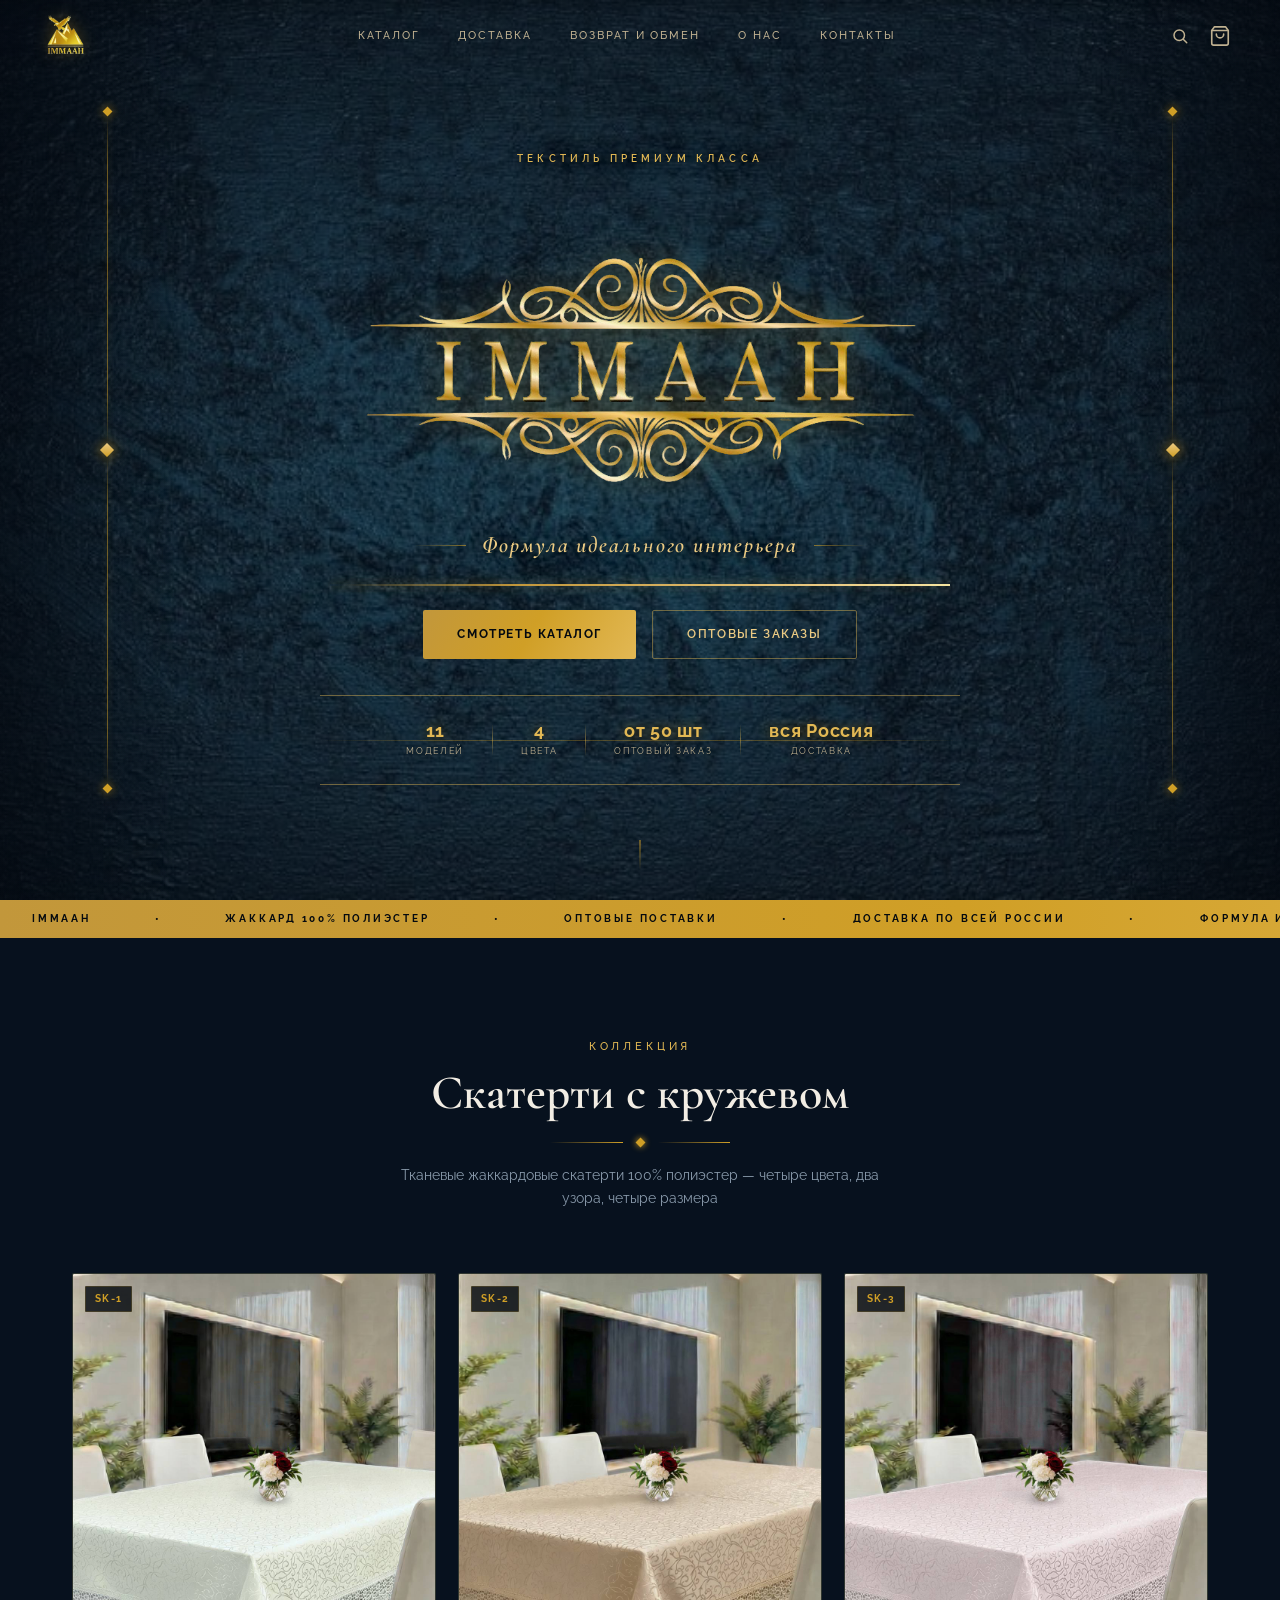
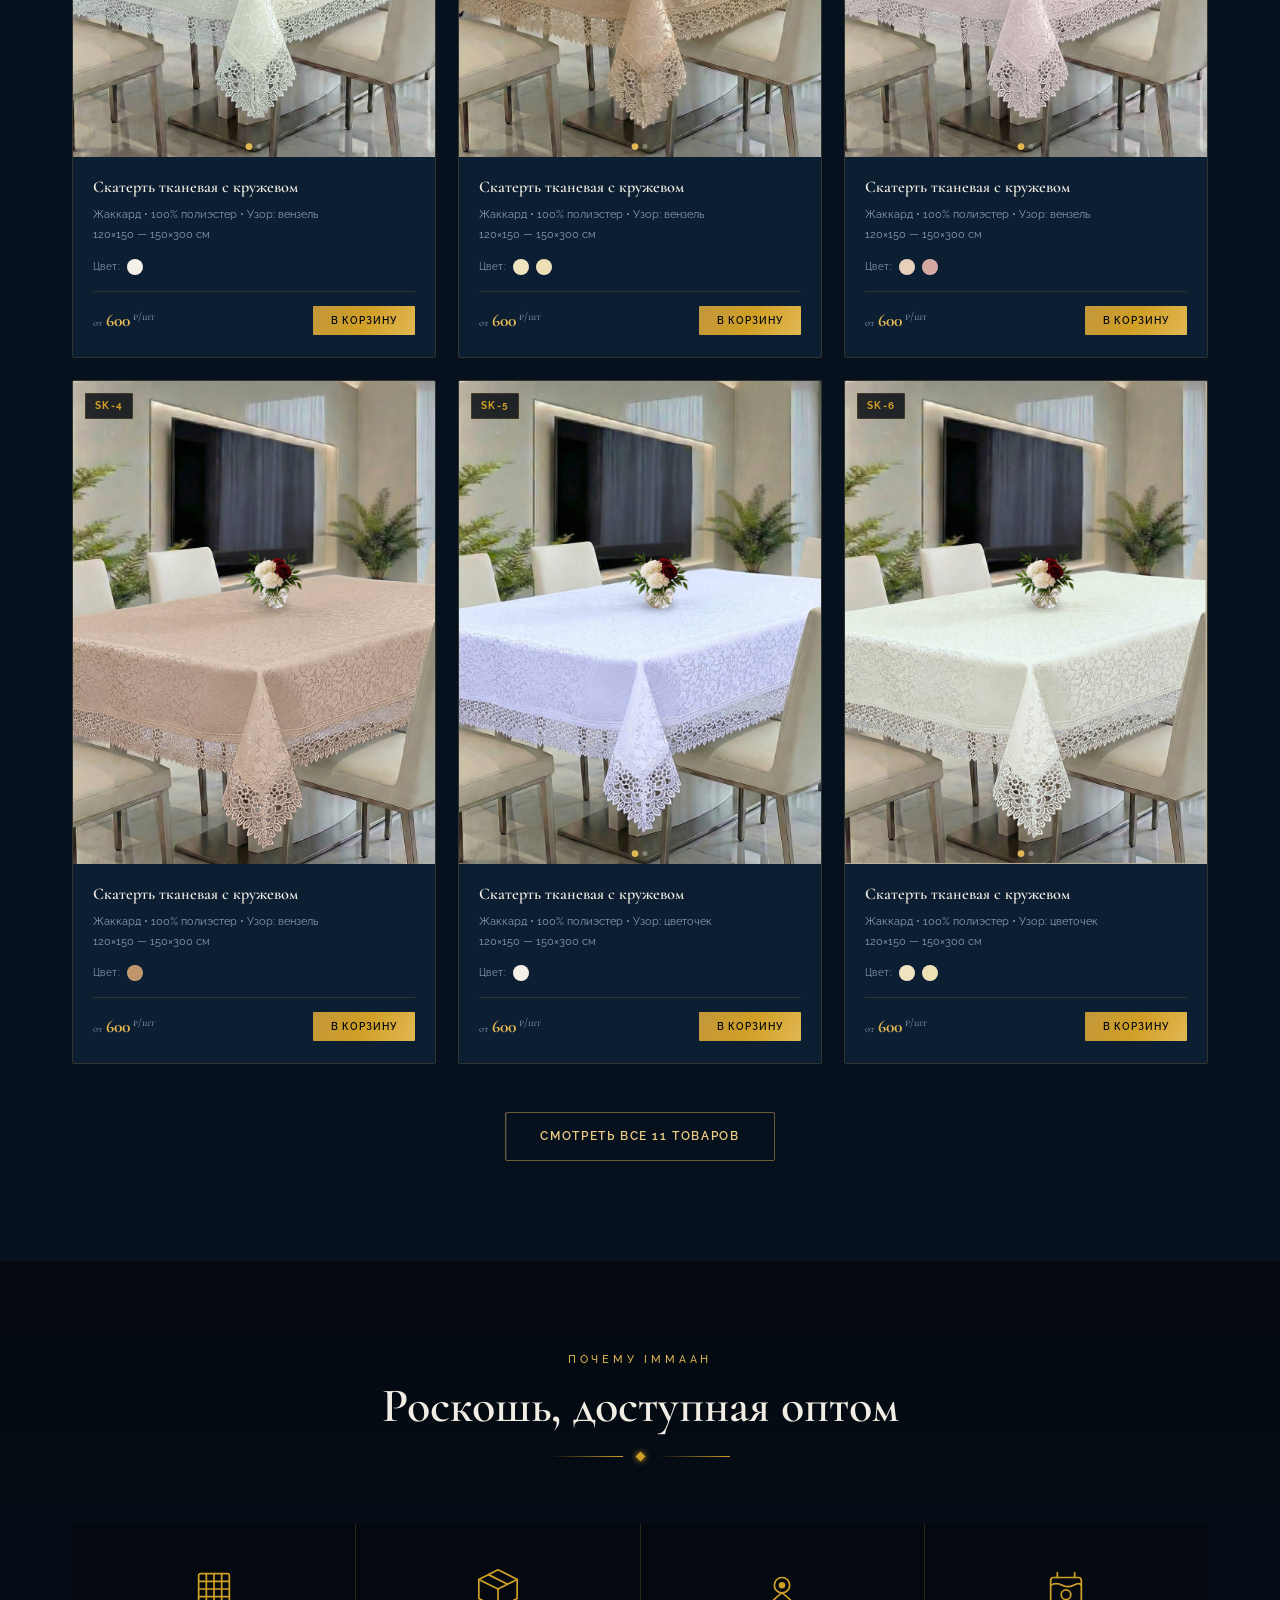
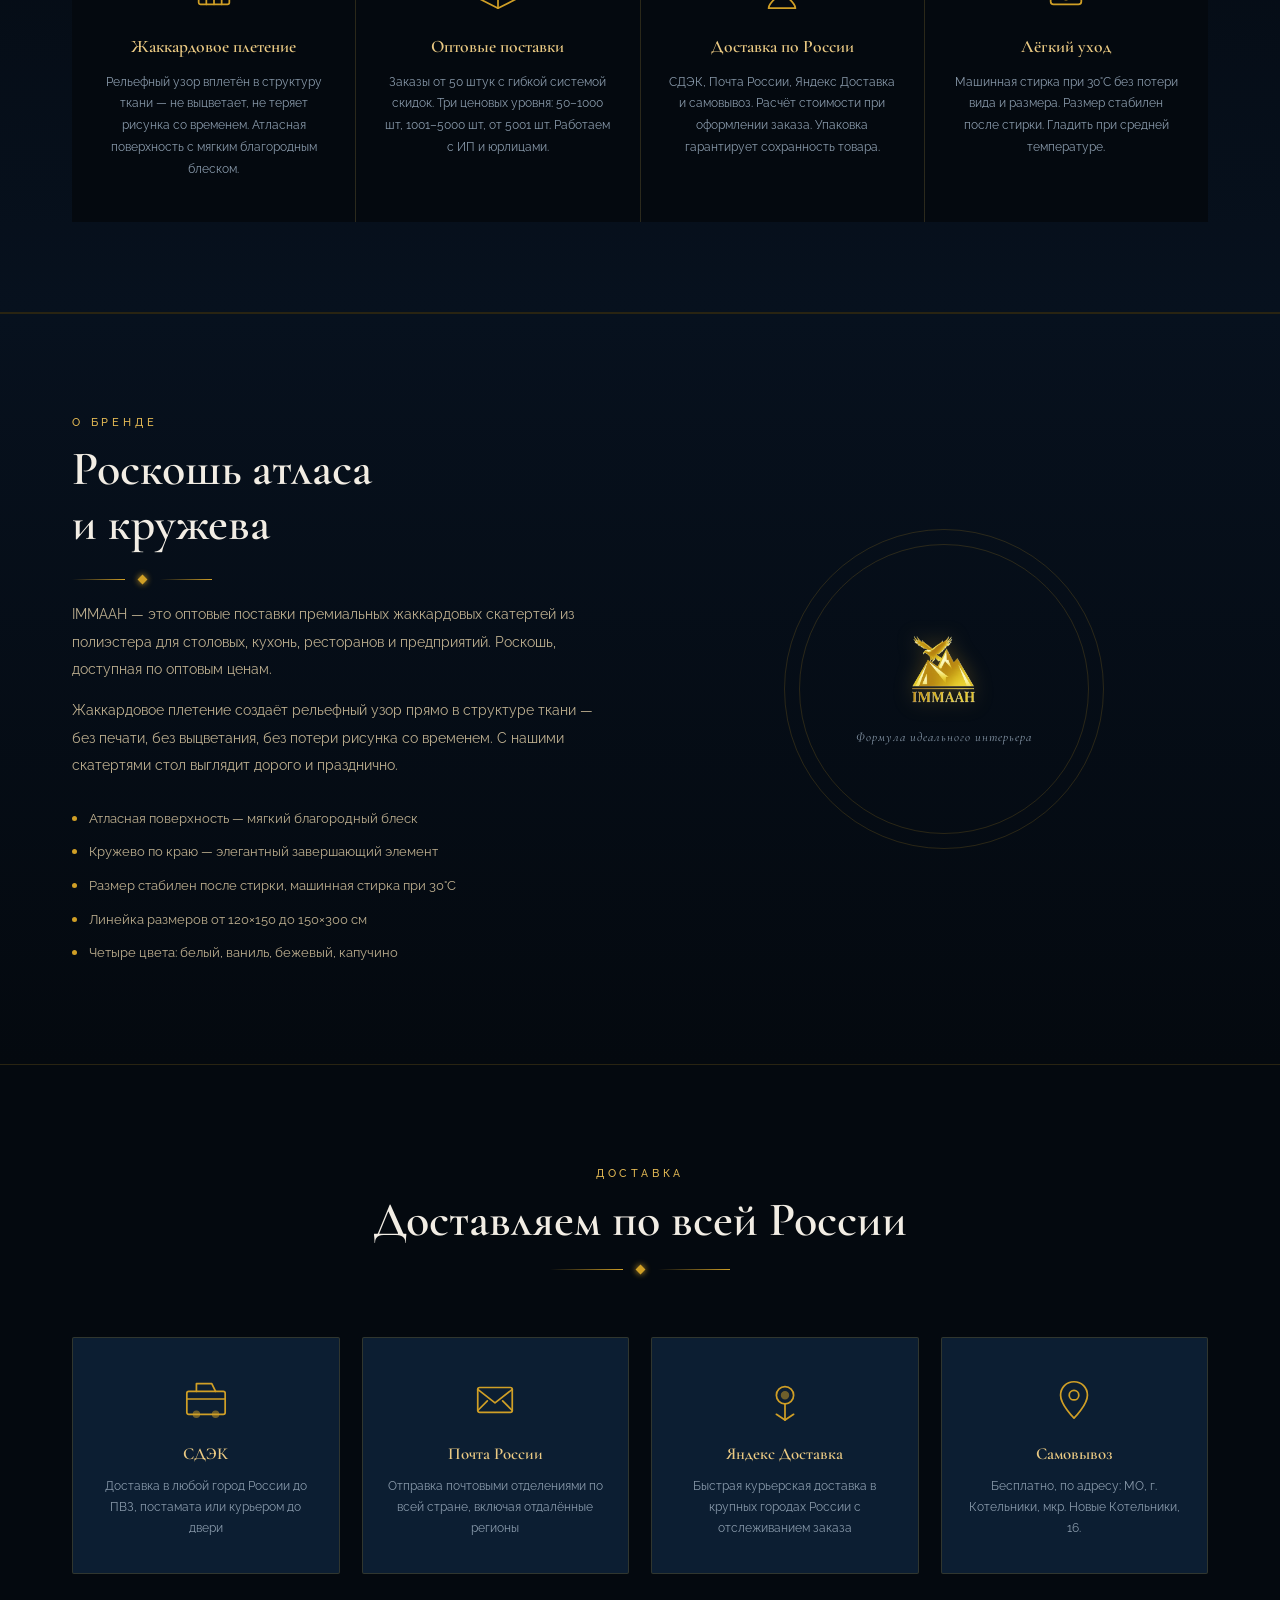
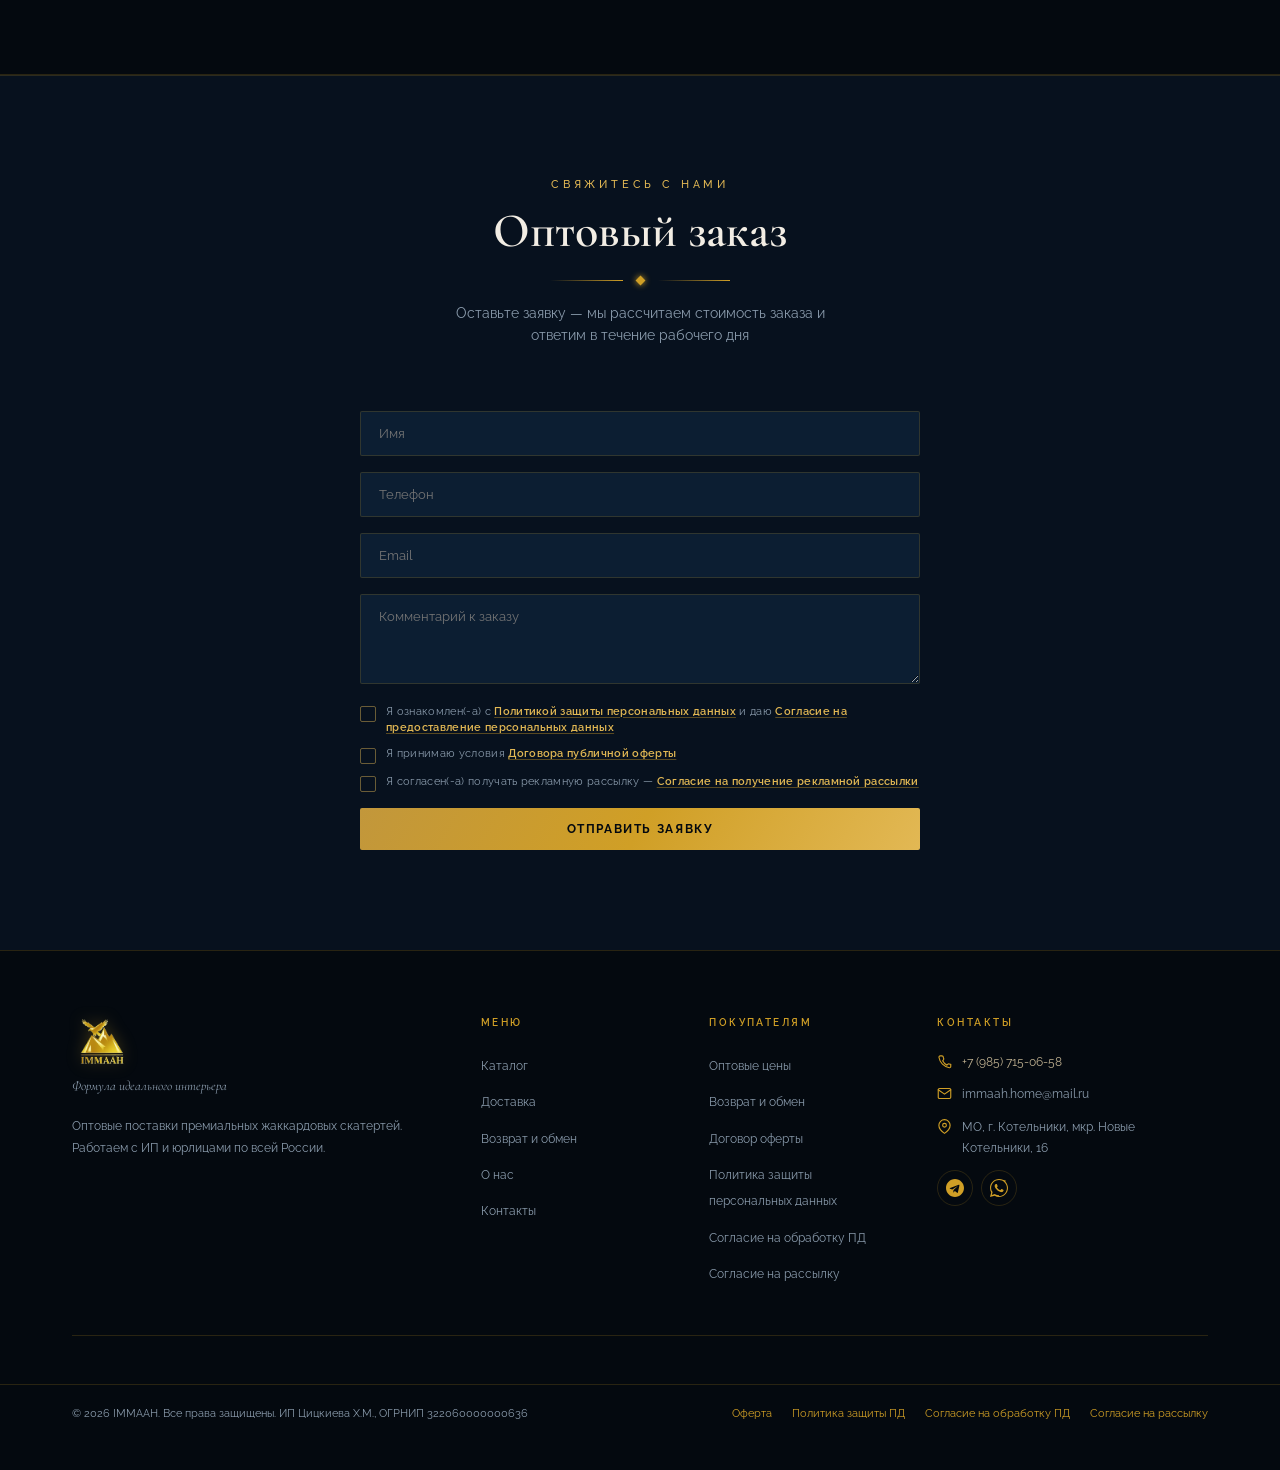
==== commit 10128fe6: "Add files via upload" ====
--- a/index.html
+++ b/index.html
@@ -77,16 +77,8 @@
     <!-- Prelabel -->
     <p class="hero-prelabel">Текстиль премиум класса</p>
 
-    <!-- Logo mark -->
-    <div class="hero-logo-mark">
-      <img src="img/logo-2.png" alt="IMMAAH">
-    </div>
-
-    <!-- Ornate frame + brand name -->
-    <div class="hero-ornament">
-      <img src="img/new-hero-bg-2-png.png" class="hero-ornament-img" alt="">
-      <h1 class="hero-brand shimmer">IMMAAH</h1>
-    </div>
+    <!-- Hero label -->
+    <img src="img/hero-label.png" class="hero-label-img" alt="IMMAAH">
 
     <!-- Tagline с боковыми линиями -->
     <div class="hero-tagline-row">
@@ -487,7 +479,7 @@
           </svg>
         </div>
         <p class="del-name">Самовывоз</p>
-        <p class="del-desc">Бесплатный самовывоз. Уточните адрес и время при оформлении заказа</p>
+        <p class="del-desc">Бесплатно, по адресу: МО, г. Котельники, мкр. Новые Котельники, 16.</p>
       </div>
 
     </div>
@@ -536,12 +528,23 @@
                  border-radius:2px;outline:none;resize:vertical;transition:border-color .25s"
           onfocus="this.style.borderColor='var(--b-mid)'"
           onblur="this.style.borderColor='var(--b-dim)'"></textarea>
-        <button type="submit" class="btn btn-gold" style="width:100%;justify-content:center">
+        <div class="consent-checks">
+          <label class="consent-check">
+            <input type="checkbox" id="idx-privacy" required>
+            <span class="consent-check-label">Я ознакомлен(-а) с <a href="privacy.html" target="_blank">Политикой защиты персональных данных</a> и даю <a href="consent-personal-data.html" target="_blank">Согласие на предоставление персональных данных</a></span>
+          </label>
+          <label class="consent-check">
+            <input type="checkbox" id="idx-offer" required>
+            <span class="consent-check-label">Я принимаю условия <a href="offer.html" target="_blank">Договора публичной оферты</a></span>
+          </label>
+          <label class="consent-check">
+            <input type="checkbox" id="idx-mailing">
+            <span class="consent-check-label">Я согласен(-а) получать рекламную рассылку — <a href="consent-mailing.html" target="_blank">Согласие на получение рекламной рассылки</a></span>
+          </label>
+        </div>
+        <button type="button" class="btn btn-gold" style="width:100%;justify-content:center" onclick="submitIndex()">
           Отправить заявку
         </button>
-        <p style="font-size:.65rem;color:var(--text-low);text-align:center">
-          Нажимая кнопку, вы соглашаетесь с обработкой персональных данных
-        </p>
       </form>
     </div>
 
@@ -553,82 +556,84 @@
 ════════════════════════════════════════════════════════════ -->
 <footer>
   <div class="container">
-
     <div class="footer-grid">
-
-      <!-- Brand -->
       <div class="footer-brand">
         <img src="img/logo.png" alt="IMMAAH" style="height:56px;width:auto;filter:drop-shadow(0 0 8px rgba(210,159,38,.3))">
         <p class="footer-brand-name shimmer" style="display:none"></p>
         <p class="footer-brand-tag">Формула идеального интерьера</p>
         <p class="footer-brand-desc">Оптовые поставки премиальных жаккардовых скатертей. Работаем с ИП и юрлицами по всей России.</p>
       </div>
-
-      <!-- Nav -->
       <div>
         <p class="footer-col-title">Меню</p>
         <ul class="footer-links">
-          <li><a href="#catalog">Каталог</a></li>
-          <li><a href="#delivery">Доставка</a></li>
-          <li><a href="#about">О нас</a></li>
-          <li><a href="#contacts">Контакты</a></li>
+          <li><a href="catalog.html">Каталог</a></li>
+          <li><a href="delivery.html">Доставка</a></li>
+          <li><a href="returns.html">Возврат и обмен</a></li>
+          <li><a href="about.html">О нас</a></li>
+          <li><a href="contacts.html">Контакты</a></li>
         </ul>
       </div>
-
-      <!-- Info -->
       <div>
         <p class="footer-col-title">Покупателям</p>
         <ul class="footer-links">
-          <li><a href="#">Оптовые цены</a></li>
-          <li><a href="#">Условия оплаты</a></li>
-          <li><a href="#">Возврат и обмен</a></li>
-          <li><a href="#">Политика конфиденциальности</a></li>
+          <li><a href="catalog.html">Оптовые цены</a></li>
+          <li><a href="returns.html">Возврат и обмен</a></li>
+          <li><a href="offer.html">Договор оферты</a></li>
+          <li><a href="privacy.html">Политика защиты персональных данных</a></li>
+          <li><a href="consent-personal-data.html">Согласие на обработку ПД</a></li>
+          <li><a href="consent-mailing.html">Согласие на рассылку</a></li>
         </ul>
       </div>
-
-      <!-- Contacts -->
-      <div id="footer-contacts">
+      <div>
         <p class="footer-col-title">Контакты</p>
         <div class="contact-row">
-          <svg viewBox="0 0 24 24" fill="none" stroke="currentColor" stroke-width="1.8" stroke-linecap="round" stroke-linejoin="round">
-            <path d="M22 16.9v3a2 2 0 01-2.2 2A19.8 19.8 0 013.1 5.2 2 2 0 015 3h3a2 2 0 012 1.7c.1.9.4 1.8.7 2.6a2 2 0 01-.4 2.1L9 10.9a16 16 0 006.9 6.9l1.5-1.5a2 2 0 012.1-.4c.8.3 1.7.6 2.6.7A2 2 0 0122 17Z"/>
-          </svg>
-          <span>Уточняйте при заказе</span>
+          <svg viewBox="0 0 24 24" fill="none" stroke="currentColor" stroke-width="1.8" stroke-linecap="round" stroke-linejoin="round"><path d="M22 16.9v3a2 2 0 01-2.2 2A19.8 19.8 0 013.1 5.2 2 2 0 015 3h3a2 2 0 012 1.7c.1.9.4 1.8.7 2.6a2 2 0 01-.4 2.1L9 10.9a16 16 0 006.9 6.9l1.5-1.5a2 2 0 012.1-.4c.8.3 1.7.6 2.6.7A2 2 0 0122 17Z"/></svg>
+          <a href="tel:+79857150658" style="color:var(--text-mid);transition:color .2s" onmouseover="this.style.color='var(--gold-4)'" onmouseout="this.style.color='var(--text-mid)'">+7 (985) 715-06-58</a>
         </div>
         <div class="contact-row">
-          <svg viewBox="0 0 24 24" fill="none" stroke="currentColor" stroke-width="1.8" stroke-linecap="round" stroke-linejoin="round">
-            <path d="M21 11.5a8.4 8.4 0 01-.9 3.8 8.5 8.5 0 01-7.6 4.7 8.4 8.4 0 01-3.8-.9L3 21l1.9-5.7a8.4 8.4 0 01-.9-3.8 8.5 8.5 0 014.7-7.6 8.4 8.4 0 013.8-.9h.5a8.5 8.5 0 018 8v.5z"/>
-          </svg>
-          <span>Telegram / WhatsApp</span>
+          <svg viewBox="0 0 24 24" fill="none" stroke="currentColor" stroke-width="1.8" stroke-linecap="round" stroke-linejoin="round"><path d="M4 4h16c1.1 0 2 .9 2 2v12c0 1.1-.9 2-2 2H4c-1.1 0-2-.9-2-2V6c0-1.1.9-2 2-2z"/><polyline points="22,6 12,13 2,6"/></svg>
+          <span>immaah.home@mail.ru</span>
         </div>
         <div class="contact-row">
-          <svg viewBox="0 0 24 24" fill="none" stroke="currentColor" stroke-width="1.8" stroke-linecap="round" stroke-linejoin="round">
-            <path d="M4 4h16c1.1 0 2 .9 2 2v12c0 1.1-.9 2-2 2H4c-1.1 0-2-.9-2-2V6c0-1.1.9-2 2-2z"/><polyline points="22,6 12,13 2,6"/>
-          </svg>
-          <span>immaah.home@mail.ru</span>
-        </div>
-        <div class="contact-row">
-          <svg viewBox="0 0 24 24" fill="none" stroke="currentColor" stroke-width="1.8" stroke-linecap="round" stroke-linejoin="round">
-            <path d="M21 10c0 7-9 13-9 13S3 17 3 10a9 9 0 0118 0z"/><circle cx="12" cy="10" r="3"/>
-          </svg>
-          <span>РИ, Джейрахский р-н, с. Армхи</span>
-        </div>
-      </div>
-
-    </div>
-
-    <div class="footer-bottom">
+          <svg viewBox="0 0 24 24" fill="none" stroke="currentColor" stroke-width="1.8" stroke-linecap="round" stroke-linejoin="round"><path d="M21 10c0 7-9 13-9 13S3 17 3 10a9 9 0 0118 0z"/><circle cx="12" cy="10" r="3"/></svg>
+          <span>МО, г. Котельники, мкр. Новые Котельники, 16</span>
+        </div>
+        <div class="footer-messengers">
+          <a href="https://t.me/+79857150658" class="messenger-btn" target="_blank" title="Telegram"><svg viewBox="0 0 24 24" fill="currentColor"><path d="M12 0C5.37 0 0 5.37 0 12s5.37 12 12 12 12-5.37 12-12S18.63 0 12 0zm5.94 8.2-2.04 9.63c-.15.68-.54.84-1.09.52l-3-2.2-1.44 1.39c-.16.16-.3.3-.6.3l.21-3.03 5.52-4.99c.24-.21-.05-.33-.37-.12l-6.82 4.3-2.94-.92c-.64-.2-.65-.64.13-.95l11.47-4.42c.53-.19 1 .13.77.49z"/></svg></a>
+          <a href="https://wa.me/79857150658" class="messenger-btn" target="_blank" title="WhatsApp"><svg viewBox="0 0 24 24" fill="currentColor"><path d="M17.47 14.38c-.29-.15-1.72-.84-1.99-.94-.27-.09-.46-.14-.66.15-.19.29-.75.94-.92 1.13-.17.19-.34.21-.63.07-.29-.15-1.22-.45-2.33-1.43-.86-.77-1.44-1.72-1.61-2.01-.17-.29-.02-.44.13-.59.13-.13.29-.34.44-.51.14-.17.19-.29.29-.48.1-.19.05-.36-.02-.51-.07-.14-.66-1.6-.9-2.19-.24-.58-.47-.5-.66-.51-.17 0-.36-.02-.56-.02-.19 0-.51.07-.77.36-.27.29-1.02 1-1.02 2.43s1.05 2.82 1.19 3.01c.14.2 2.06 3.14 4.99 4.41.7.3 1.24.48 1.67.61.7.22 1.34.19 1.84.12.56-.08 1.72-.71 1.96-1.39.24-.68.24-1.27.17-1.39-.07-.12-.27-.19-.56-.34zm-5.44 7.44h-.02c-1.85 0-3.67-.5-5.26-1.44l-.38-.22-3.93 1.03 1.05-3.83-.25-.39C2.19 15.54 1.5 13.84 1.5 12.01c0-5.8 4.72-10.52 10.54-10.52 2.81 0 5.46 1.1 7.44 3.09 1.99 1.99 3.08 4.64 3.08 7.45 0 5.8-4.72 10.79-10.53 10.79zm8.97-19.76C19.03 2.01 15.57 0 12 0 5.37 0 0 5.37 0 12c0 2.11.55 4.17 1.6 5.97L0 24l6.19-1.62C8 23.44 9.98 24 12 24c6.63 0 12-5.37 12-12 0-3.21-1.25-6.22-3.5-8.47z"/></svg></a>
+        </div>
+      </div>
+    </div>
+  </div>
+
+  <div class="footer-bottom">
+    <div class="container">
       <span>© 2026 IMMAAH. Все права защищены. ИП Цицкиева Х.М., ОГРНИП 322060000000636</span>
-      <div style="display:flex;gap:20px">
-        <a href="#">Оферта</a>
-        <a href="#">Политика конфиденциальности</a>
-      </div>
-    </div>
-
+      <div style="display:flex;gap:20px;flex-wrap:wrap">
+        <a href="offer.html">Оферта</a>
+        <a href="privacy.html">Политика защиты ПД</a>
+        <a href="consent-personal-data.html">Согласие на обработку ПД</a>
+        <a href="consent-mailing.html">Согласие на рассылку</a>
+      </div>
+    </div>
   </div>
 </footer>
 
 <script src="js/main.js"></script>
+<script>
+function submitIndex() {
+  var ids = ['idx-privacy', 'idx-offer'];
+  var labels = ['Политика защиты персональных данных и Согласие на предоставление персональных данных', 'Договор публичной оферты'];
+  for (var i = 0; i < ids.length; i++) {
+    if (!document.getElementById(ids[i]).checked) {
+      document.getElementById(ids[i]).focus();
+      alert('Необходимо подтвердить: ' + labels[i]);
+      return;
+    }
+  }
+  alert('Заявка отправлена! Мы свяжемся с вами в течение рабочего дня.');
+}
+</script>
 <script>
 // Card click → product page (but not if clicking the buy button)
 document.querySelectorAll('.card[data-id]').forEach(card => {
@@ -643,6 +648,14 @@
 </html>
 
 
-
-
-
+
+
+
+
+
+
+
+
+
+
+
--- a/css/style.css
+++ b/css/style.css
@@ -25,7 +25,7 @@
 
   --text-hi:   #F2EDE4;
   --text-mid:  #BFB090;
-  --text-low:  #6A7888;
+  --text-low:  #8A9BAC;
 
   --b-dim:    rgba(210,159,38,.18);
   --b-mid:    rgba(226,184,84,.45);
@@ -1049,12 +1049,20 @@
 }
 
 .footer-bottom {
+  border-top: 1px solid var(--b-dim);
+  padding: 20px 0;
+}
+.footer-bottom .container {
   display: flex;
   justify-content: space-between;
   align-items: center;
+  flex-wrap: wrap;
+  gap: 8px 16px;
   font-size: .68rem;
   color: var(--text-low);
 }
+.footer-bottom .container > span { min-width: 0; flex: 1 1 auto; }
+.footer-bottom .container > div  { flex-shrink: 0; }
 .footer-bottom a { color: var(--gold-2); transition: color .2s; }
 .footer-bottom a:hover { color: var(--gold-4); }
 
@@ -1411,7 +1419,7 @@
   margin-bottom: 24px;
 }
 .form-stack { display: flex; flex-direction: column; gap: 14px; }
-.form-stack input,
+.form-stack input:not([type="checkbox"]),
 .form-stack textarea,
 .form-stack select {
   background: var(--bg-card);
@@ -1425,9 +1433,9 @@
   transition: border-color .25s;
   width: 100%;
 }
-.form-stack input:focus,
+.form-stack input:not([type="checkbox"]):focus,
 .form-stack textarea:focus { border-color: var(--b-mid); }
-.form-stack input::placeholder,
+.form-stack input:not([type="checkbox"])::placeholder,
 .form-stack textarea::placeholder { color: var(--text-low); }
 .form-stack textarea { resize: vertical; }
 .contact-methods { display: flex; flex-direction: column; gap: 14px; margin-bottom: 36px; }
@@ -2230,4 +2238,456 @@
   .product-layout { grid-template-columns: 1fr; }
   .product-gallery { position: static; }
   .returns-grid { grid-template-columns: 1fr; }
-}+}
+/* ═══════════════════════════════════════════════════════════════
+   HERO LABEL IMAGE
+═══════════════════════════════════════════════════════════════ */
+.hero-label-img {
+  width: min(640px, 88vw);
+  margin: 0 auto 8px;
+  filter: drop-shadow(0 0 18px rgba(210,159,38,.3));
+  animation: pageEnter .6s var(--ease) both;
+}
+
+/* ═══════════════════════════════════════════════════════════════
+   CARD SLIDER
+═══════════════════════════════════════════════════════════════ */
+.card-slides {
+  position: absolute;
+  inset: 0;
+  width: 100%; height: 100%;
+}
+.card-slides .slide {
+  position: absolute;
+  inset: 0;
+  width: 100%; height: 100%;
+  object-fit: contain;
+  opacity: 0;
+  transition: opacity .4s var(--ease);
+}
+.card-slides .slide.active { opacity: 1; }
+
+.slide-prev, .slide-next {
+  position: absolute;
+  top: 50%; transform: translateY(-50%);
+  z-index: 3;
+  background: rgba(4,9,18,.65);
+  border: 1px solid var(--b-dim);
+  color: var(--gold-3);
+  width: 28px; height: 28px;
+  border-radius: 50%;
+  cursor: pointer;
+  font-size: 1.1rem;
+  line-height: 1;
+  display: flex; align-items: center; justify-content: center;
+  opacity: 0;
+  transition: opacity .2s, background .2s, border-color .2s;
+  padding: 0;
+}
+.card-img:hover .slide-prev,
+.card-img:hover .slide-next { opacity: 1; }
+.slide-prev:hover, .slide-next:hover {
+  background: rgba(210,159,38,.18);
+  border-color: var(--b-mid);
+}
+.slide-prev { left: 8px; }
+.slide-next { right: 8px; }
+
+.slide-dots {
+  position: absolute;
+  bottom: 8px; left: 50%;
+  transform: translateX(-50%);
+  display: flex; gap: 5px; z-index: 3;
+}
+.dot {
+  width: 5px; height: 5px;
+  border-radius: 50%;
+  background: rgba(255,255,255,.3);
+  cursor: pointer;
+  transition: background .2s, transform .2s;
+}
+.dot.active {
+  background: var(--gold-3);
+  transform: scale(1.35);
+}
+
+/* ═══════════════════════════════════════════════════════════════
+   SEARCH
+═══════════════════════════════════════════════════════════════ */
+.h-search-btn {
+  display: flex;
+  align-items: center;
+  justify-content: center;
+  width: 36px; height: 36px;
+  color: var(--text-mid);
+  cursor: pointer;
+  transition: color .2s;
+  background: none;
+  border: none;
+  flex-shrink: 0;
+}
+.h-search-btn:hover { color: var(--gold-4); }
+.h-search-btn svg { width: 18px; height: 18px; }
+
+.search-overlay {
+  position: fixed;
+  inset: 0;
+  z-index: 200;
+  background: rgba(4,9,18,.92);
+  backdrop-filter: blur(12px);
+  display: flex;
+  flex-direction: column;
+  align-items: center;
+  padding-top: 120px;
+  opacity: 0;
+  pointer-events: none;
+  transition: opacity .3s var(--ease);
+}
+.search-overlay.open {
+  opacity: 1;
+  pointer-events: all;
+}
+
+.search-box {
+  width: min(680px, 90vw);
+  position: relative;
+}
+.search-input {
+  width: 100%;
+  background: var(--bg-card);
+  border: 1px solid var(--b-mid);
+  color: var(--text-hi);
+  font-family: 'Raleway', sans-serif;
+  font-size: 1.05rem;
+  padding: 16px 52px 16px 20px;
+  border-radius: 2px;
+  outline: none;
+  transition: border-color .2s;
+}
+.search-input:focus { border-color: var(--gold-3); }
+.search-input::placeholder { color: var(--text-low); }
+.search-close {
+  position: absolute;
+  right: 14px; top: 50%;
+  transform: translateY(-50%);
+  background: none; border: none;
+  color: var(--text-low);
+  cursor: pointer;
+  font-size: 1.2rem;
+  transition: color .2s;
+}
+.search-close:hover { color: var(--gold-4); }
+
+.search-results {
+  width: min(680px, 90vw);
+  margin-top: 12px;
+  background: var(--bg-card);
+  border: 1px solid var(--b-dim);
+  border-radius: 2px;
+  max-height: 55vh;
+  overflow-y: auto;
+}
+.search-result-item {
+  display: flex;
+  align-items: center;
+  gap: 14px;
+  padding: 12px 16px;
+  border-bottom: 1px solid var(--b-dim);
+  cursor: pointer;
+  transition: background .2s;
+  text-decoration: none;
+  color: inherit;
+}
+.search-result-item:last-child { border-bottom: none; }
+.search-result-item:hover { background: var(--bg-card-h); }
+.sri-img {
+  width: 48px; height: 48px;
+  object-fit: contain;
+  background: var(--bg-mid);
+  flex-shrink: 0;
+  border-radius: 1px;
+}
+.sri-name {
+  font-size: .88rem;
+  color: var(--text-hi);
+  font-weight: 500;
+  margin-bottom: 2px;
+}
+.sri-sub {
+  font-size: .72rem;
+  color: var(--text-low);
+}
+.sri-id {
+  margin-left: auto;
+  font-size: .65rem;
+  letter-spacing: .12em;
+  color: var(--gold-2);
+  flex-shrink: 0;
+}
+.search-no-results {
+  padding: 24px;
+  text-align: center;
+  font-size: .85rem;
+  color: var(--text-low);
+}
+.search-hint {
+  margin-top: 16px;
+  font-size: .72rem;
+  color: var(--text-low);
+  letter-spacing: .06em;
+}
+.search-hint kbd {
+  background: var(--bg-card);
+  border: 1px solid var(--b-dim);
+  padding: 2px 6px;
+  border-radius: 2px;
+  font-size: .68rem;
+}
+
+/* ═══════════════════════════════════════════════════════════════
+   CATALOG SIDEBAR
+═══════════════════════════════════════════════════════════════ */
+.catalog-with-sidebar {
+  display: grid;
+  grid-template-columns: 260px 1fr;
+  gap: 36px;
+  align-items: start;
+}
+.catalog-sidebar {
+  background: var(--bg-card);
+  border: 1px solid var(--b-dim);
+  border-radius: 2px;
+  padding: 24px;
+  position: sticky;
+  top: 88px;
+}
+.filter-group {
+  margin-bottom: 24px;
+}
+.filter-group:last-child { margin-bottom: 0; }
+.filter-group-title {
+  font-size: .62rem;
+  font-weight: 700;
+  letter-spacing: .22em;
+  text-transform: uppercase;
+  color: var(--gold-2);
+  margin-bottom: 14px;
+  padding-bottom: 10px;
+  border-bottom: 1px solid var(--b-dim);
+}
+.filter-check {
+  display: flex;
+  align-items: center;
+  gap: 10px;
+  font-size: .8rem;
+  color: var(--text-mid);
+  padding: 6px 4px;
+  cursor: pointer;
+  transition: color .2s;
+  user-select: none;
+}
+.filter-check:hover { color: var(--gold-4); }
+.filter-check.coming-soon {
+  color: var(--text-low);
+  cursor: not-allowed;
+}
+.filter-check input[type="checkbox"] {
+  accent-color: var(--gold-2);
+  width: 14px; height: 14px;
+  flex-shrink: 0;
+}
+.filter-badge {
+  margin-left: auto;
+  font-size: .58rem;
+  background: rgba(210,159,38,.12);
+  border: 1px solid var(--b-dim);
+  color: var(--text-low);
+  padding: 1px 6px;
+  border-radius: 8px;
+  letter-spacing: .06em;
+}
+
+@media (max-width: 900px) {
+  .catalog-with-sidebar { grid-template-columns: 1fr; }
+  .catalog-sidebar { position: static; }
+}
+
+/* ═══════════════════════════════════════════════════════════════
+   CUSTOM SCROLLBAR
+═══════════════════════════════════════════════════════════════ */
+::-webkit-scrollbar { width: 6px; height: 6px; }
+::-webkit-scrollbar-track { background: var(--bg-deep); }
+::-webkit-scrollbar-thumb {
+  background: linear-gradient(to bottom, var(--gold-1), var(--gold-2));
+  border-radius: 3px;
+}
+::-webkit-scrollbar-thumb:hover { background: linear-gradient(to bottom, var(--gold-2), var(--gold-3)); }
+::-webkit-scrollbar-corner { background: var(--bg-deep); }
+/* Firefox */
+* { scrollbar-width: thin; scrollbar-color: var(--gold-2) var(--bg-deep); }
+
+/* Slider drag cursor */
+.card-slides { cursor: grab; user-select: none; }
+.card-slides:active { cursor: grabbing; }
+
+/* ── Header icon group ──────────────────────────────────────── */
+.h-icon-group {
+  display: flex;
+  align-items: center;
+  gap: 2px;
+}
+
+/* ── Footer messenger buttons ───────────────────────────────── */
+.footer-messengers {
+  display: flex;
+  gap: 8px;
+  margin: 10px 0 4px;
+}
+.messenger-btn {
+  display: flex;
+  align-items: center;
+  justify-content: center;
+  width: 36px; height: 36px;
+  border-radius: 50%;
+  border: 1px solid var(--b-dim);
+  color: var(--gold-2);
+  transition: all .25s var(--ease);
+  flex-shrink: 0;
+}
+.messenger-btn svg { width: 18px; height: 18px; }
+.messenger-btn:hover {
+  border-color: var(--gold-2);
+  color: var(--gold-4);
+  background: rgba(210,159,38,.08);
+  box-shadow: 0 0 12px rgba(210,159,38,.2);
+}
+
+/* ═══════════════════════════════════════════════════════════════
+   LEAD MODAL
+═══════════════════════════════════════════════════════════════ */
+.modal-overlay {
+  display: none;
+  position: fixed;
+  inset: 0;
+  background: rgba(0,0,0,.72);
+  backdrop-filter: blur(4px);
+  -webkit-backdrop-filter: blur(4px);
+  z-index: 900;
+  align-items: center;
+  justify-content: center;
+  padding: 20px;
+}
+.modal-overlay.open { display: flex; }
+.modal-box {
+  background: var(--bg-card);
+  border: 1px solid var(--b-mid);
+  border-radius: 2px;
+  padding: 40px;
+  max-width: 520px;
+  width: 100%;
+  position: relative;
+  max-height: 90vh;
+  overflow-y: auto;
+}
+.modal-close {
+  position: absolute;
+  top: 14px;
+  right: 14px;
+  background: none;
+  border: none;
+  cursor: pointer;
+  color: var(--text-low);
+  transition: color .2s;
+  padding: 4px;
+  line-height: 0;
+}
+.modal-close svg { width: 20px; height: 20px; display: block; }
+.modal-close:hover { color: var(--text-hi); }
+.modal-title {
+  font-family: 'Cormorant Garamond', serif;
+  font-size: 1.6rem;
+  font-weight: 600;
+  color: var(--text-hi);
+  text-align: center;
+  letter-spacing: .02em;
+}
+@media (max-width: 600px) {
+  .modal-box { padding: 28px 18px; }
+  .modal-title { font-size: 1.3rem; }
+}
+
+/* ═══════════════════════════════════════════════════════════════
+   CONSENT CHECKBOXES
+═══════════════════════════════════════════════════════════════ */
+.consent-checks {
+  display: flex;
+  flex-direction: column;
+  gap: 10px;
+  margin-top: 4px;
+}
+.consent-check {
+  display: flex;
+  align-items: flex-start;
+  gap: 10px;
+  cursor: pointer;
+  line-height: 1.5;
+}
+.consent-check input[type="checkbox"] {
+  appearance: none;
+  -webkit-appearance: none;
+  flex-shrink: 0;
+  width: 16px;
+  height: 16px;
+  margin-top: 2px;
+  border: 1px solid var(--b-mid);
+  border-radius: 2px;
+  background: transparent;
+  cursor: pointer;
+  transition: border-color .2s, background .2s;
+  position: relative;
+}
+.consent-check input[type="checkbox"]:checked {
+  background: var(--gold-2);
+  border-color: var(--gold-2);
+}
+.consent-check input[type="checkbox"]:checked::after {
+  content: '';
+  position: absolute;
+  left: 4px;
+  top: 1px;
+  width: 5px;
+  height: 9px;
+  border: 2px solid #1a1610;
+  border-top: none;
+  border-left: none;
+  transform: rotate(45deg);
+}
+.consent-check input[type="checkbox"]:focus-visible {
+  outline: 1px solid var(--gold-3);
+  outline-offset: 2px;
+}
+.consent-check-label {
+  font-size: .68rem;
+  color: var(--text-low);
+  font-family: 'Raleway', sans-serif;
+  letter-spacing: .03em;
+}
+.consent-check-label a {
+  color: var(--gold-3);
+  text-decoration: underline;
+  text-underline-offset: 2px;
+  text-decoration-color: rgba(210,159,38,.4);
+  font-weight: 600;
+  transition: color .2s, text-decoration-color .2s;
+}
+.consent-check-label a:hover {
+  color: var(--gold-4);
+  text-decoration-color: var(--gold-3);
+}
+
+/* ── Slider — prevent native image drag ─────────────────────── */
+.card-slides img {
+  pointer-events: none;
+  -webkit-user-drag: none;
+  user-select: none;
+}
